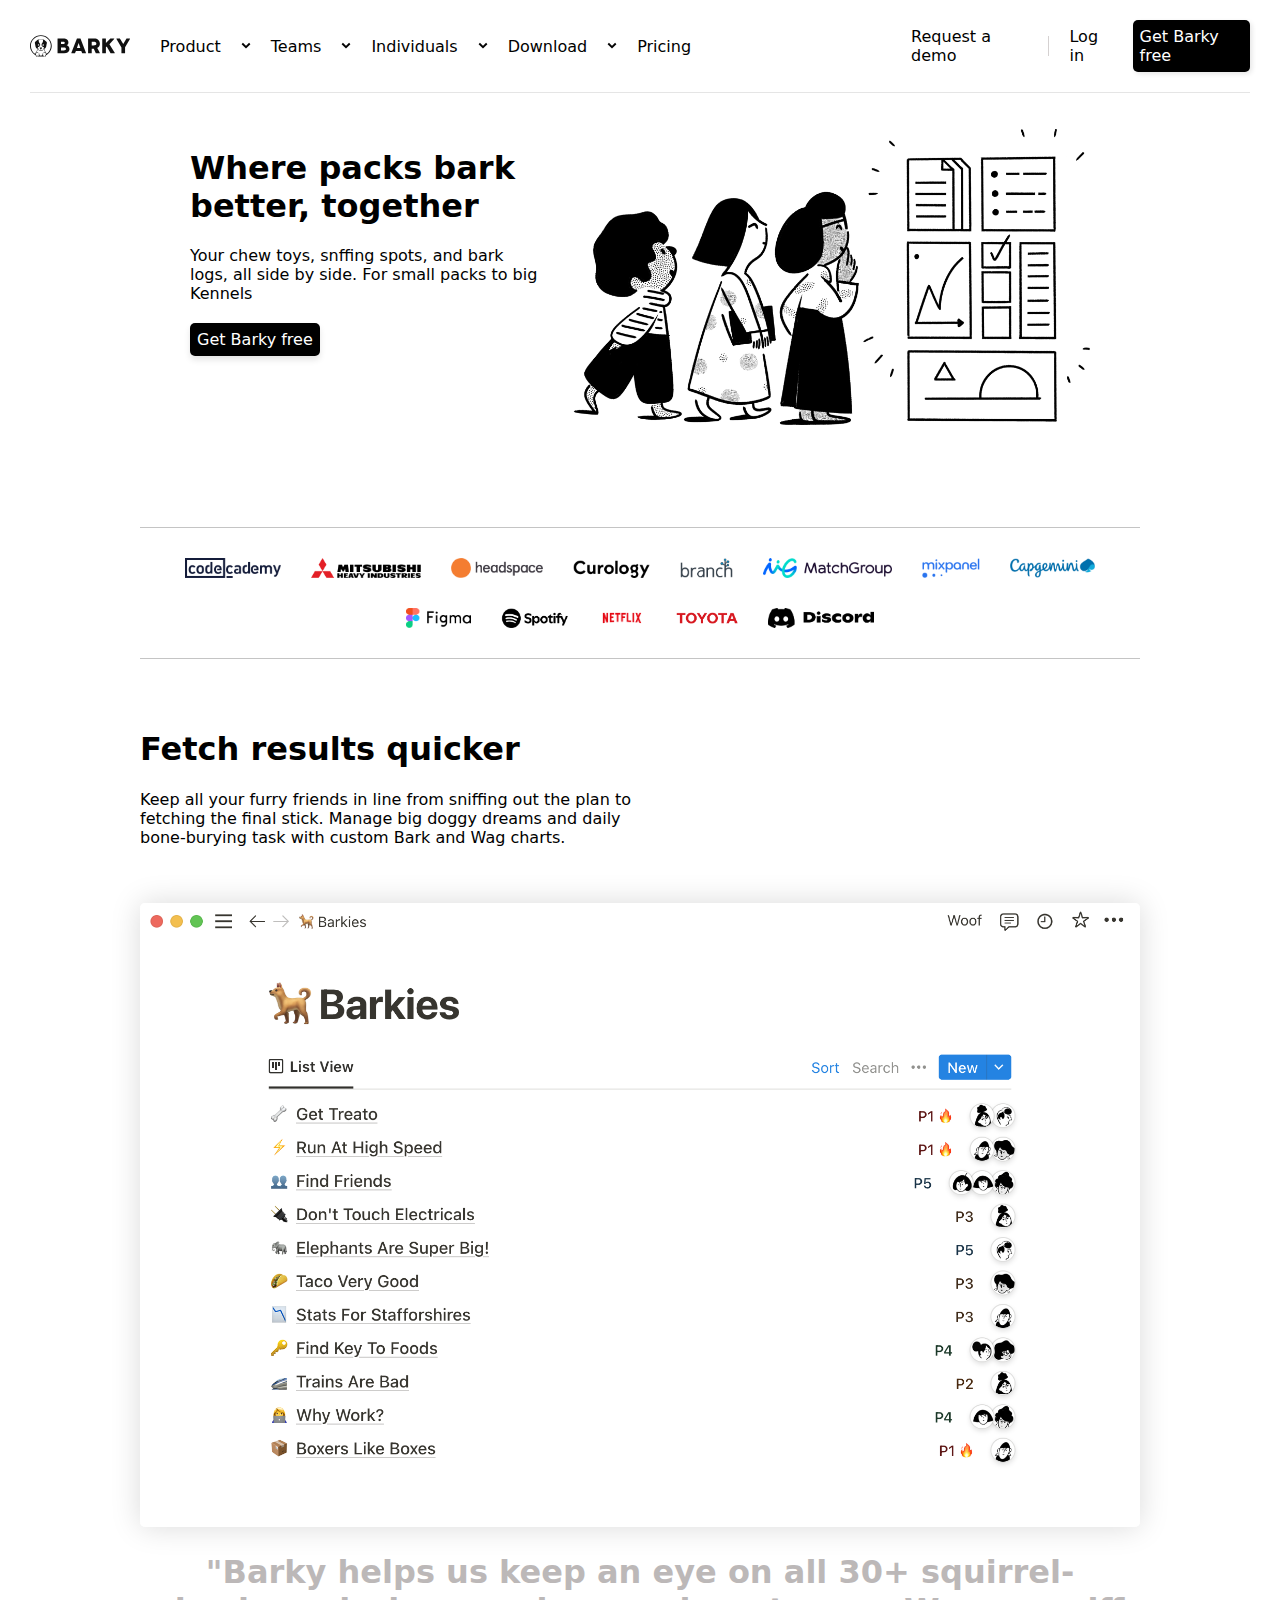
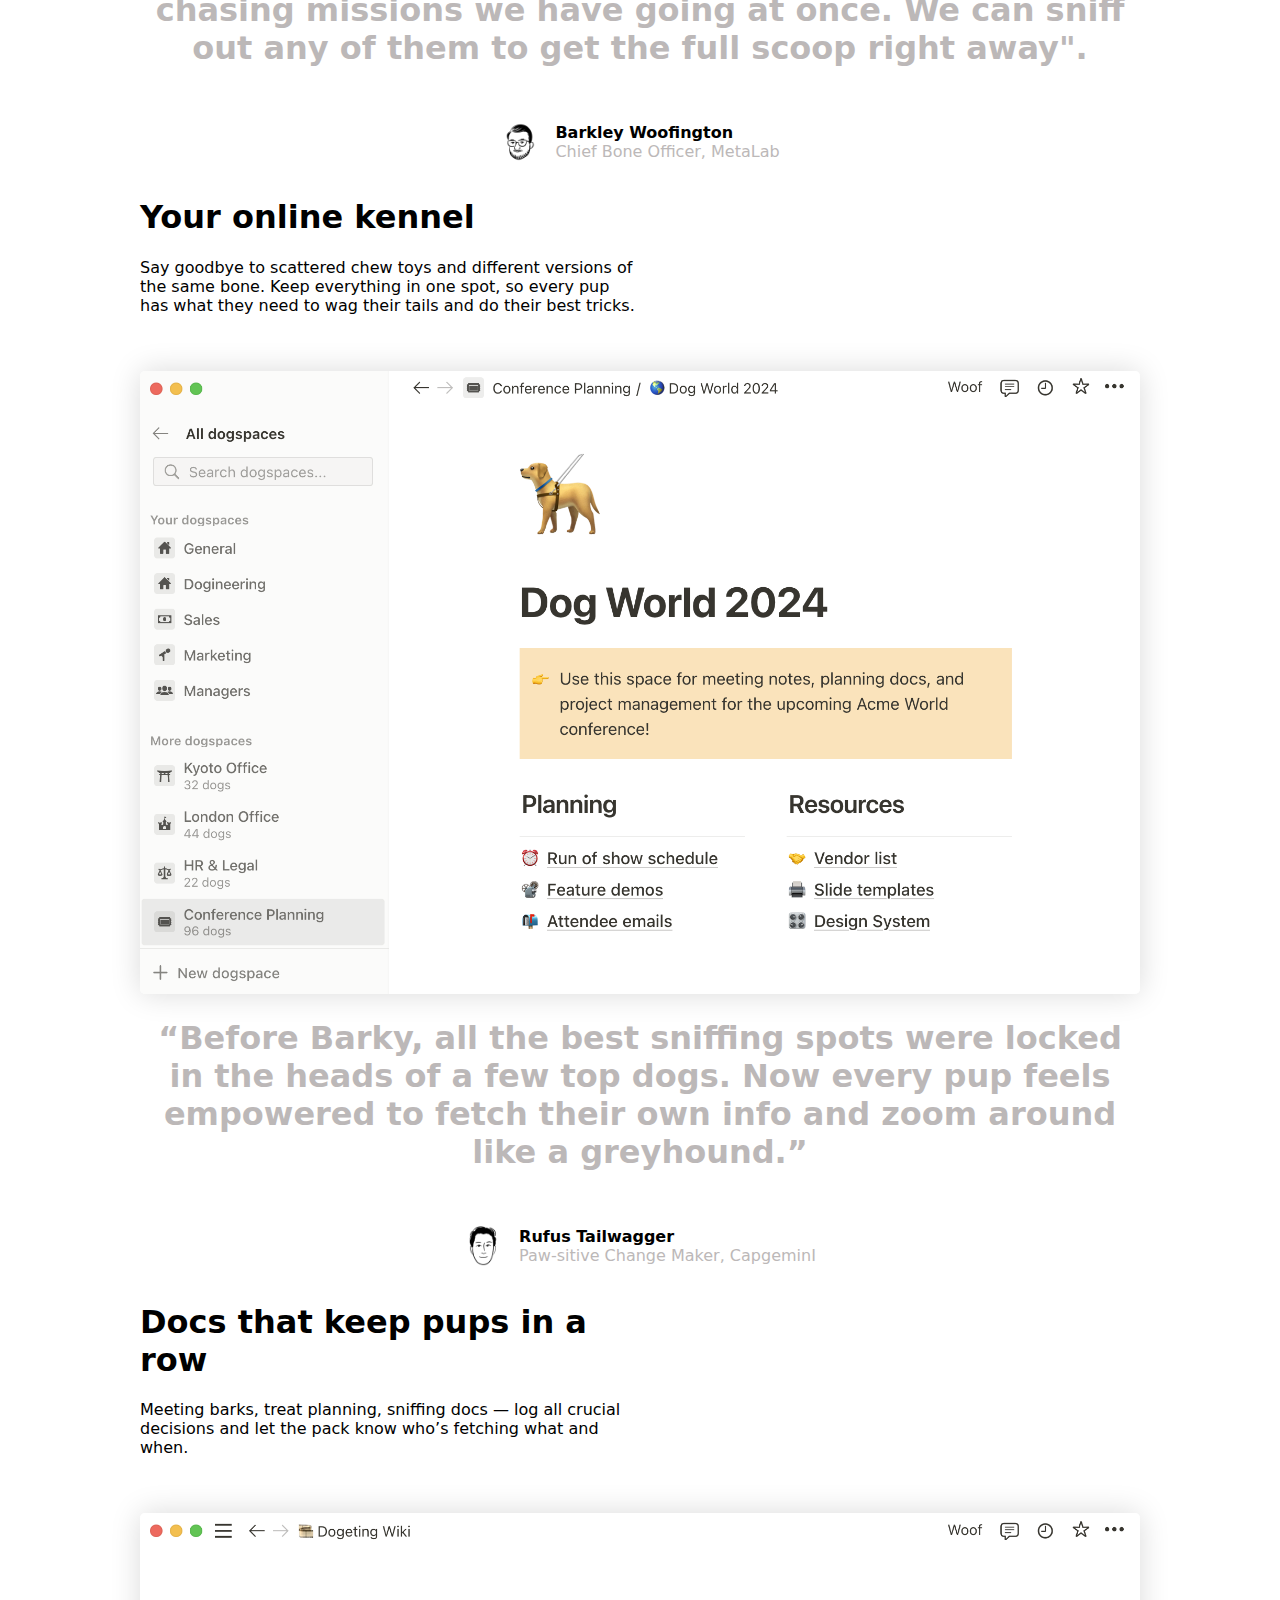
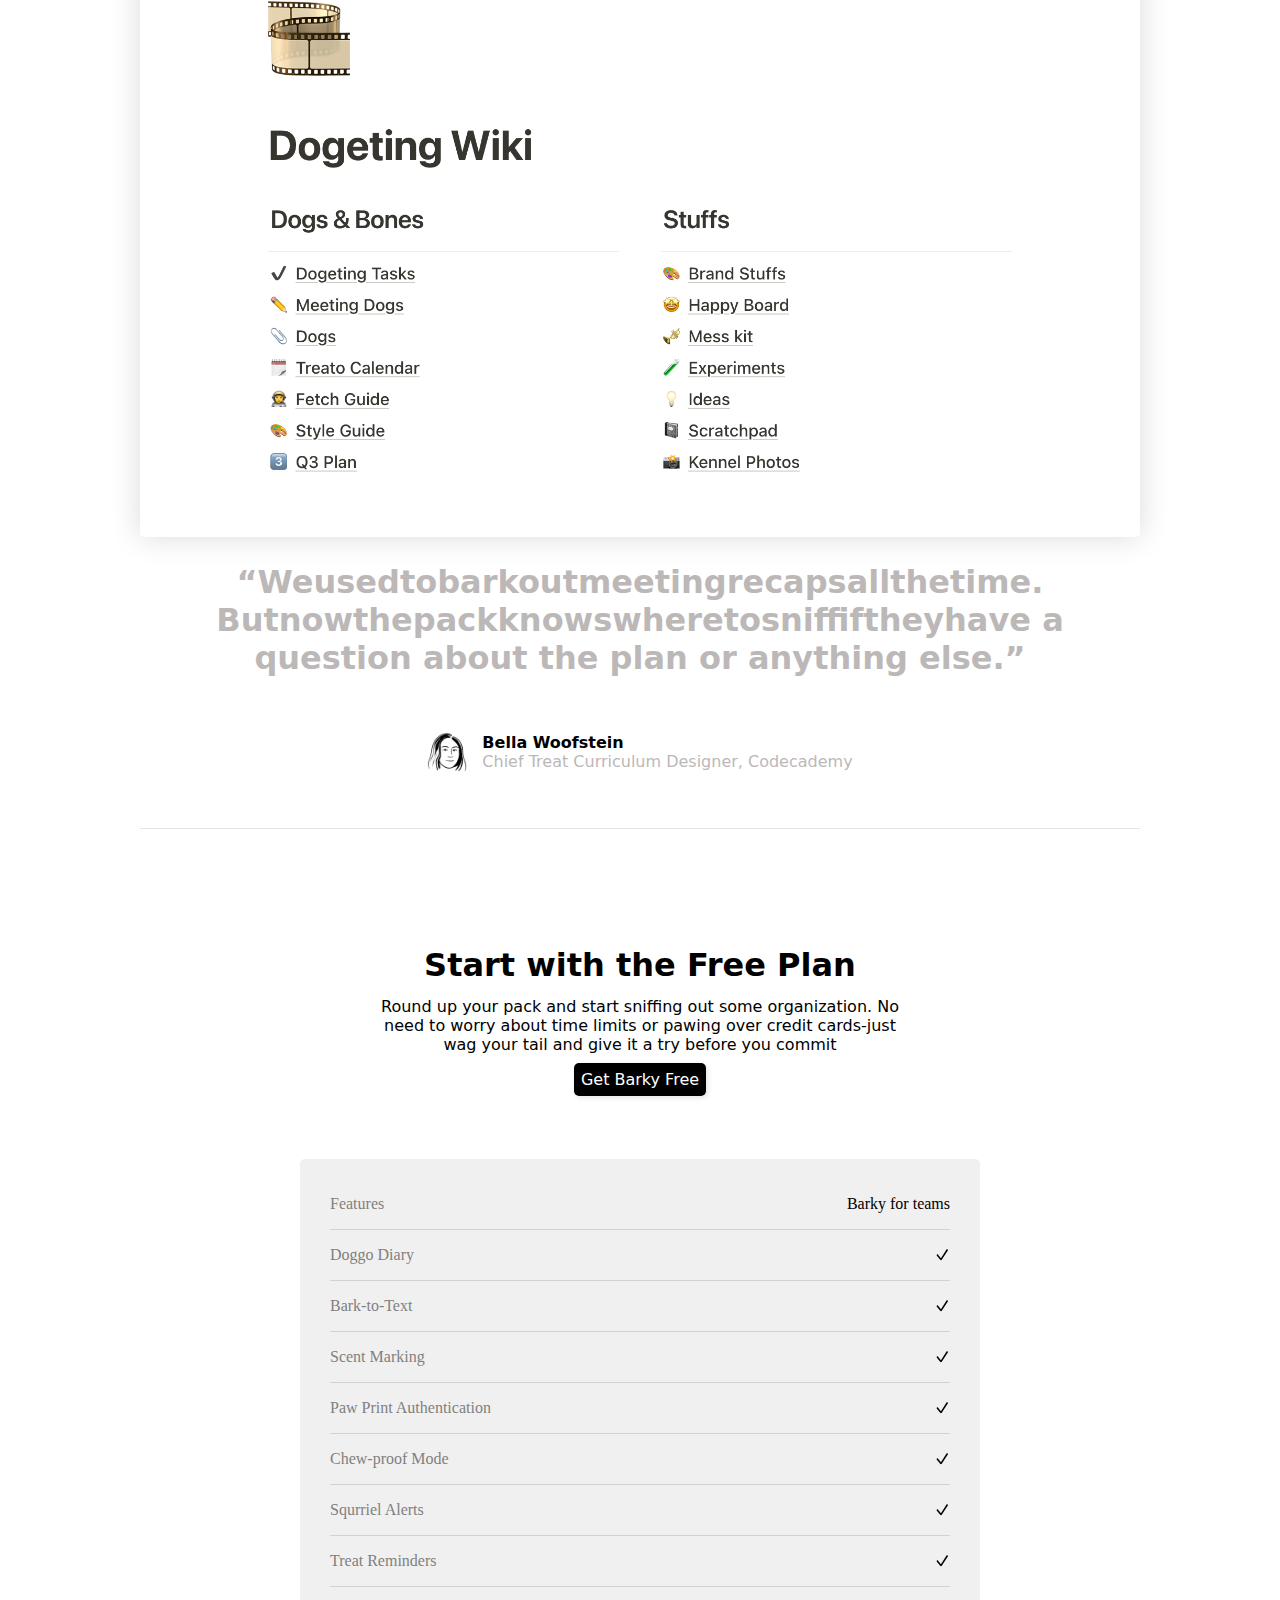
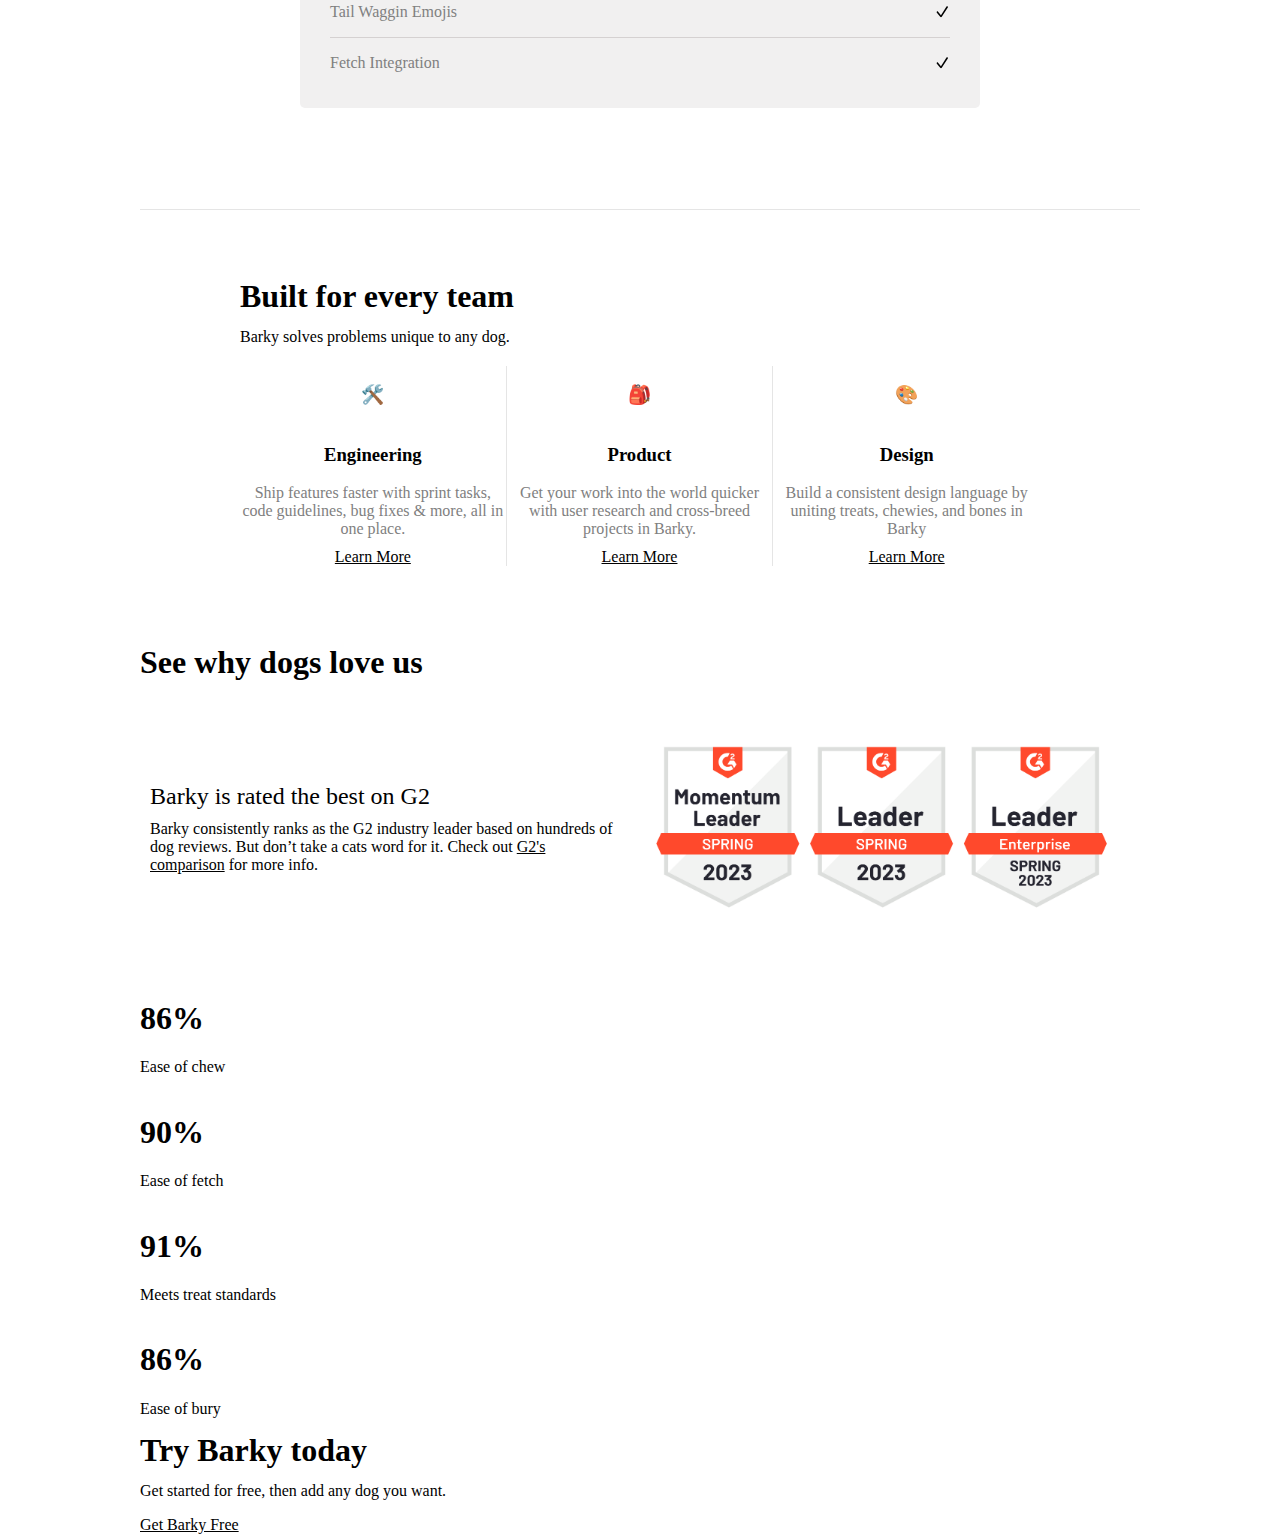
==== material/index.html @ 01c06d7b "Skrev in layouten för betyg-sektionen" ====
<!DOCTYPE html>
<html lang="en">
<head>
    <meta charset="UTF-8">
    <meta name="viewport" content="width=device-width, initial-scale=1.0">
    <title>Document</title>
    <link rel="stylesheet" href="index.css">
</head>
<body>
    <header>
        <nav> 
            <div id="left-menu">
                <img class="loggo" src="brand.svg" alt="logga-brand">
               
                <a class="nav-item" href="#">Product </a>
                <img class="pil" src="nav-caret.svg" alt="pil">

                <a class="nav-item" href="#">Teams</a>
                <img class="pil" src="nav-caret.svg" alt="pil">

                <a class="nav-item" href="#">Individuals</a>
                <img class="pil" src="nav-caret.svg" alt="pil">

                <a class="nav-item" href="#">Download</a>
                <img class="pil" src="nav-caret.svg" alt="pil">

                <a class="nav-item"href="#">Pricing</a>
            </div>

            <div id="right-menu">
                <a class="button-request nav-item" href="#">Request a demo</a>
                <div id="liten-border"></div>
                <a class="nav-item" href="#">Log in</a>
                <a class="black-button" href="#">Get Barky free</a>
                <a id="hamburger" href="#"><img src="hamburger.svg" alt="hamburger icon"></a>
            </div>
        </nav>
    </header>

    <main>
        <div id="sektion-1">
            <div class="sektion-info-1">
                <h1> Where packs bark better, together</h1>
                <p>Your chew toys, snffing spots, and bark logs, all side by side. For small packs to big Kennels</p>
                <a class="black-button-getbarky" href="#">Get Barky free</a>
            </div>
            <img class="sektion-1-bild" src="teams-hero.png" alt="">
        </div>

        

        <div id="sektion-2">
            <div class="border-logo"></div>
            <img src="company-logo-01.png" alt="logo-1">
            <img src="company-logo-02.png" alt="logo-2">
            <img src="company-logo-03.png" alt="logo-3">
            <img src="company-logo-04.png" alt="logo-4">
            <img src="company-logo-05.png" alt="logo-5">
            <img src="company-logo-06.png" alt="logo-6">
            <img src="company-logo-07.png" alt="logo-7">
            <img src="company-logo-08.png" alt="logo-8">
            <img src="company-logo-09.png" alt="logo-9">
            <img src="company-logo-10.png" alt="logo-10">
            <img src="company-logo-11.png" alt="logo-11">
            <img src="company-logo-12.png" alt="logo-12">
            <img src="company-logo-13.png" alt="logo-13">
            <div class="border-logo"></div>
        </div>

        <div class="sektion-3" >
            <div class="sektion-3-snabb-resultat">  
                <h1>Fetch results quicker</h1>
                <p> Keep all your furry friends in line from sniffing out the plan to fetching the final stick. Manage big doggy dreams and daily bone-burying task with custom Bark and Wag charts.</p>
            </div>
            <div class="main-sektion-3">
                <img class="sektion-3-bild" src="usp-01.png" alt="sektion-3-bild">
                <div>
                    <h1>"Barky helps us keep an eye on all 30+ squirrel-chasing missions we have going at once. We can sniff out any of them to get the full scoop right away".</h1>
                </div>
            </div>
            <div class="liten-loggo-sektion-3" > 
                <img src="face-01.png" alt="face-loggo">
                <div class="sektion-3-info" >
                    <p class="bold" >Barkley Woofington</p>
                    <p class="ljus-text" >Chief Bone Officer, MetaLab</p>
                </div>
            </div>
           
        </div>

        <!--DUBBLICERING AV SAMMA KOD-->

        <div class="sektion-4" >
            <div class="sektion-4-snabb-resultat">  
                <h1>Your online kennel</h1>
                <p> Say goodbye to scattered chew toys and different versions of the same bone. Keep everything in one
                    spot, so every pup has what they need to wag their tails and do their best tricks.</p>
            </div>
            <div class="main-sektion-4">
                <img class="sektion-4-bild" src="usp-02.png" alt="sektion-4-bild">
                <div>
                    <h1>“Before Barky, all the best sniffing spots were locked in the heads of a few top dogs. Now every pup
                        feels empowered to fetch their own info and zoom around like a greyhound.”</h1>
                </div>
            </div>
            <div class="liten-loggo-sektion-4" > 
                <img src="face-02.png" alt="face-loggo-4">
                <div class="sektion-3-4-5-info" >
                    <p class="bold" >Rufus Tailwagger</p>
                    <p class="ljus-text" >Paw-sitive Change Maker, CapgeminI</p>
                </div>
            </div>
           
        </div> 

        <!--DUBBLICERING AV SAMMA KOD-->

        <div class="sektion-5" >
            <div class="sektion-5-snabb-resultat">  
                <h1>Docs that keep pups in a row</h1>
                <p>Meeting barks, treat planning, sniffing docs — log all crucial decisions and let the pack know who’s
                    fetching what and when.</p>
            </div>
            <div class="main-sektion-5">
                <img class="sektion-5-bild" src="usp-03.png" alt="sektion-5-bild">
                <div>
                    <h1>“Weusedtobarkoutmeetingrecapsallthetime. Butnowthepackknowswheretosniffiftheyhave
                        a question about the plan or anything else.”</h1>
                </div>
            </div>
            <div class="liten-loggo-sektion-5" > 
                <img src="face-03.png" alt="face-loggo">
                <div class="sektion-3-4-5-info" > 
                    <p class="bold" >Bella Woofstein</p>
                    <p class="ljus-text" >Chief Treat Curriculum Designer, Codecademy</p>
                </div>
            </div>
            <div class="border-sektion-5" > </div>
        </div> 

            <div class="sektion-6">
                <div class="sektion-info" >
                    <h1>Start with the Free Plan</h1>
                    <p> Round up your pack and start sniffing out some organization. No need to worry about time limits or pawing over credit cards-just wag your tail and give it a try before you commit</p>
                    <a  class="black-button" href="#">Get Barky Free</a>
                </div>
            </div>
            <div id="check-lista">
                <div class="check-lista-sektion-6" >
                    <p>Features</p>
                    <P class="svart" >Barky for teams</P>
                </div>
                <div class="check-lista-sektion-6" >
                    <p>Doggo Diary</p>
                    <img src="check.svg" alt="checkmarkering">
                </div>
                <div class="check-lista-sektion-6" >
                    <p>Bark-to-Text</p>
                    <img src="check.svg" alt="checkmarkering">
                </div>
                <div class="check-lista-sektion-6">
                    <p>Scent Marking</p>
                    <img src="check.svg" alt="checkmarkering">
                </div>
                <div class="check-lista-sektion-6">
                    <p>Paw Print Authentication</p>
                    <img src="check.svg" alt="checkmarkering">
                </div>
                <div class="check-lista-sektion-6" >
                    <p>Chew-proof Mode</p>
                    <img src="check.svg" alt="checkmarkering">
                </div>
                <div class="check-lista-sektion-6">
                    <p>Squrriel Alerts</p>
                    <img src="check.svg" alt="checkmarkering">
                </div>
                <div class="check-lista-sektion-6">
                    <p>Treat Reminders</p>
                    <img src="check.svg" alt="checkmarkering">
                </div>
                <div class="check-lista-sektion-6">
                    <p>Tail Waggin Emojis</p>
                    <img src="check.svg" alt="checkmarkering">
                </div>
                <div class="check-lista-sektion-6 sista-check-lista">
                        <p>Fetch Integration</p>
                        <img src="check.svg" alt="checkmarkering">
                    </div>
                </div>
            </div>
            <div class="border-sektion-6" ></div>

                <div id="sektion-7" >
                    <div class="sektion-info">
                        <h1>Built for every team</h1>
                        <p>Barky solves problems unique to any dog.</p>
                    </div>
                    <div id="work-sektion-7" > 
                        <div class="work-sektion border-7" >
                            <h3>🛠️ <h3>Engineering</h3></h3>
                            <p>Ship features faster with sprint tasks, code guidelines, bug fixes & more, all in one place.</p>
                            <a class="learn-more"  href="#">Learn More</a>
                        </div>
                        <div class="work-sektion border-7" >
                            <h3>🎒 <h3>Product</h3></h3>
                            <p>Get your work into the world quicker with user research and cross-breed projects in Barky.</p>
                            <a  class="learn-more" href="#">Learn More</a>
                        </div>
                        <div class="work-sektion sista-work-sektion" >
                            <h3>🎨<h3>Design</h3></h3>
                            <p>Build a consistent design language by uniting treats, chewies, and bones in Barky</p>
                            <a  class="learn-more" href="#">Learn More</a>
                        </div>
                    </div>
                </div>

                <div id="slut-sektion-8">
                    <div class="sektion-info">
                        <h1>See why dogs love us</h1>
                    </div>
                    <div class="betyg-sektion-8">
                        <div class="betyg-sektion-info">
                            <h3>Barky is rated the best on G2</h3>
                            <p>Barky consistently ranks as the G2 industry leader based on hundreds of dog reviews. But don’t take
                                a cats word for it. Check out 
                                <a  class="learn-more" href="#">G2's comparison</a> for more info.
                            </p>
                        </div>
                        <img  class="badges" src="badges.png" alt="bild på märken">
                    </div>
                    <div class="procent-sektion-8">
                        <div class="procent-sektion">
                            <h1>86%</h1>
                            <p>Ease of chew</p>
                        </div>
                        <div class="procent-sektion">
                            <h1>90%</h1>
                            <p>Ease of fetch</p>
                        </div>
                        <div class="procent-sektion">
                            <h1>91%</h1>
                            <p>Meets treat standards</p>
                        </div>
                        <div class="procent-sektion sista-procent-sektion">
                            <h1>86%</h1>
                            <p>Ease of bury</p>
                        </div>
                        <div class="sektion-info">
                            <h1>Try Barky today</h1>
                            <p>Get started for free, then add any dog you want.</p>
                            <a href="#" class="learn-more">Get Barky Free</a>
                        </div>
                    </div>
                </div>
                

           
    </main>
</body>
</html>
---- material/index.css ----
/* FIXA -färger- -mobilvy- -variabler?- -maxwidth/min- -media- -typsnitt-*/

body{
    margin: 0;
}

header{
    display: flex;
    align-items: baseline;
    justify-content: baseline;
    position: fixed;
    top: 0;
    left: 0;
    right: 0;
    margin: 0px 10px;
    
    background-color: white;
}

nav{
    display: flex;
    justify-content: space-between;
    padding: 20px 0px;
    margin: 0 20px;
    border-bottom: 1px solid #e5e5e5;
    
}

.loggo{
    width: 100px;
    margin-right: 10px;
}

#left-menu, #right-menu{
    display: flex;
    gap: 10px;
    
}

#right-menu{
    margin-left: 200px;
}

.pil{
    width: 10px;    
    margin-left: 0;
}

nav a{
    text-decoration: none;
    color: black;
    /*INTE RÄTT TYPSNITT*/
    font-family: system-ui;

}

.nav-item{
    justify-self: center;
    align-self: center;
    margin: 0px 10px;
}


#liten-border{
    border-right: solid 1px #d5d1d1;
    width: 1px; 
    height: 20px; 
    align-self: center;
}

.black-button{
    background-color: black;
    color: white;
    border-radius: 5px;
    text-decoration: none;
    padding: 7px;
    box-shadow: 2px 2px 5px rgba(0, 0, 0, 0.1);
}

#hamburger{
    display: none;
}

/* ändra färg, padding behövs? */
.black-button:hover{
    background-color: #353535;
}

/* MENYN SLUTAR HÄR*/

main{
    max-width: 1000px;
    display: flex;
    flex-direction: column;
    justify-content: center;
    align-items: center;
    margin-left: auto;
    margin-right: auto;
    
}

#sektion-1{
    display: flex;
    flex-direction: row;
    justify-content: space-between;
    align-items: center;
    gap: 10px;
    padding: 50px;
    font-family: system-ui;
    max-width: 999px;    
}

.sektion-1-bild{
    width: 100%;
    height: 300px;
    object-fit: cover;
    margin-left: 20px;
    margin-top: 77px;
}

.sektion-info-1 p{
    margin-bottom: 27px;
}

.black-button-getbarky{
    background-color: black;
    color: white;
    padding: 7px;
    border-radius: 5px;
    text-decoration: none;
    box-shadow: 0px 4px 6px rgba(0, 0, 0, 0.1);
    width: 200px;
}


.border-logo{
    border-bottom: 1px solid #5e5e5e5e;
    height: 0px;
    width: 100%;
    
}

#sektion-2{
    display: flex;
    flex-wrap: wrap;
    justify-content: center;
    gap: 30px;
    margin: 50px 0;
}

#sektion-2 img{
    height: 20px;
    
}

/*FÖRSTA BILDEN OM EKORRAR*/

.sektion-3{
    display: flex;
    flex-direction: column;
    flex-wrap: wrap;
    gap: 40px;
    margin: auto;
    font-family: system-ui;
}

.sektion-3-snabb-resultat{
    max-width: 499px;
    text-align: left;
}

.main-sektion-3 h1{
    margin-bottom: 0;
    display: flex;
    flex-direction: row;
    justify-content: space-between;
    align-items: center;
    text-align: center;
    color: rgb(188, 184, 184);
    
}

.sektion-3-bild{
 
    width: 100%;
    border-radius: 5px;
    box-shadow: 0px 0px 30px rgba(0, 0, 0, 0.15);
}

.liten-loggo-sektion-3{
    display: flex;
    align-items: center;
    justify-content: center;
    gap: 15px;
}

.sektion-3-4-5-info{
    display: block;
}

.bold{
    font-weight: bold;
    margin-bottom: 0;
}

.ljus-text{
    color: rgb(188, 184, 184) ;
    margin-top: 0;
}

.liten-loggo-sektion-3 img{
    width: 40px;
    height: 100%;
}

/*SEKTION-4*/


.sektion-4{
    display: flex;
    flex-direction: column;
    flex-wrap: wrap;
    gap: 40px;
    margin: auto;
    font-family: system-ui;
}

.sektion-4-snabb-resultat{
    max-width: 499px;
    text-align: left;
}

.main-sektion-4 h1{
    margin-bottom: 0;
    display: flex;
    flex-direction: row;
    justify-content: space-between;
    align-items: center;
    text-align: center;
    color: rgb(188, 184, 184);
    
}

.sektion-4-bild{
 
    width: 100%;
    border-radius: 5px;
    box-shadow: 0px 0px 30px rgba(0, 0, 0, 0.15);
}

.liten-loggo-sektion-4{
    display: flex;
    align-items: center;
    justify-content: center;
    gap: 15px;
    
}

/* TEXTEN FÖR ANSIKTET ÄR INTE RÄTT*/
.liten-loggo-sektion-4 img{
    width: 40px;
    height: 100%;
}

/* SEKTION-5*/

.sektion-5{
    display: flex;
    flex-direction: column;
    flex-wrap: wrap;
    gap: 40px;
    margin: auto;
    font-family: system-ui;
}

.sektion-5-snabb-resultat{
    max-width: 499px;
    text-align: left;
}

.main-sektion-5 h1{
    margin-bottom: 0;
    display: flex;
    flex-direction: row;
    justify-content: space-between;
    align-items: center;
    text-align: center;
    color: rgb(188, 184, 184);
    
}

.sektion-5-bild{
 
    width: 100%;
    border-radius: 5px;
    box-shadow: 0px 0px 30px rgba(0, 0, 0, 0.15);
}

.liten-loggo-sektion-5{
    display: flex;
    align-items: center;
    justify-content: center;
    gap: 15px;
    
}

/* TEXTEN FÖR ANSIKTET ÄR INTE RÄTT*/
.liten-loggo-sektion-5 img{
    width: 40px;
    height: 100%;
}

.border-sektion-5{
    border-bottom: 1px solid #e5e5e5;
    height: 1px;
    width: 100%;
}

/* SEKTION-6 BÖRJAR HÄR*/

.sektion-6{
    display: flex;
    flex-direction: column;
    margin-top: 120px;
    max-width: 550px;
    margin-bottom: 50px;
    text-align: center;
    font-family: system-ui;
}

.sketion-info{
    display: flex;
    justify-content: center;
    align-items: center;
    flex-wrap: wrap;
    text-align: center;
    flex-direction: column;
    padding: 0 40px;
}

.sektion-info h1{
    line-height: 1;
    margin: 0;
}

#check-lista{
    max-width: 100%;
    box-sizing: border-box;
    background-color: #f1f0f0;
    margin-top: 20px;
    border-radius: 5px;
    padding: 20px 30px;
    width: 680px;
    
}

.svart{
    color: black;
}


.check-lista-sektion-6{
  display: flex;
  justify-content: space-between;
  align-items: center;
  border-bottom: 1px solid #d5d1d1 ;
  max-width: 100%;
  color: grey;
  margin-bottom: 0;
}

.sista-check-lista{
    
    border-bottom: none;
}

.check-lista-sektion-6 img{
    height: 15px;
}

.border-sektion-6{
    border-bottom: 1px solid #e5e5e5;
    height: 1px;
    width: 100%;
    margin-top: 100px;
}

#sektion-7{
    margin-top: 70px;
}

#work-sektion-7{
    display: grid;
    grid-template-columns: repeat(3,1fr);
    margin: 20px 0 80px 0 ;
    width: 800px;
    
}

.work-sektion{
    display: flex;
    flex-direction: column;
    text-align: center;
}

.work-sektion p{
    color: #7f7f7f;
    margin: 0;
    padding-bottom: 10px;
}

.work-sektion a:hover{
    color: rgb(63, 135, 194);
    cursor: pointer;
}

.learn-more{
    color: black;
}

.border-7{
    border-right: 1px solid #e5e5e5;   
}

/*NY SEKTION (SEKTION-8)*/

.slut-sektion-8{
    display: flex;
    flex-direction: column;
    margin-bottom: 80px;
}

.betyg-sektion-8{
    display: flex;
    gap: 10px;
    max-width: 100%;
    padding: 50px 10px;
}

.betyg-sektion-info{
    display: flex;
    flex-direction: column;
    justify-content: center;
}

.betyg-sektion-info h3{
    font-size: 24px;
    font-weight: 450;
    margin: 0;
    padding-bottom: 10px;
}

.betyg-sektion-info p{
    margin: 0;
}

.badges{
    height: 200px;
    max-width: 100%;
}

.procent-sektion-8{
   display: grid; 
}
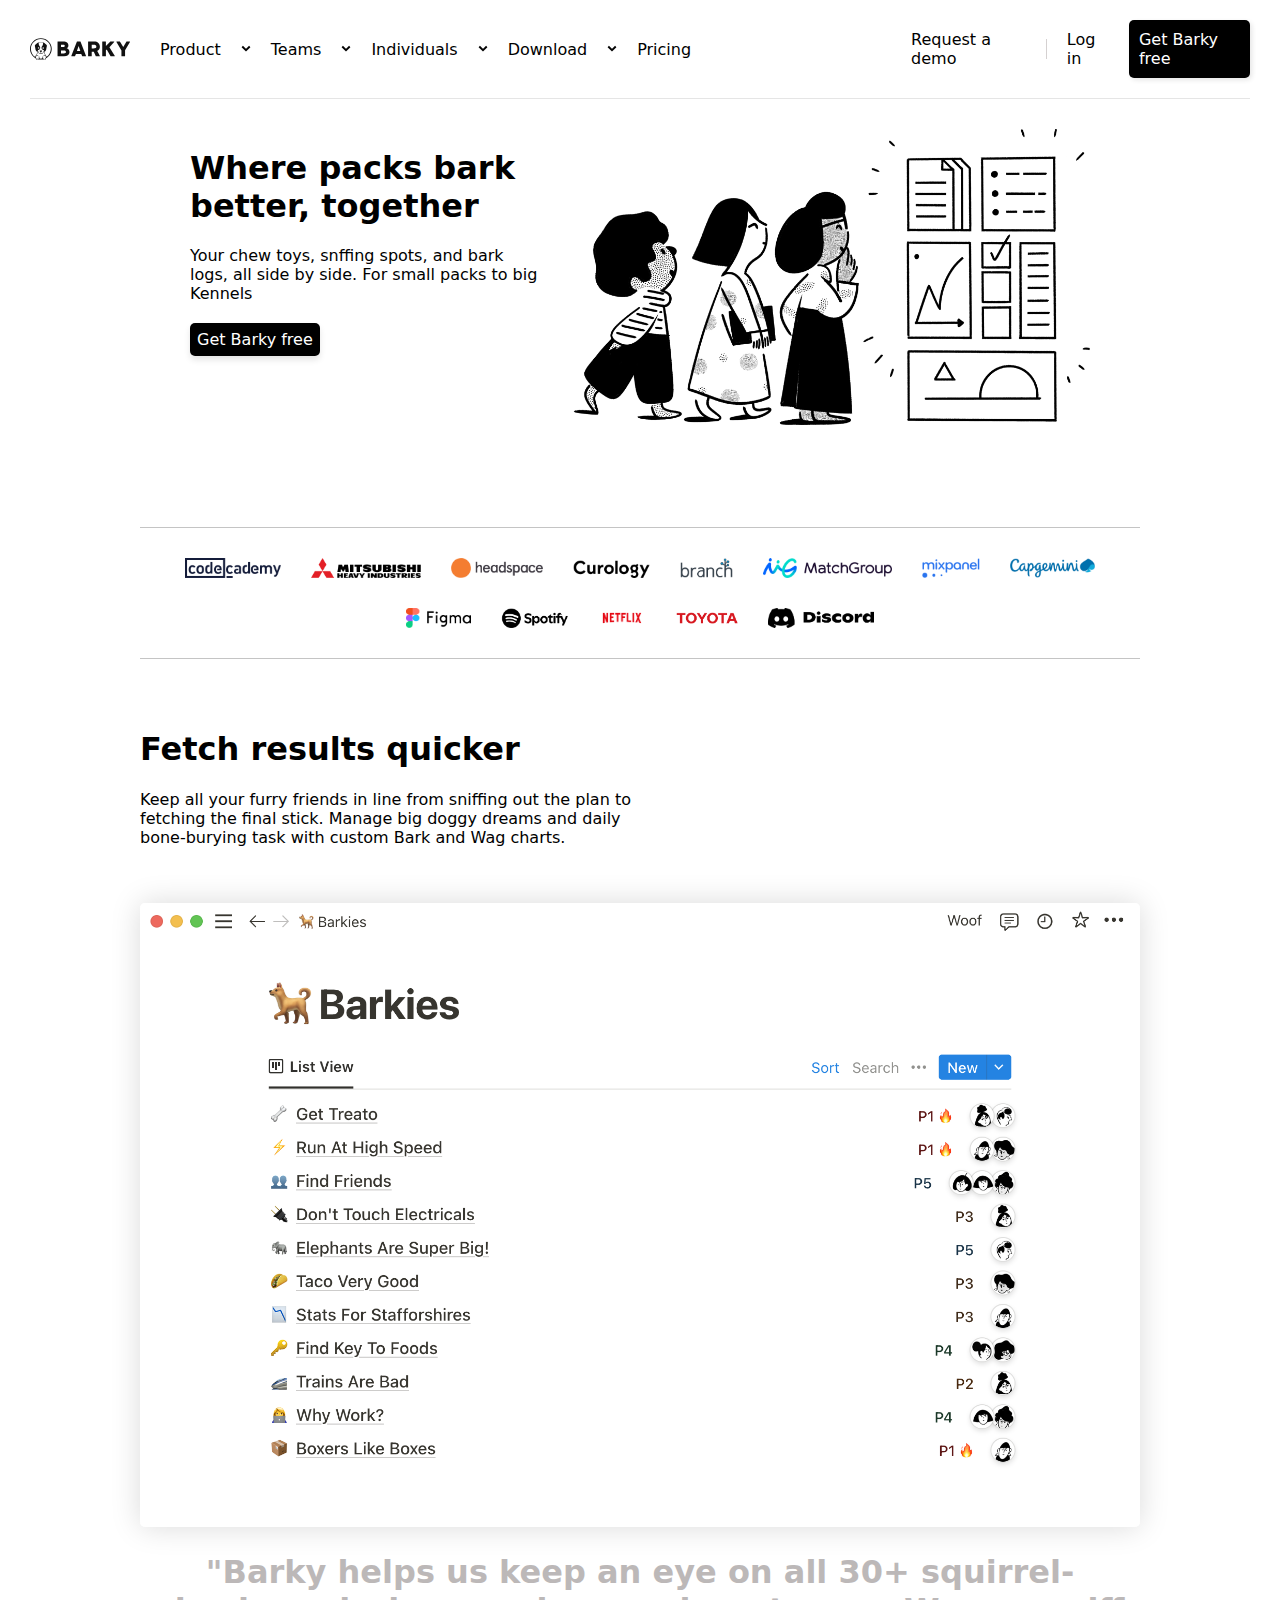
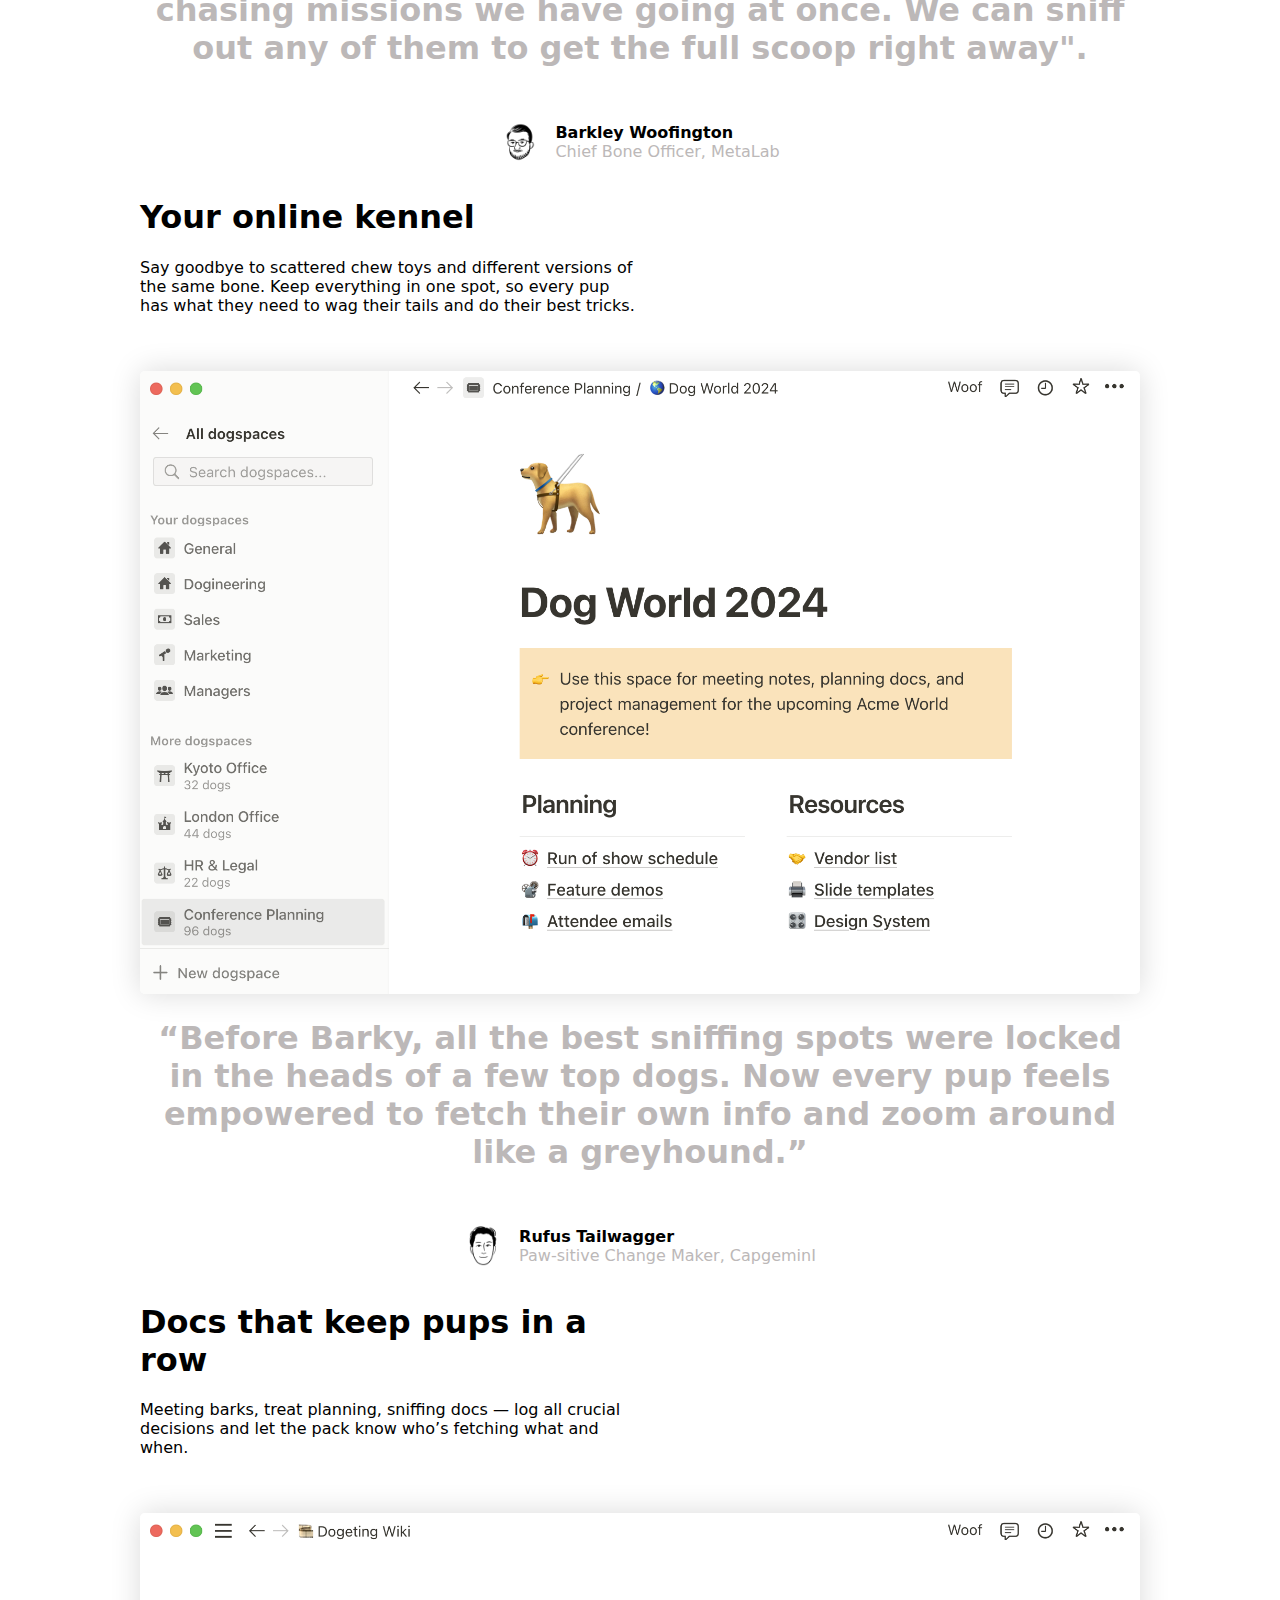
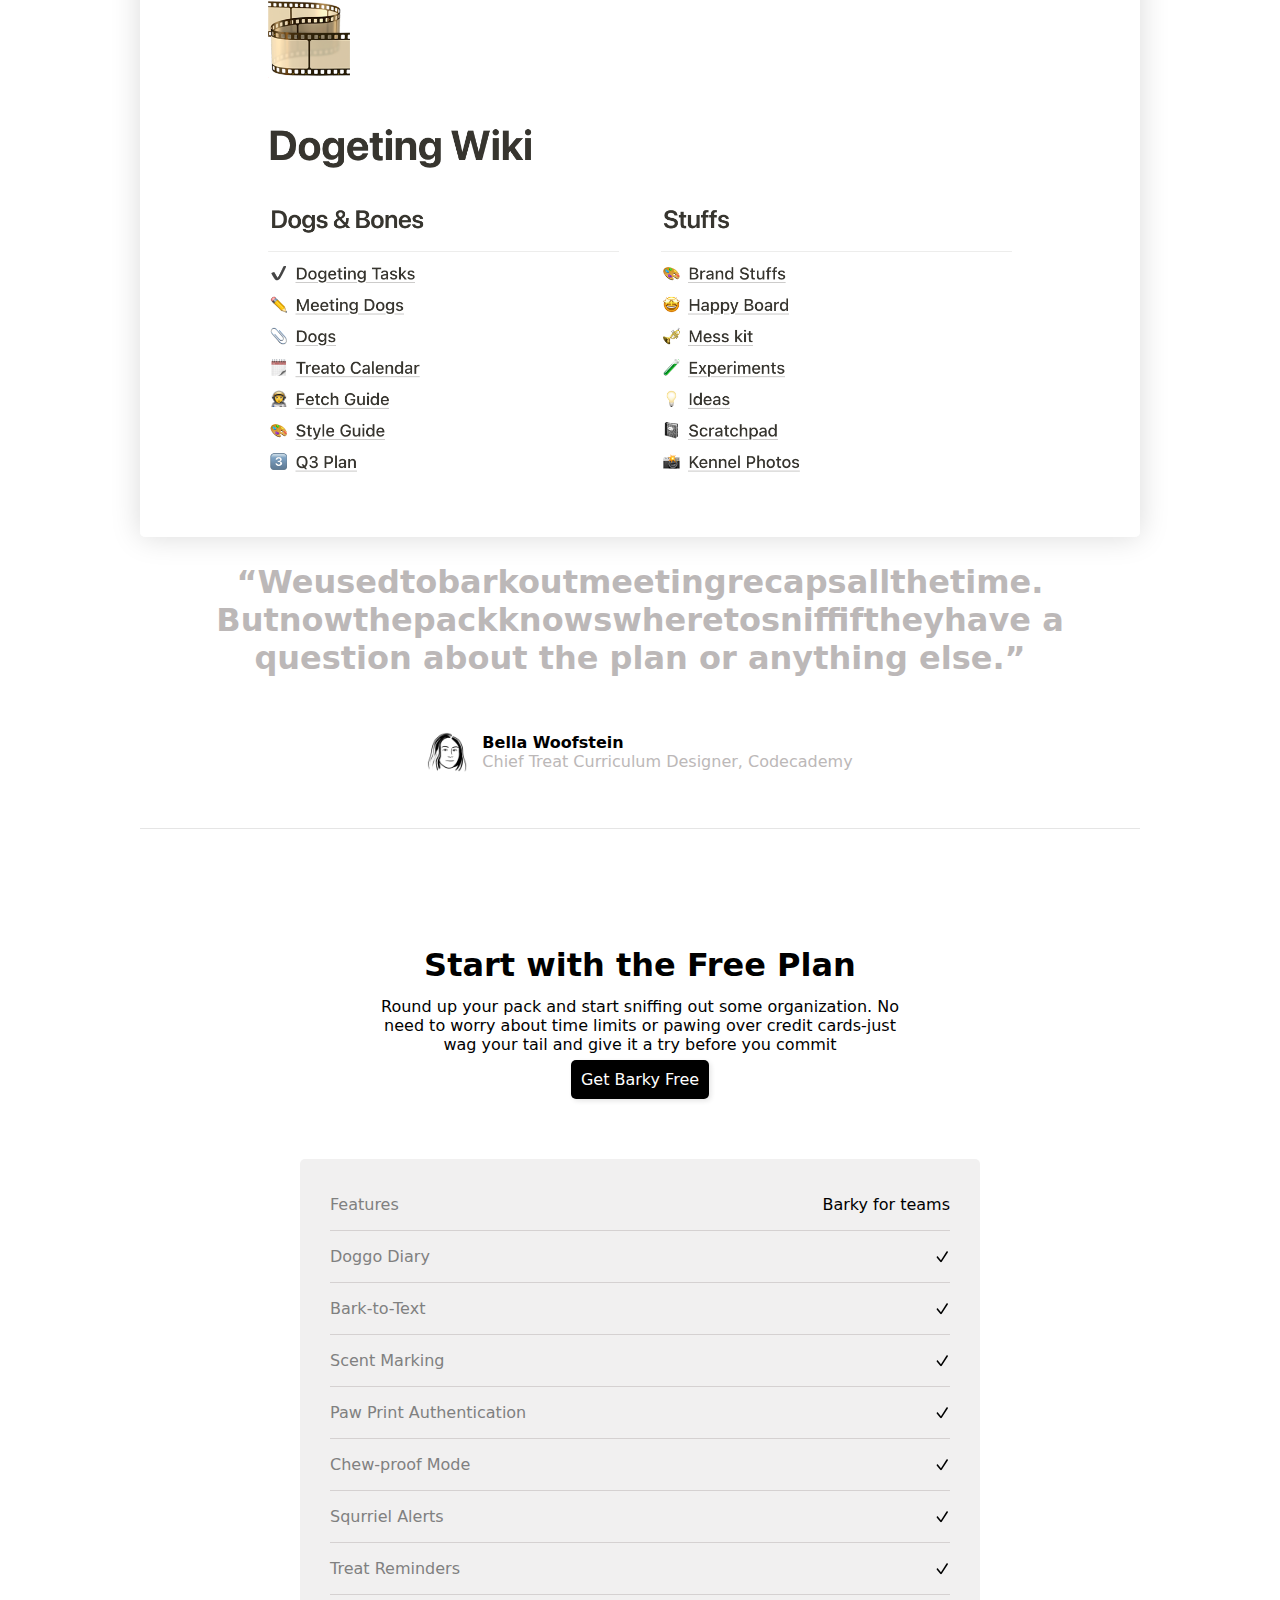
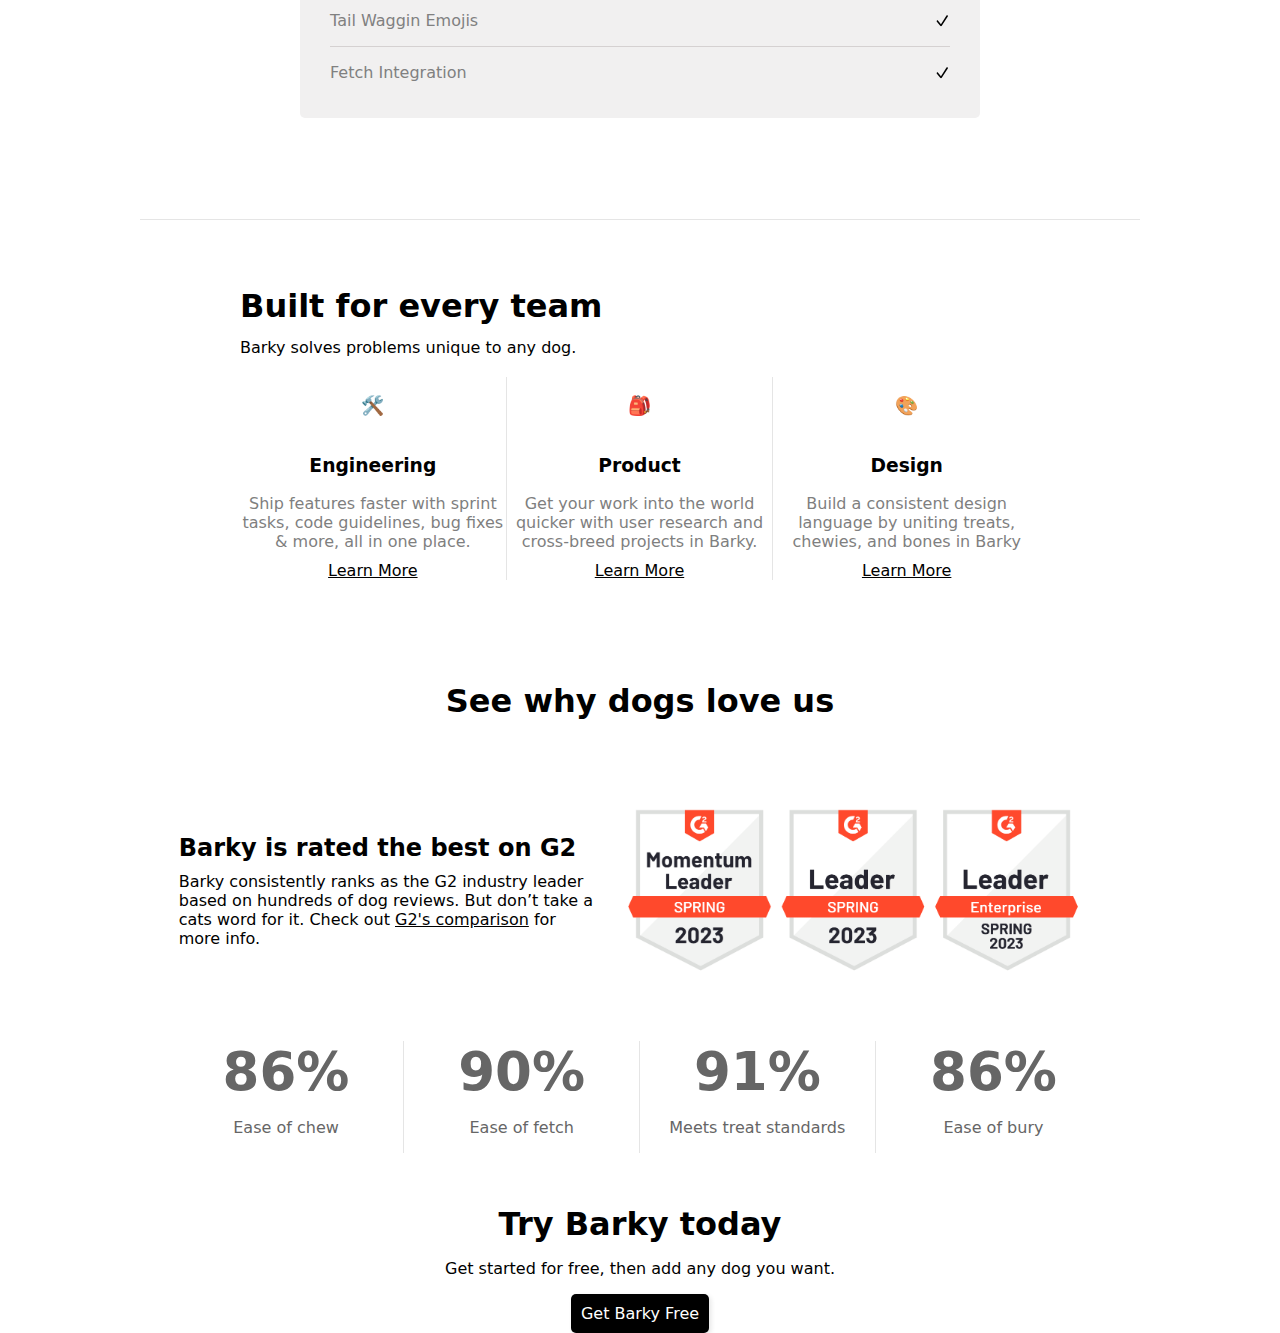
==== commit 1178b7b5: "skrev in lösningen för hela sektion-8" ====
--- a/material/index.html
+++ b/material/index.html
@@ -215,7 +215,7 @@
                 </div>
 
                 <div id="slut-sektion-8">
-                    <div class="sektion-info">
+                    <div class="sektion-rubrik-8">
                         <h1>See why dogs love us</h1>
                     </div>
                     <div class="betyg-sektion-8">
@@ -229,27 +229,28 @@
                         <img  class="badges" src="badges.png" alt="bild på märken">
                     </div>
                     <div class="procent-sektion-8">
+                        <div class="procent-sektion border-8">
+                            <h1>86%</h1>
+                            <p>Ease of chew</p>
+                        </div>
+                        <div class="procent-sektion border-8">
+                            <h1>90%</h1>
+                            <p>Ease of fetch</p>
+                        </div>
+                        <div class="procent-sektion border-8">
+                            <h1>91%</h1>
+                            <p>Meets treat standards</p>
+                        </div>
                         <div class="procent-sektion">
                             <h1>86%</h1>
-                            <p>Ease of chew</p>
-                        </div>
-                        <div class="procent-sektion">
-                            <h1>90%</h1>
-                            <p>Ease of fetch</p>
-                        </div>
-                        <div class="procent-sektion">
-                            <h1>91%</h1>
-                            <p>Meets treat standards</p>
-                        </div>
-                        <div class="procent-sektion sista-procent-sektion">
-                            <h1>86%</h1>
                             <p>Ease of bury</p>
                         </div>
-                        <div class="sektion-info">
-                            <h1>Try Barky today</h1>
-                            <p>Get started for free, then add any dog you want.</p>
-                            <a href="#" class="learn-more">Get Barky Free</a>
-                        </div>
+                       
+                    </div>
+                    <div class="sektion-info-8">
+                        <h1>Try Barky today</h1>
+                        <p>Get started for free, then add any dog you want.</p>
+                        <a href="#" class="black-button">Get Barky Free</a>
                     </div>
                 </div>
                 
--- a/material/index.css
+++ b/material/index.css
@@ -1,5 +1,7 @@
 /* FIXA -färger- -mobilvy- -variabler?- -maxwidth/min- -media- -typsnitt-*/
-
+*{
+    font-family: system-ui;
+}
 body{
     margin: 0;
 }
@@ -73,7 +75,7 @@
     color: white;
     border-radius: 5px;
     text-decoration: none;
-    padding: 7px;
+    padding: 10px;
     box-shadow: 2px 2px 5px rgba(0, 0, 0, 0.1);
 }
 
@@ -430,6 +432,16 @@
     margin-bottom: 80px;
 }
 
+.sektion-rubrik-8 {
+    display: flex;
+    justify-content: center; 
+    text-align: center; 
+    margin-left: auto;
+    margin-right: auto;
+    padding: 0px; 
+    width: 100%; 
+}
+
 .betyg-sektion-8{
     display: flex;
     gap: 10px;
@@ -445,13 +457,14 @@
 
 .betyg-sektion-info h3{
     font-size: 24px;
-    font-weight: 450;
+   
     margin: 0;
     padding-bottom: 10px;
 }
 
 .betyg-sektion-info p{
     margin: 0;
+    width: 415px;
 }
 
 .badges{
@@ -460,5 +473,47 @@
 }
 
 .procent-sektion-8{
-   display: grid; 
-}+   display: grid;
+   grid-template-columns: repeat(4, 1fr);
+   margin-bottom: 30px;
+}
+
+.procent-sektion{
+    display: flex;
+    align-items: center;
+    flex-direction: column;
+}
+
+.procent-sektion h1{
+    color: #666666;
+    font-size: 53px;
+    margin: 0;
+}
+
+.procent-sektion{
+    color: #666666;
+    margin: 0;
+}
+
+.border-8{
+    border-right: 1px solid #e5e5e5;
+}
+
+.sektion-info-8{
+display: flex;
+align-items: center;
+text-align: center;
+flex-direction: column;
+margin-left: auto;
+margin-right: auto;
+}
+
+.sektion-info-8 h1{
+    margin-bottom: 0;
+
+}
+
+
+
+/* HÄR BÖRJAR FOOTER*/
+
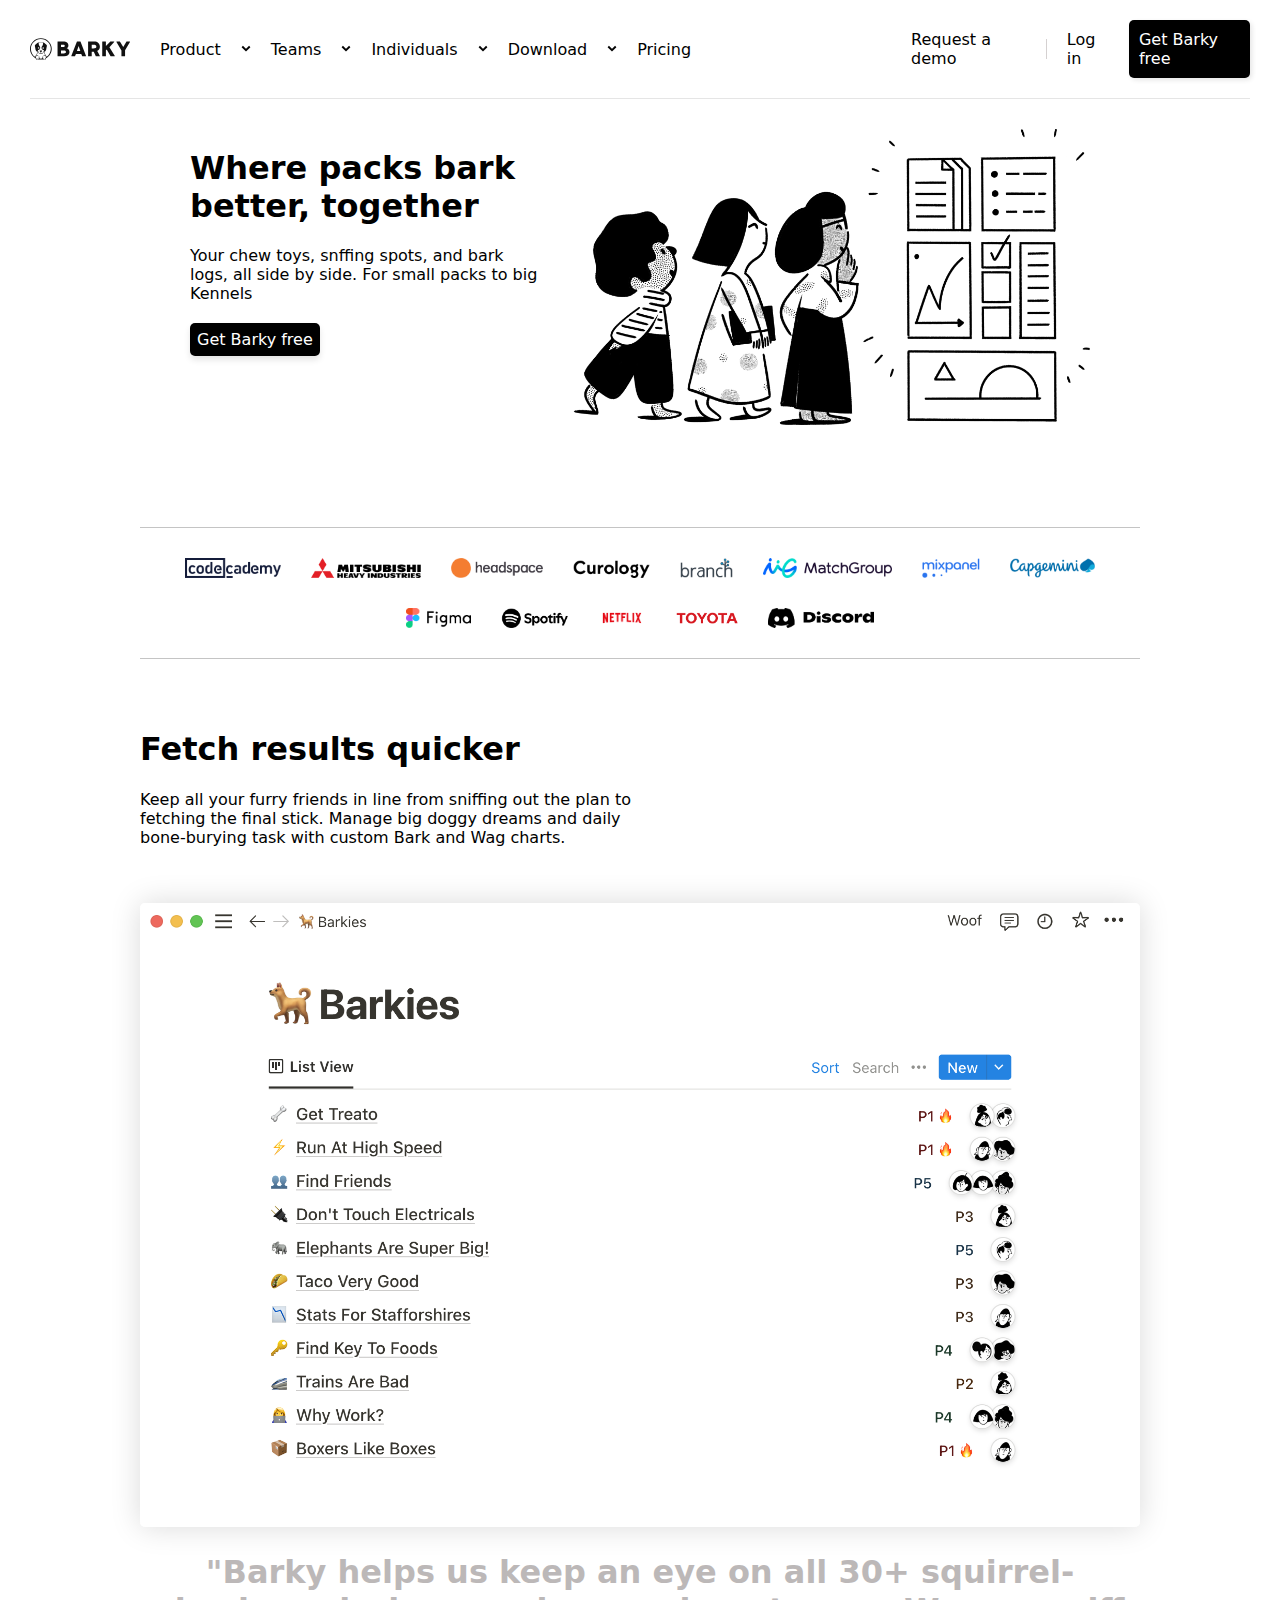
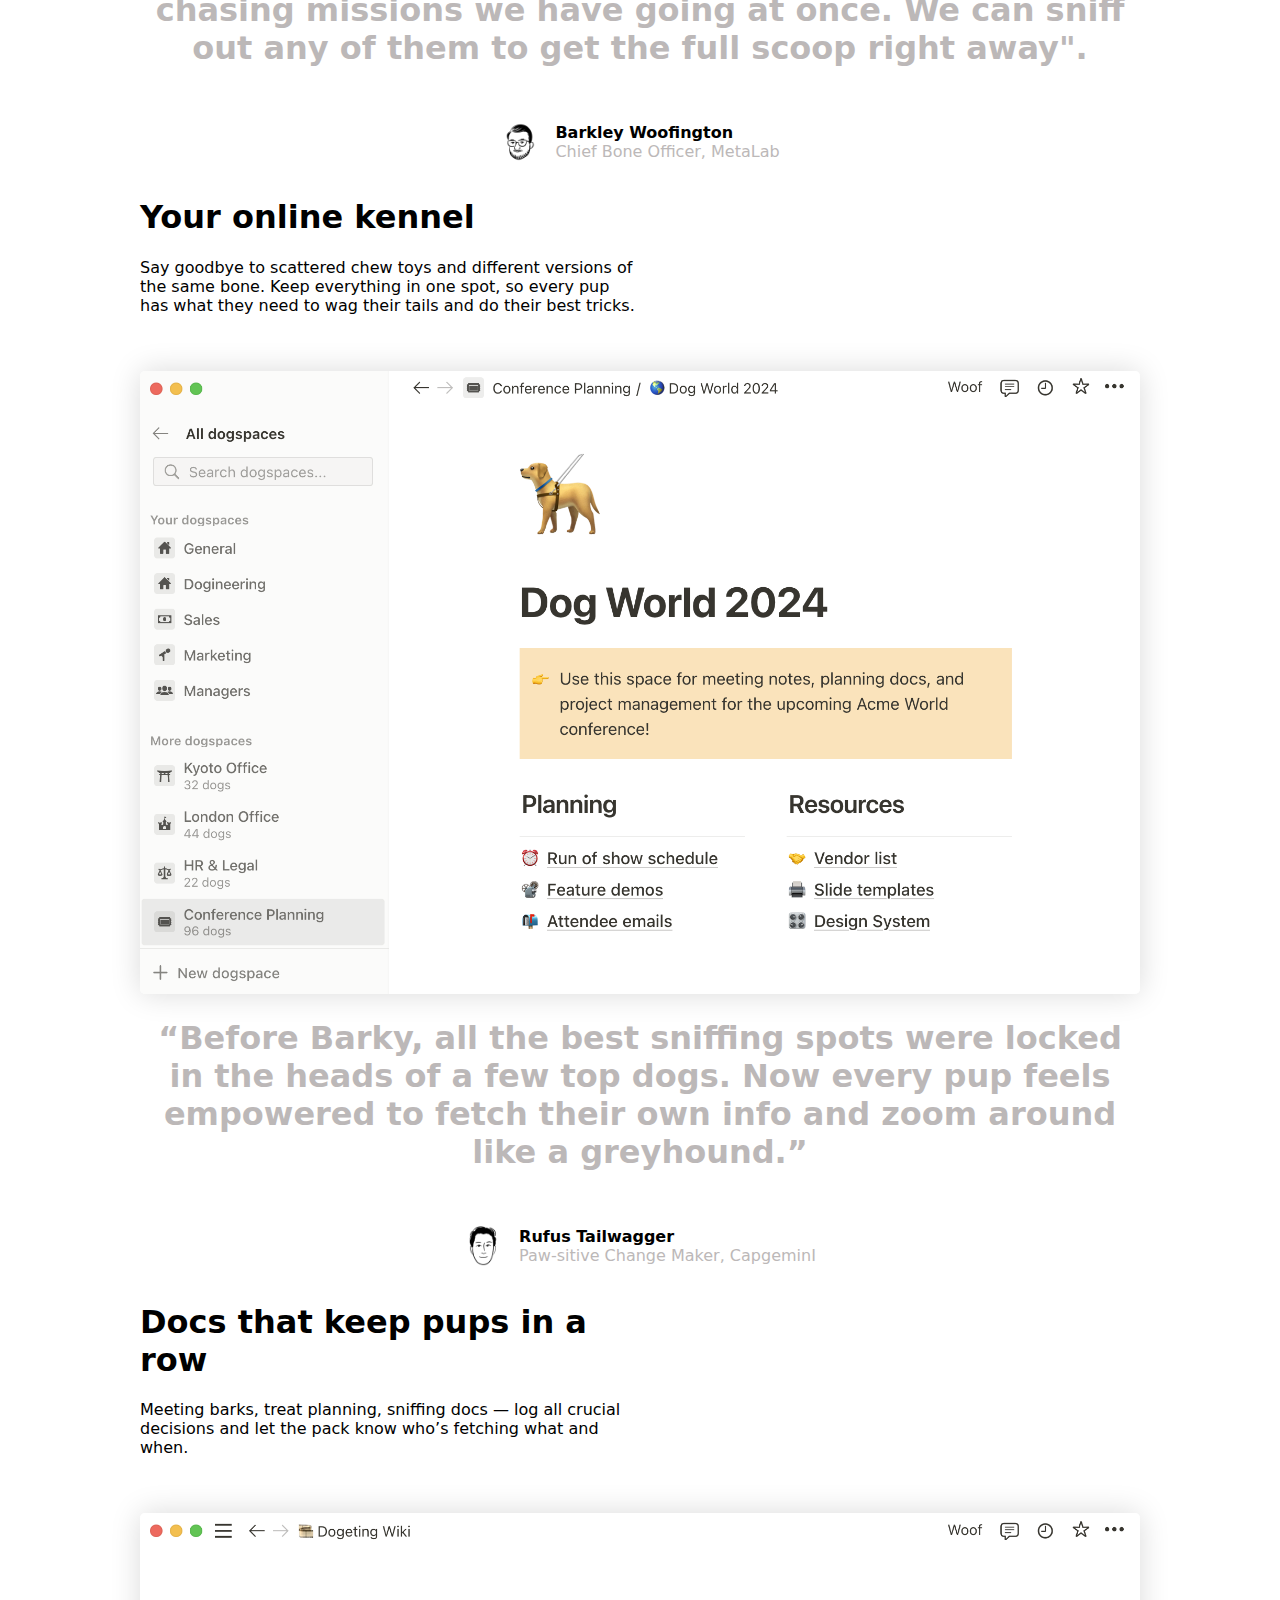
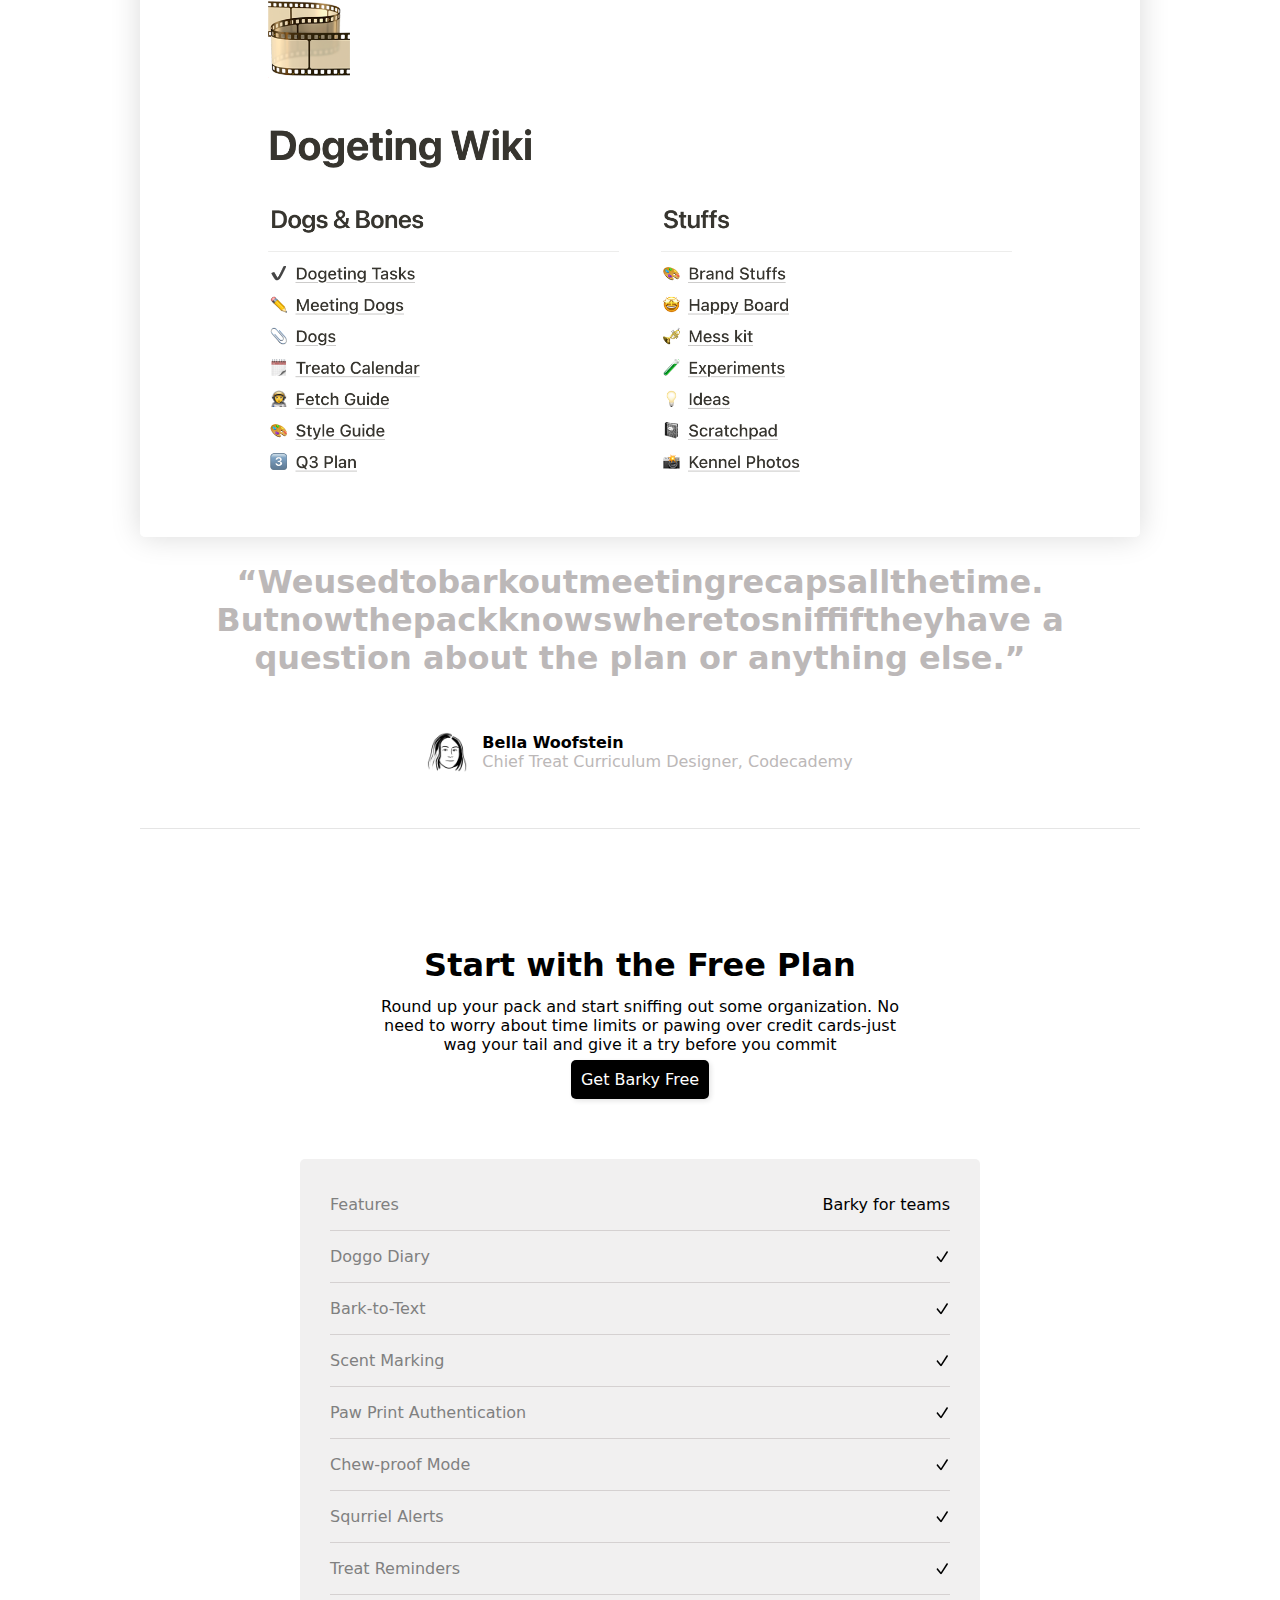
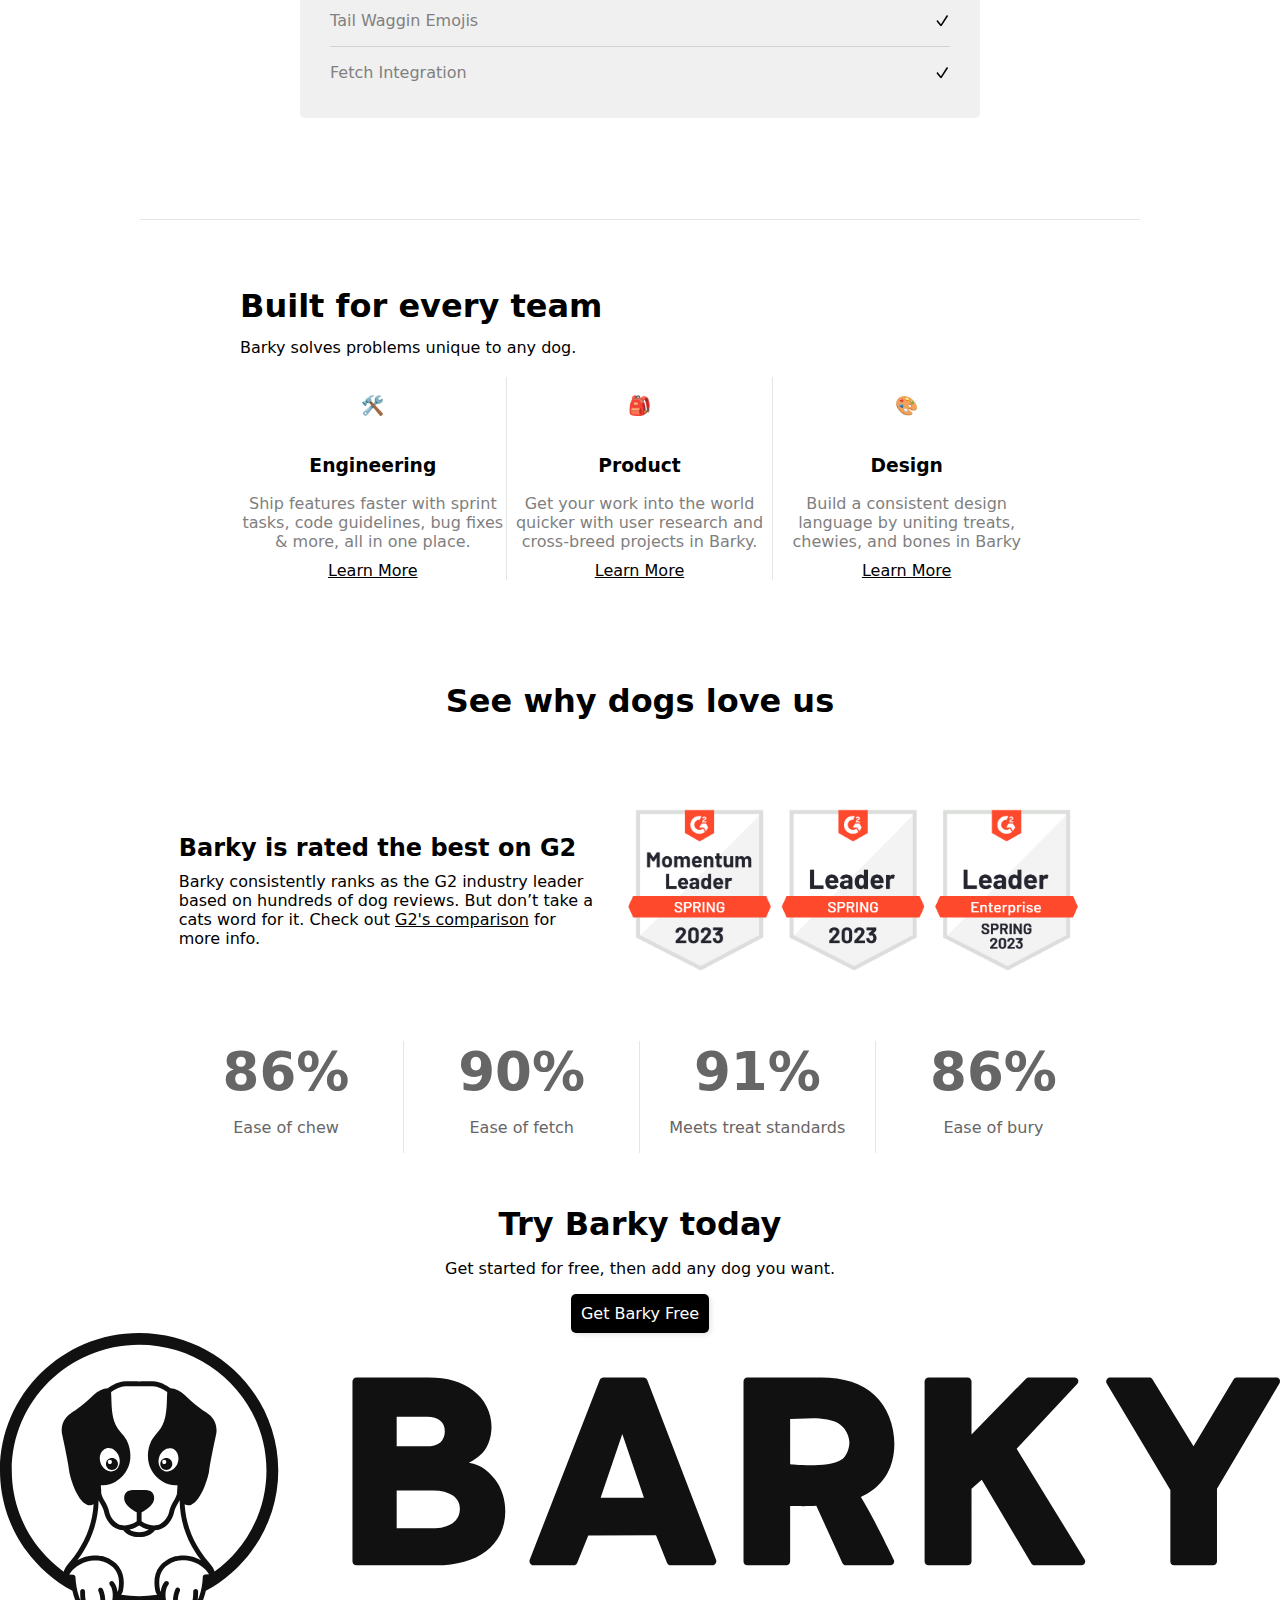
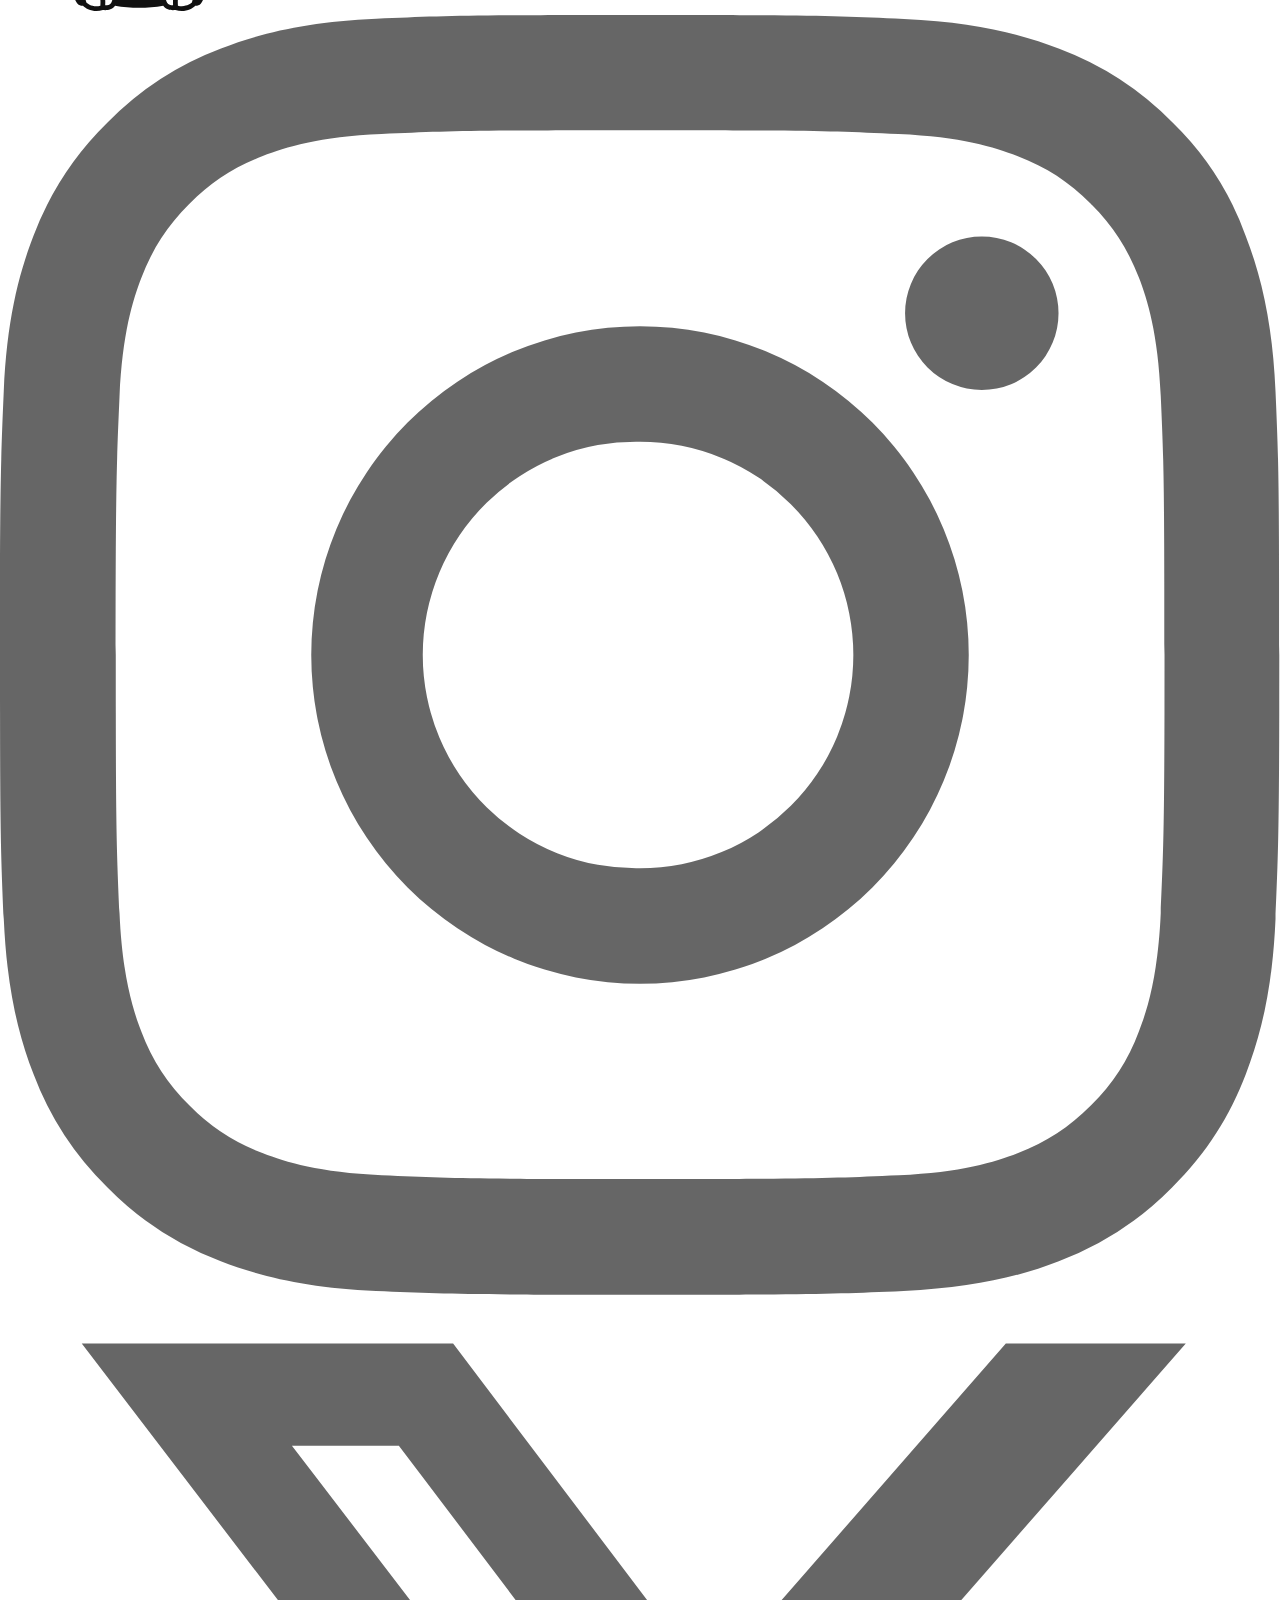
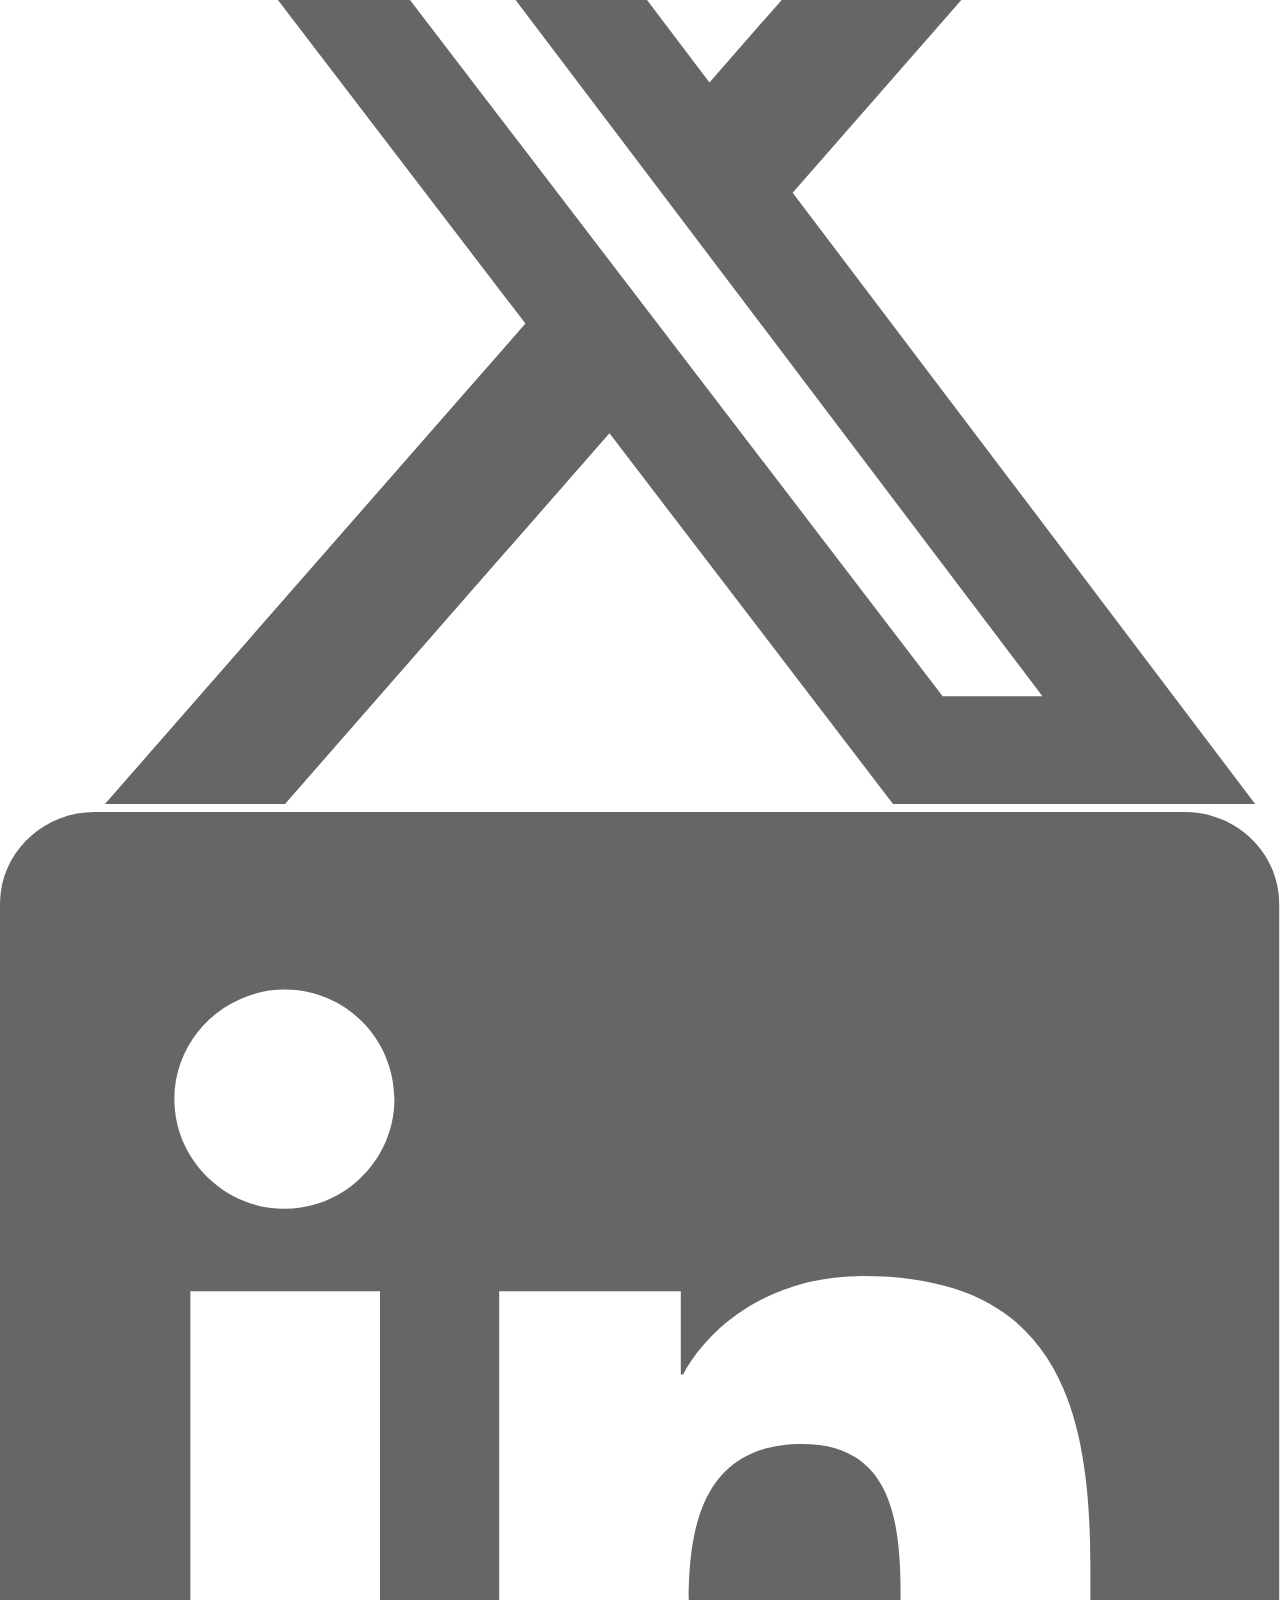
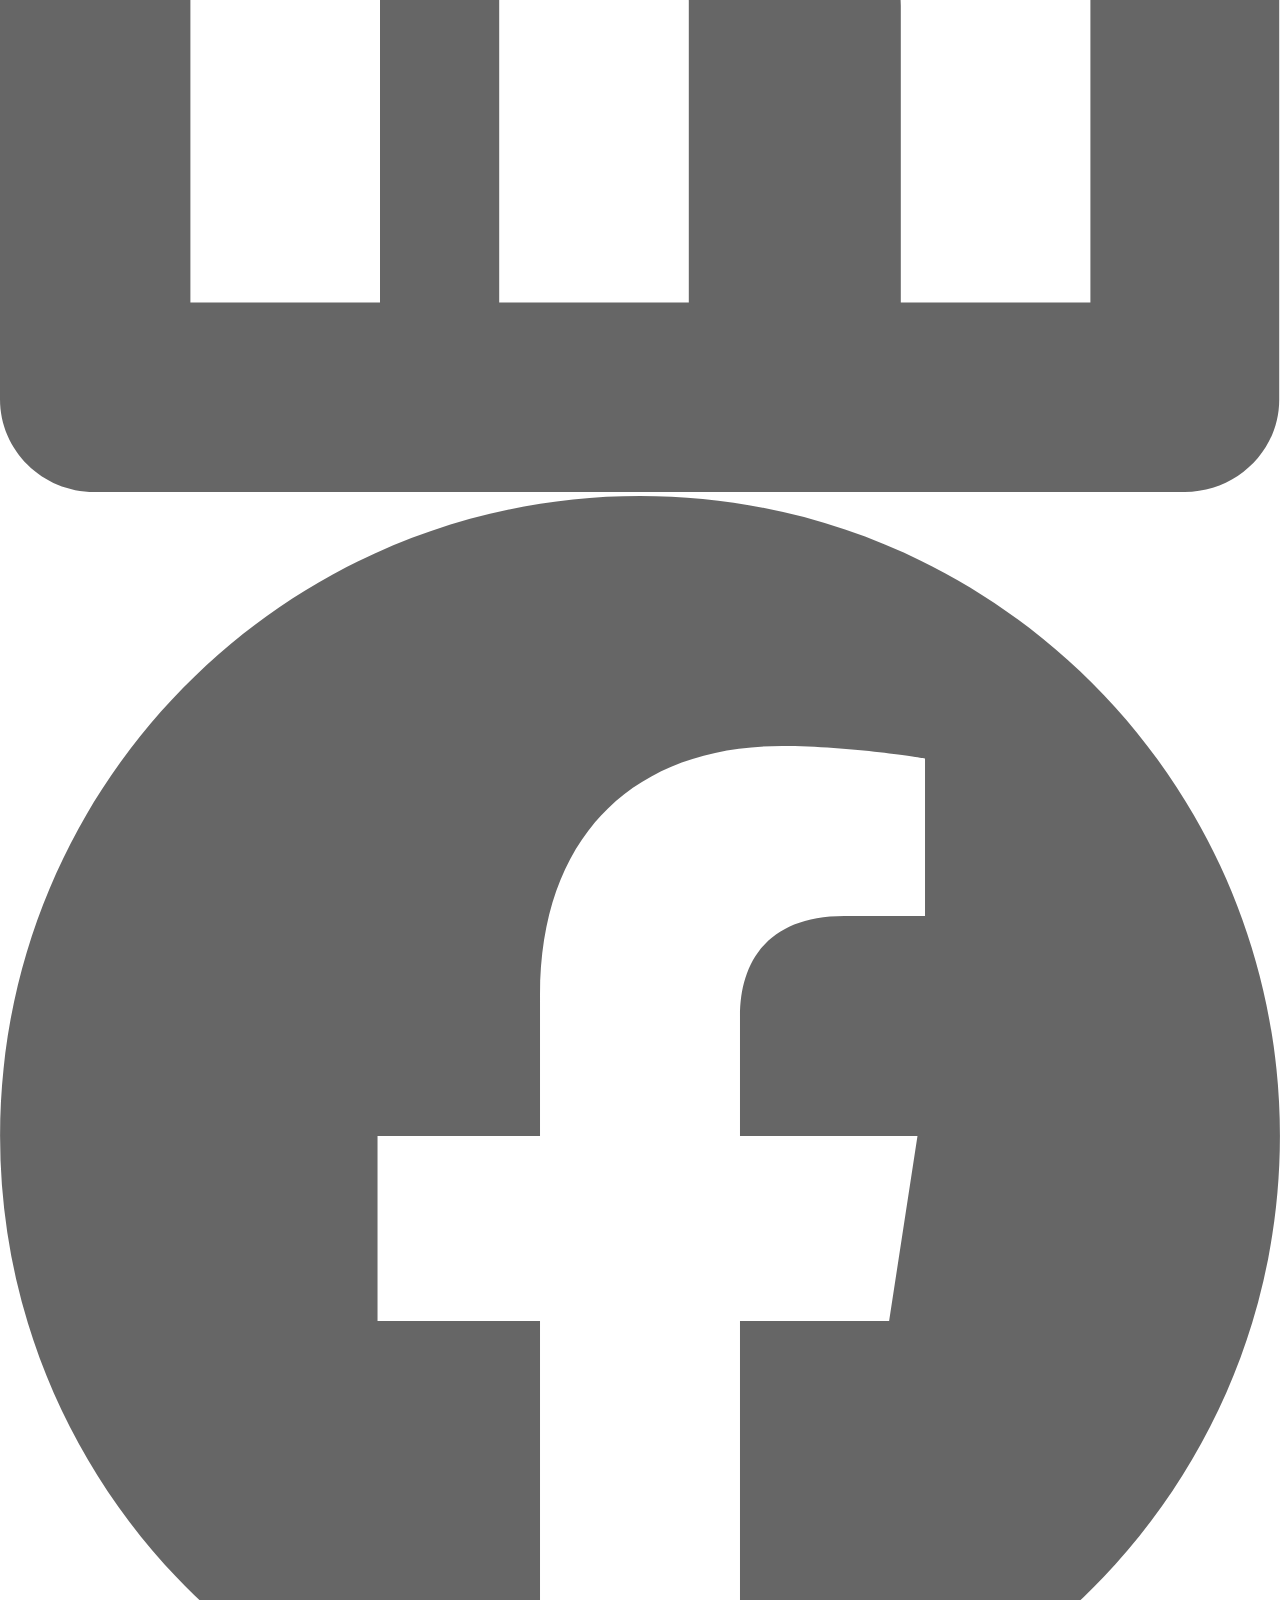
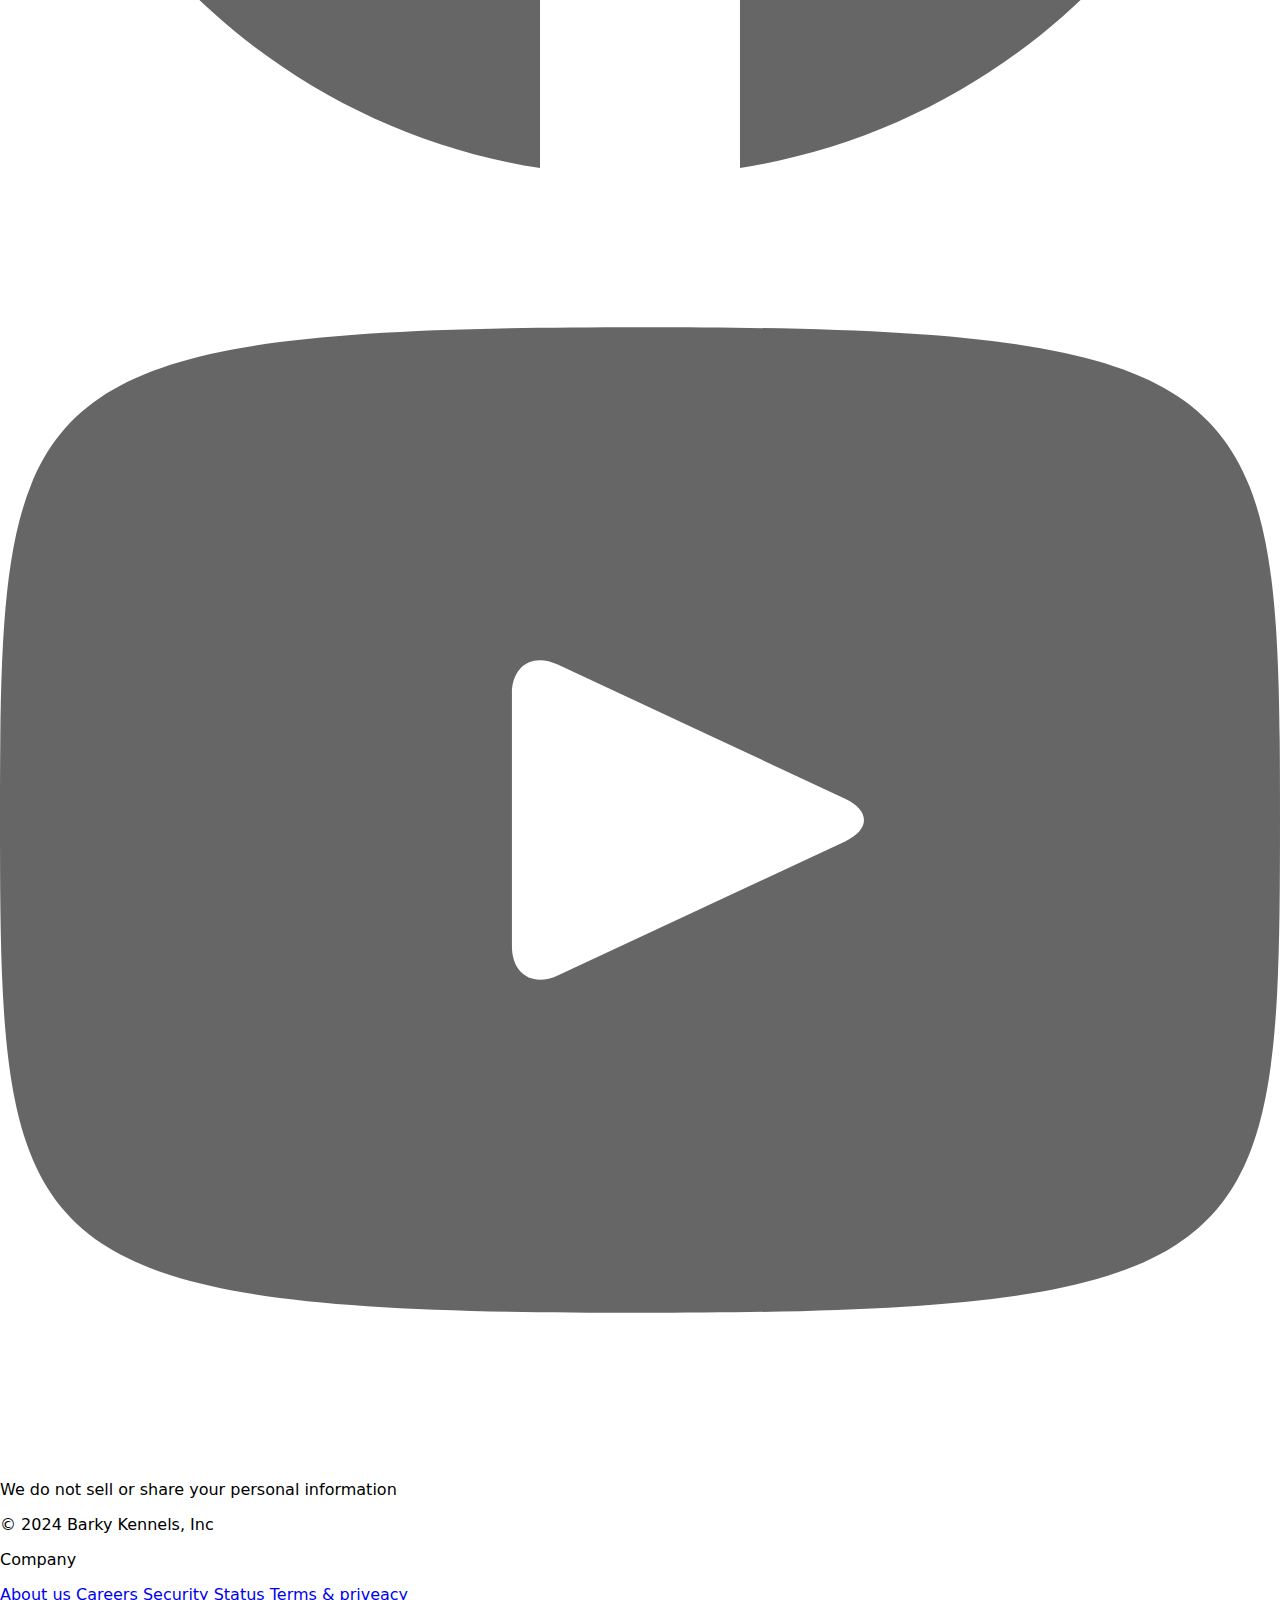
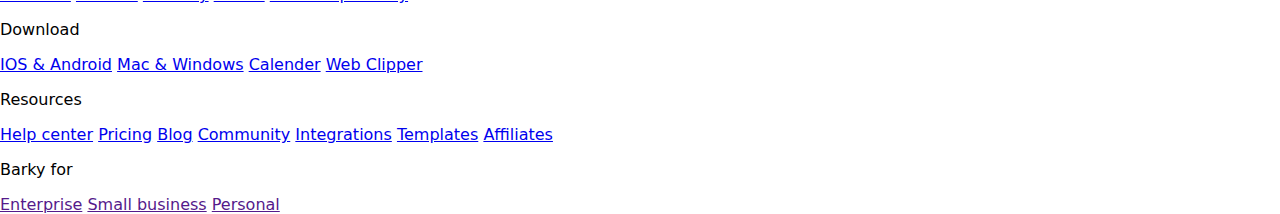
==== commit 8b9ff652: "Skrivit klart HTML koden för footer" ====
--- a/material/index.html
+++ b/material/index.html
@@ -253,9 +253,57 @@
                         <a href="#" class="black-button">Get Barky Free</a>
                     </div>
                 </div>
-                
-
-           
     </main>
+    <footer>
+        <div class="container-footer">
+            <div class="classcontainer-bilder">
+                <img src="brand.svg" alt="bild på brand" class="last-brand">
+                <div class="container-medie-iconer">
+                    <img src="share-01.svg" alt="bild på insta">
+                    <img src="share-02.svg" alt="bild på X">
+                    <img src="share-03.svg" alt="bild på in">
+                    <img src="share-04.svg" alt="bild på facebook">
+                    <img src="share-05.svg" alt="bild på yt">
+                </div>
+            </div>
+            <div class="footer-info">
+                <p>We do not sell or share your personal information</p>
+                <p>&copy; 2024 Barky Kennels, Inc</p>
+            </div>
+        </div>
+        <div id="footer-meny">
+            <div class="footer-links">
+                <p>Company</p>
+                <a href="#">About us</a>
+                <a href="#">Careers</a>
+                <a href="#">Security</a>
+                <a href="#">Status</a>
+                <a href="#">Terms & priveacy</a>
+            </div>
+            <div class="footer-links">
+                <p>Download</p>
+                <a href="#">IOS & Android</a>
+                <a href="#">Mac & Windows</a>
+                <a href="#">Calender</a>
+                <a href="#">Web Clipper</a>
+            </div>
+            <div class="footer-links" >
+                <p>Resources</p>
+                <a href="#">Help center</a>
+                <a href="#">Pricing</a>
+                <a href="#">Blog</a>
+                <a href="#">Community</a>
+                <a href="#">Integrations</a>
+                <a href="#">Templates</a>
+                <a href="#">Affiliates</a>
+            </div>
+            <div class="footer-links">
+                <p>Barky for</p>
+                <a href="">Enterprise</a>
+                <a href="">Small business</a>
+                <a href="">Personal</a>
+            </div>
+        </div>
+    </footer>
 </body>
 </html>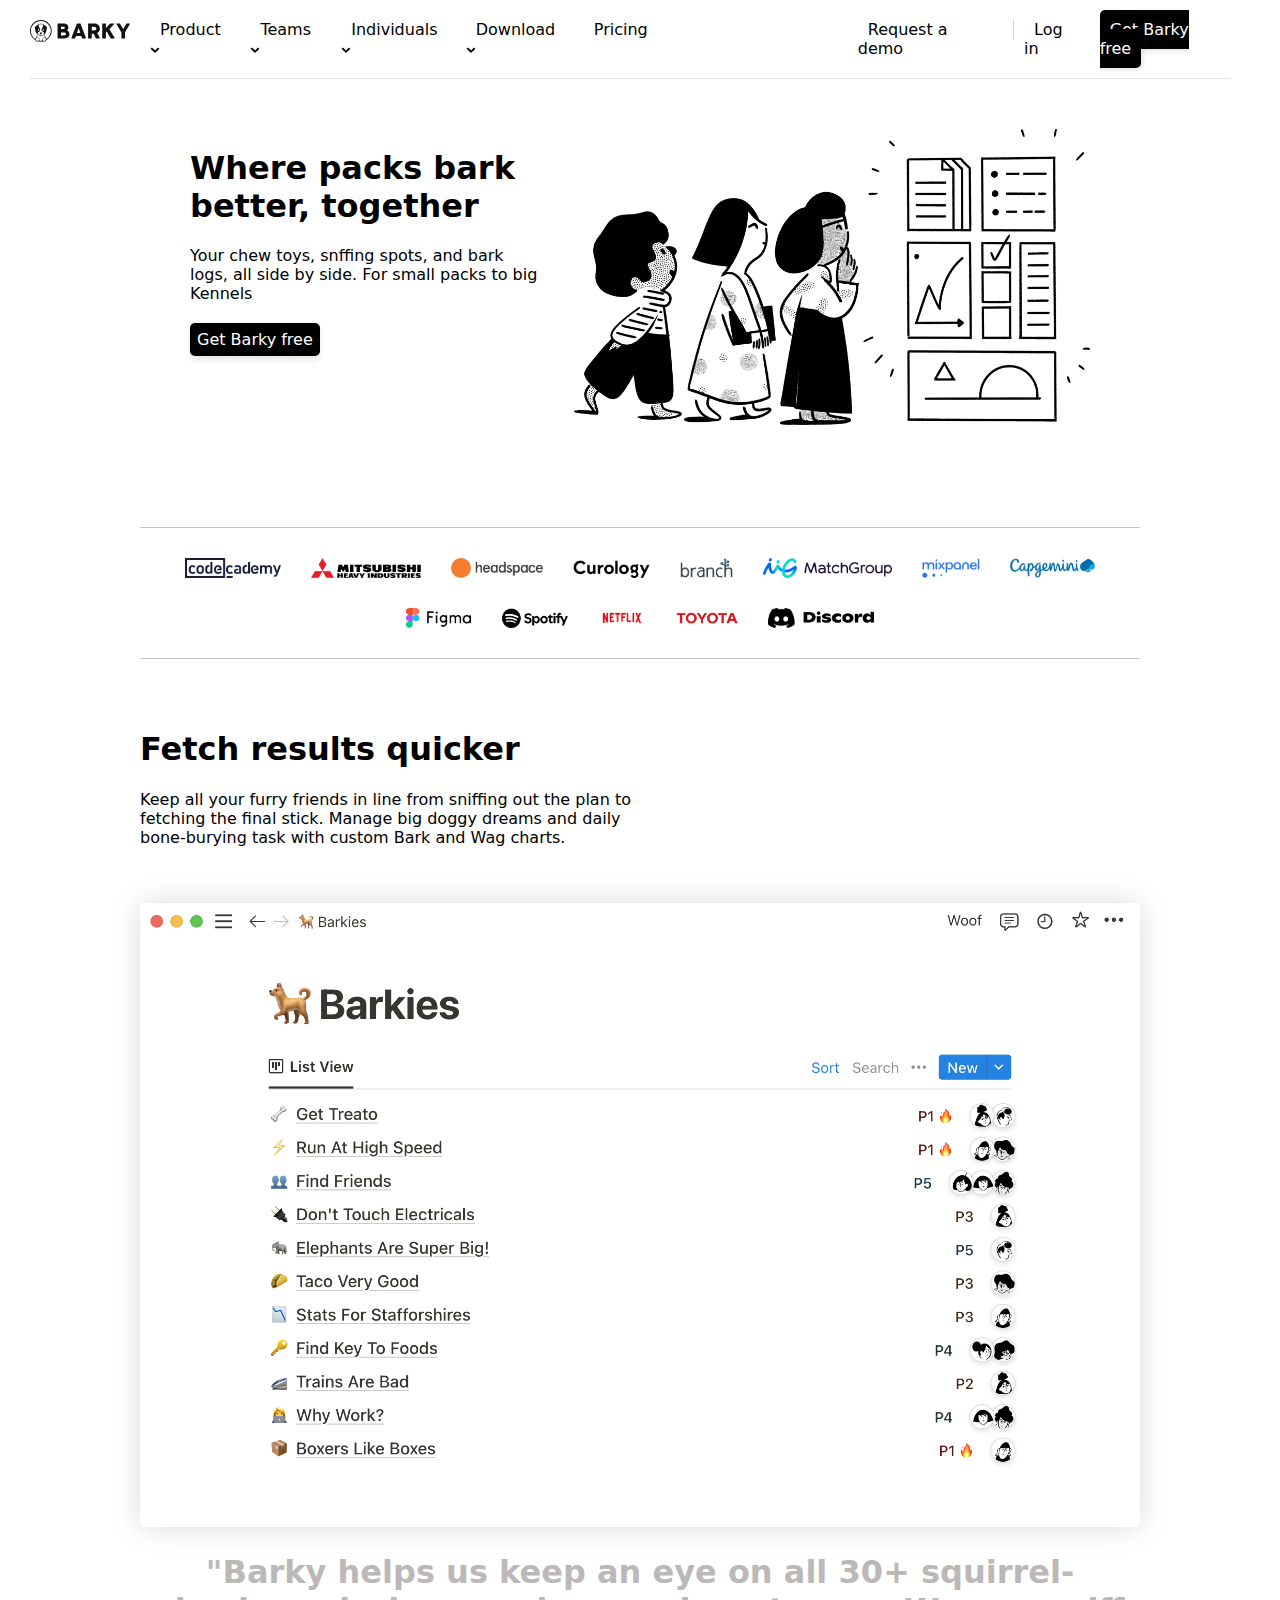
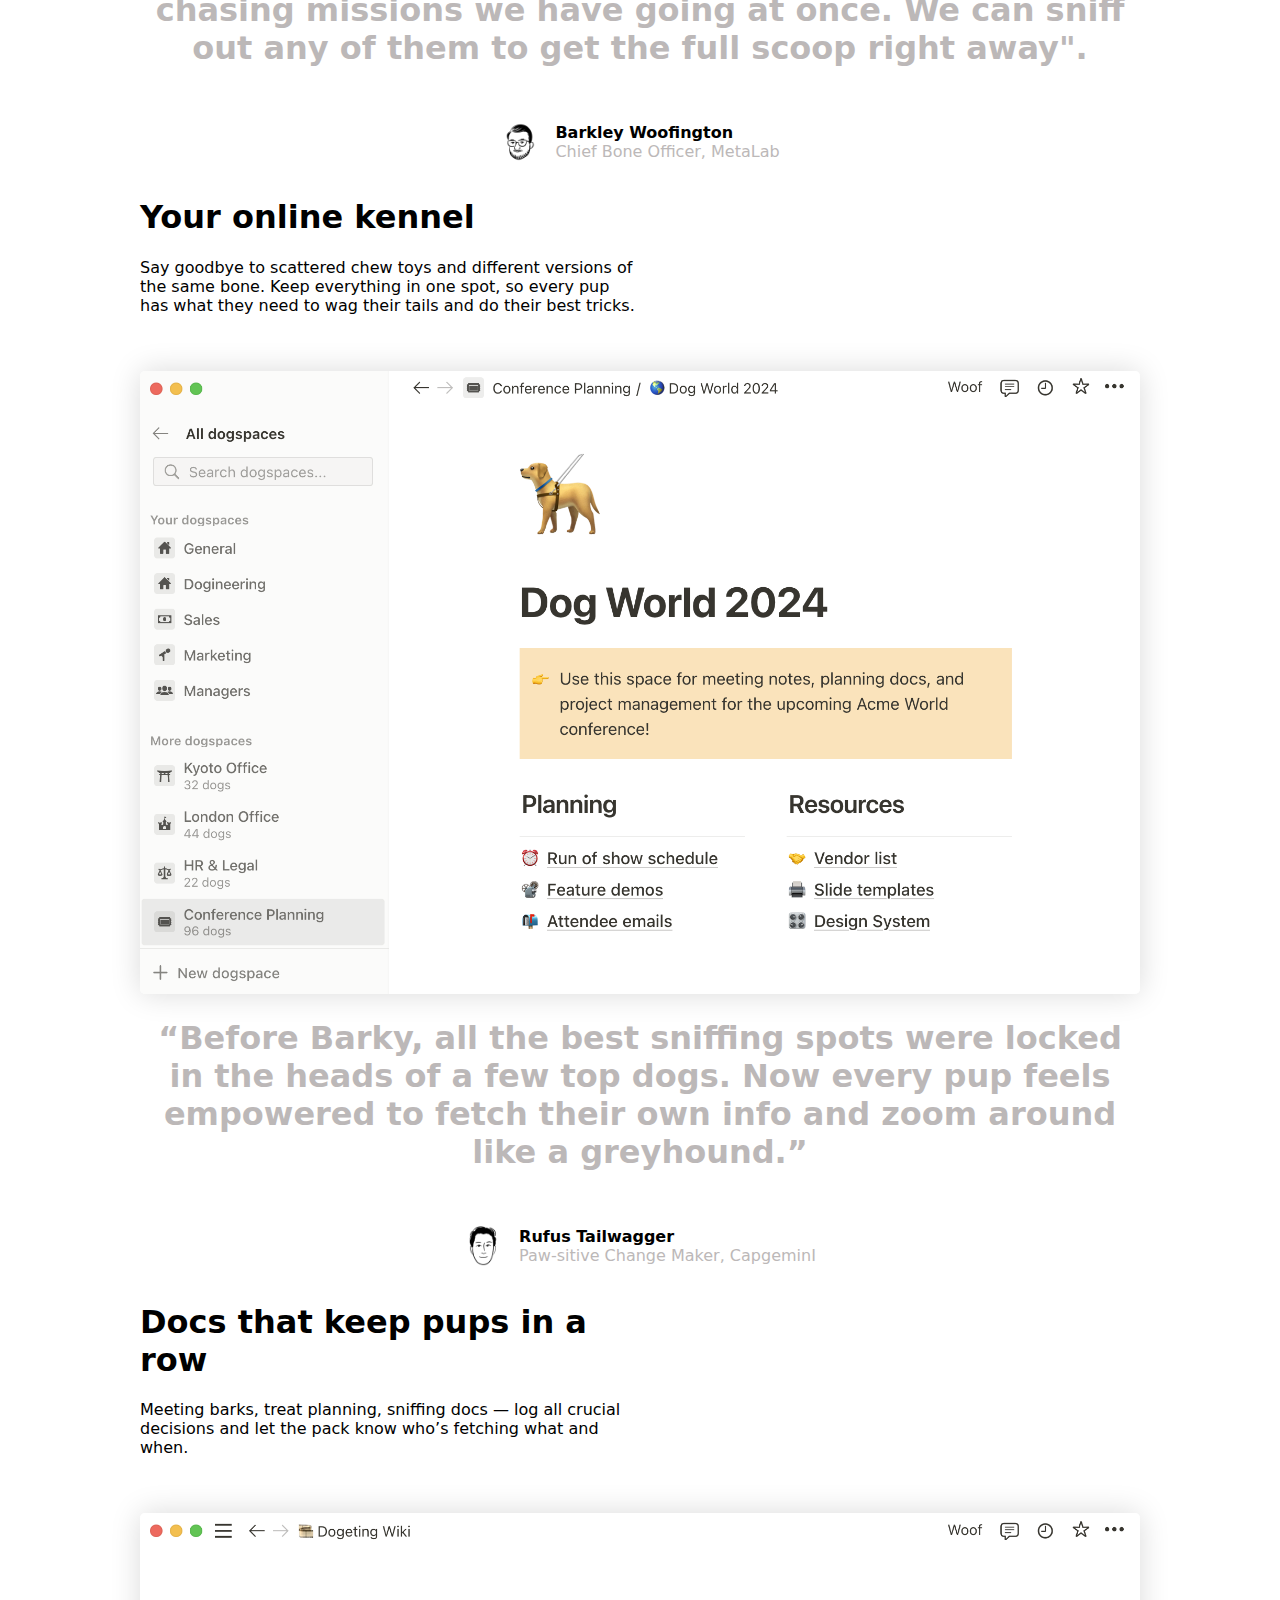
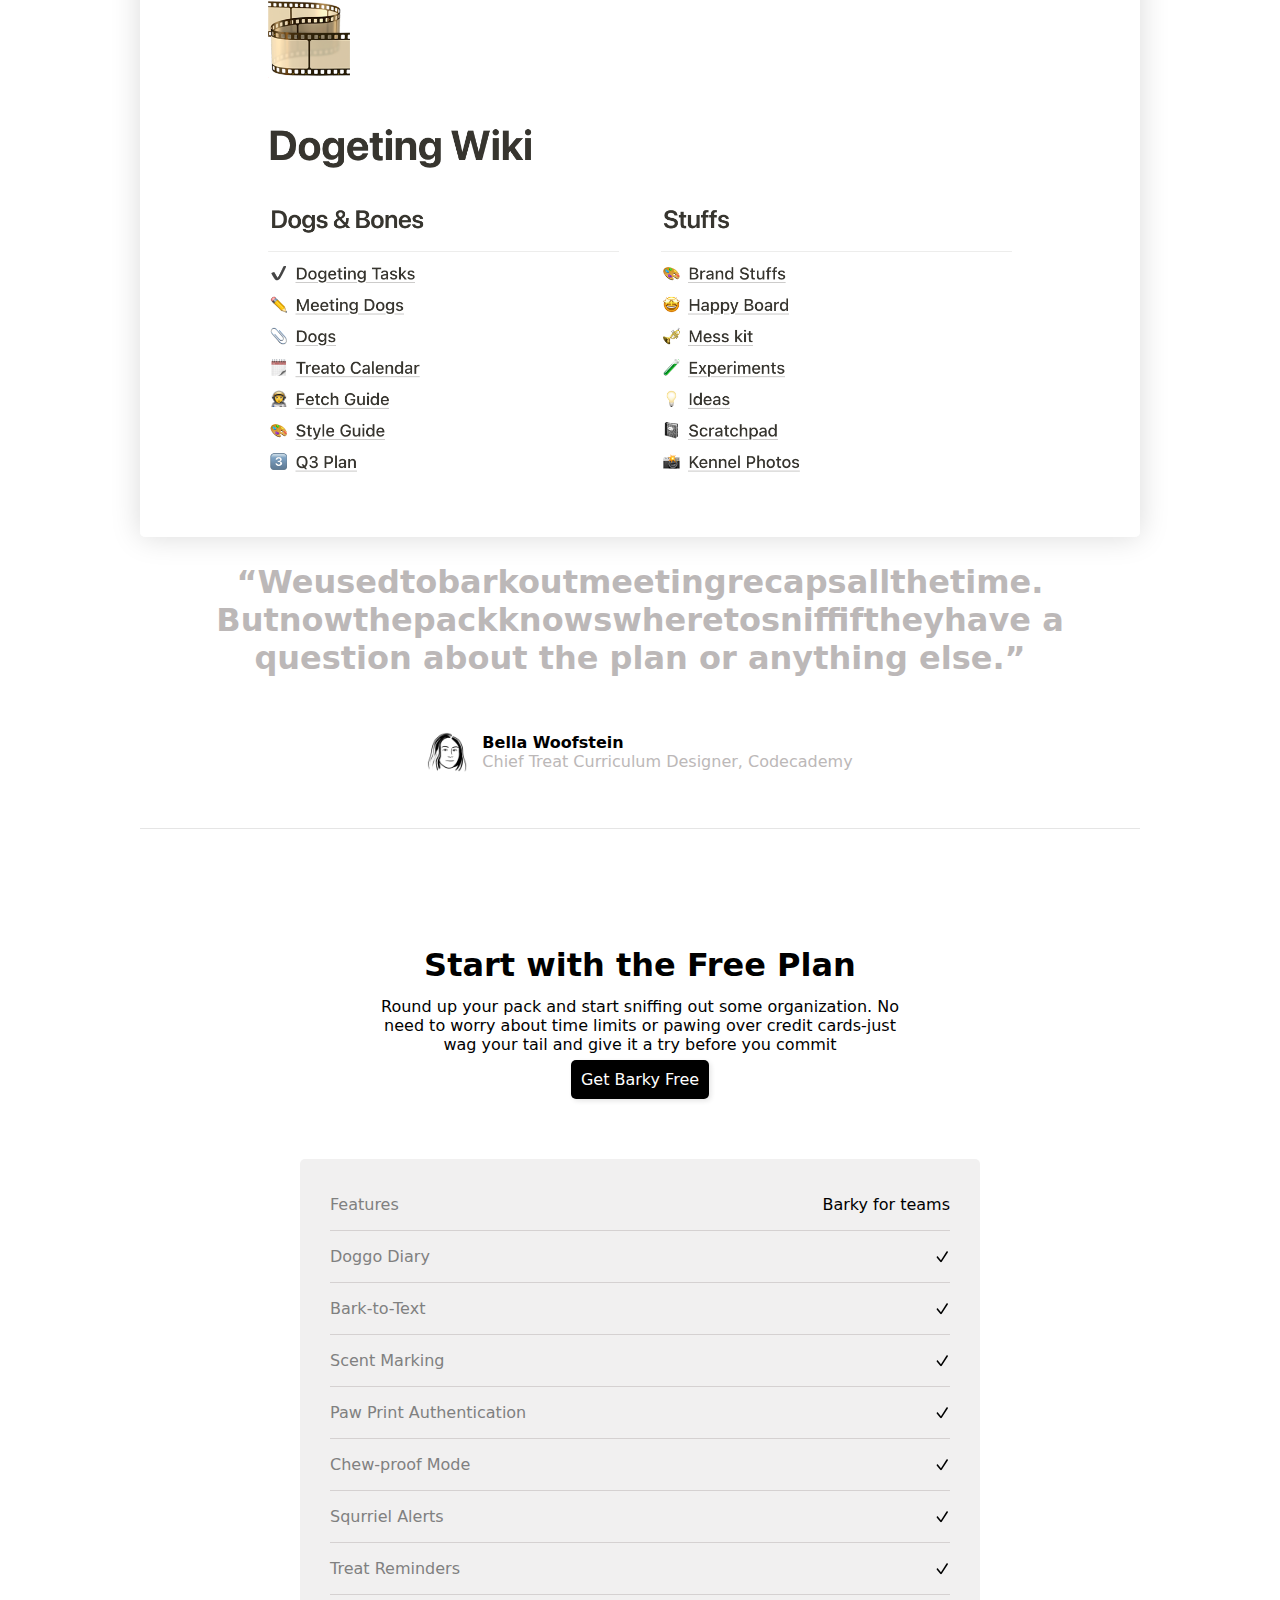
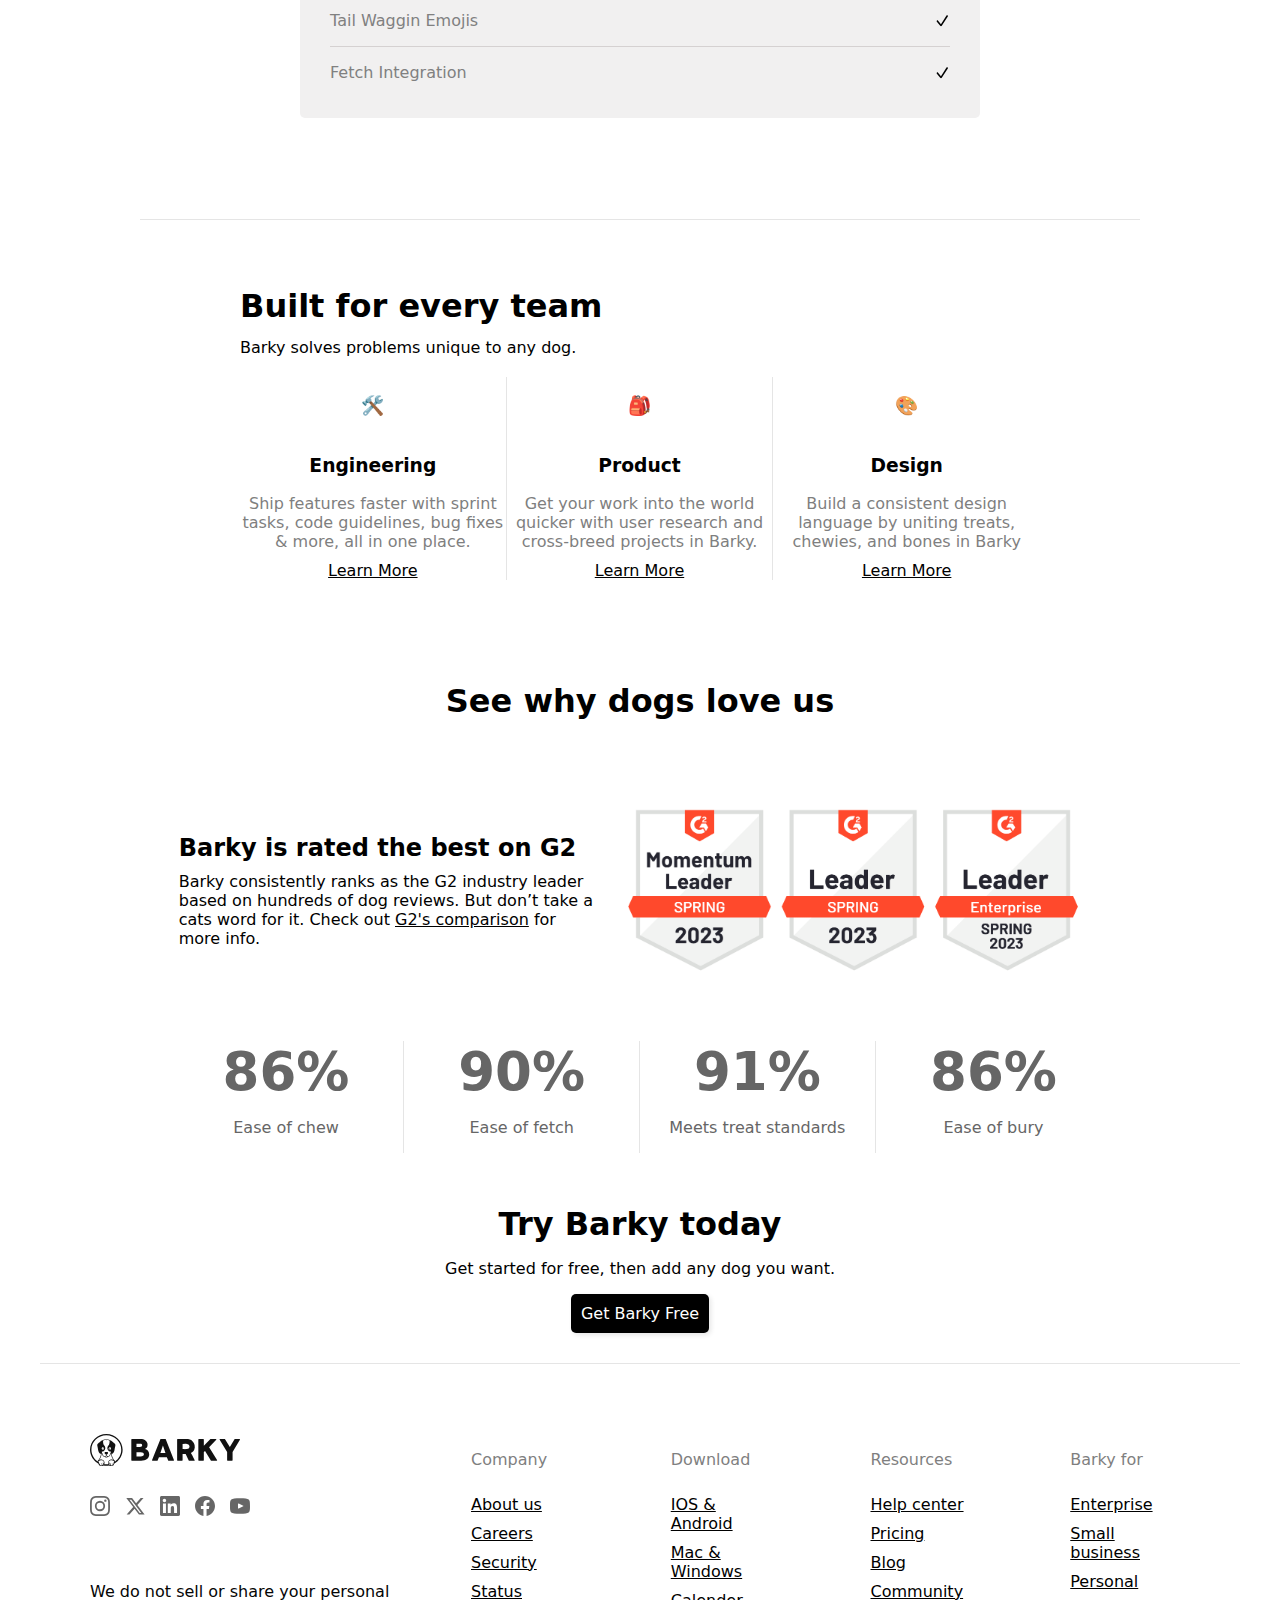
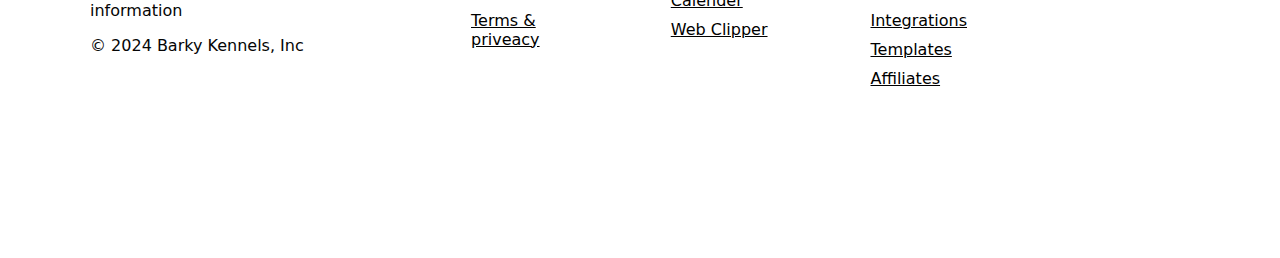
==== commit 5b003b4c: "Skrivit klart css koden för footer!" ====
--- a/material/index.html
+++ b/material/index.html
@@ -10,28 +10,51 @@
     <header>
         <nav> 
             <div id="left-menu">
+                <div>
                 <img class="loggo" src="brand.svg" alt="logga-brand">
-               
+                </div>
+
+                <div class="hover-meny"> 
                 <a class="nav-item" href="#">Product </a>
                 <img class="pil" src="nav-caret.svg" alt="pil">
-
+                </div>
+
+                <div class="hover-meny" >
                 <a class="nav-item" href="#">Teams</a>
                 <img class="pil" src="nav-caret.svg" alt="pil">
-
+                </div>
+
+                <div class="hover-meny" >
                 <a class="nav-item" href="#">Individuals</a>
                 <img class="pil" src="nav-caret.svg" alt="pil">
-
+                </div>
+
+                <div class="hover-meny" >
                 <a class="nav-item" href="#">Download</a>
                 <img class="pil" src="nav-caret.svg" alt="pil">
-
+                </div>
+
+                <div class="hover-meny" >
                 <a class="nav-item"href="#">Pricing</a>
+                </div>
             </div>
 
             <div id="right-menu">
+                <div class="hover-meny" >
                 <a class="button-request nav-item" href="#">Request a demo</a>
+                </div>
+
+                <div class="hover-meny" >
                 <div id="liten-border"></div>
+                </div>
+
+                <div class="hover-meny" >
                 <a class="nav-item" href="#">Log in</a>
+                </div>
+
+                <div> 
                 <a class="black-button" href="#">Get Barky free</a>
+                </div>
                 <a id="hamburger" href="#"><img src="hamburger.svg" alt="hamburger icon"></a>
             </div>
         </nav>
@@ -254,10 +277,11 @@
                     </div>
                 </div>
     </main>
+            <div id="border-footer"> </div>
     <footer>
         <div class="container-footer">
-            <div class="classcontainer-bilder">
-                <img src="brand.svg" alt="bild på brand" class="last-brand">
+            <div class="container-bilder">
+                <img  class="brand-footer" src="brand.svg" alt="bild på brand" class="last-brand">
                 <div class="container-medie-iconer">
                     <img src="share-01.svg" alt="bild på insta">
                     <img src="share-02.svg" alt="bild på X">
--- a/material/index.css
+++ b/material/index.css
@@ -25,6 +25,7 @@
     padding: 20px 0px;
     margin: 0 20px;
     border-bottom: 1px solid #e5e5e5;
+    width: 1200px;
     
 }
 
@@ -62,6 +63,13 @@
     margin: 0px 10px;
 }
 
+.hover-meny{
+    border-radius:3px ;
+}
+.hover-meny:hover{
+    background-color: rgba(211, 211, 211, 0.301);
+    
+}
 
 #liten-border{
     border-right: solid 1px #d5d1d1;
@@ -85,7 +93,7 @@
 
 /* ändra färg, padding behövs? */
 .black-button:hover{
-    background-color: #353535;
+    background-color: rgba(0, 0, 0, 0.804);
 }
 
 /* MENYN SLUTAR HÄR*/
@@ -134,6 +142,10 @@
     width: 200px;
 }
 
+.black-button-getbarky:hover{
+background-color: rgba(0, 0, 0, 0.804);
+}
+
 
 .border-logo{
     border-bottom: 1px solid #5e5e5e5e;
@@ -506,6 +518,7 @@
 flex-direction: column;
 margin-left: auto;
 margin-right: auto;
+margin-bottom: 30px;
 }
 
 .sektion-info-8 h1{
@@ -513,7 +526,78 @@
 
 }
 
-
-
 /* HÄR BÖRJAR FOOTER*/
-
+#border-footer{
+    width: 1200px;
+    border-top: 1px solid #e5e5e5;
+    margin-left: auto;
+    margin-right: auto;
+    
+}
+
+footer{
+    
+    padding: 70px;
+    margin: 0 20px;
+    display: flex;
+    justify-content: center;
+  
+    gap: 56px;
+    margin-right: 40px;
+    margin-bottom: 100px;
+}
+
+
+.container-footer{
+    display: flex;
+    flex-direction: column;
+    gap: 50px;
+}
+
+.container-bilder{
+    display: flex;
+    flex-direction: column;
+    gap: 30px;
+}
+
+.brand-footer{
+    width: 150px;
+
+}
+
+.container-medie-iconer{
+    display: flex;
+    gap: 15px;
+}
+
+.container-medie-iconer img{
+    height: 20px;
+    width: 20px;
+}
+
+.footer-info p{
+    color: #050505;
+}
+
+#footer-meny{
+    display: grid;
+    grid-template-columns: repeat(4, 1fr);
+    gap: 100px;
+}
+
+.footer-links a{
+    color: black;
+   
+}
+.footer-links{
+    display: flex;
+    flex-direction: column;
+    gap: 10px;
+    color: #7f7f7f;
+    
+}
+.footer-links a:hover{
+    color: rgb(29, 95, 182);
+    cursor: pointer
+}
+
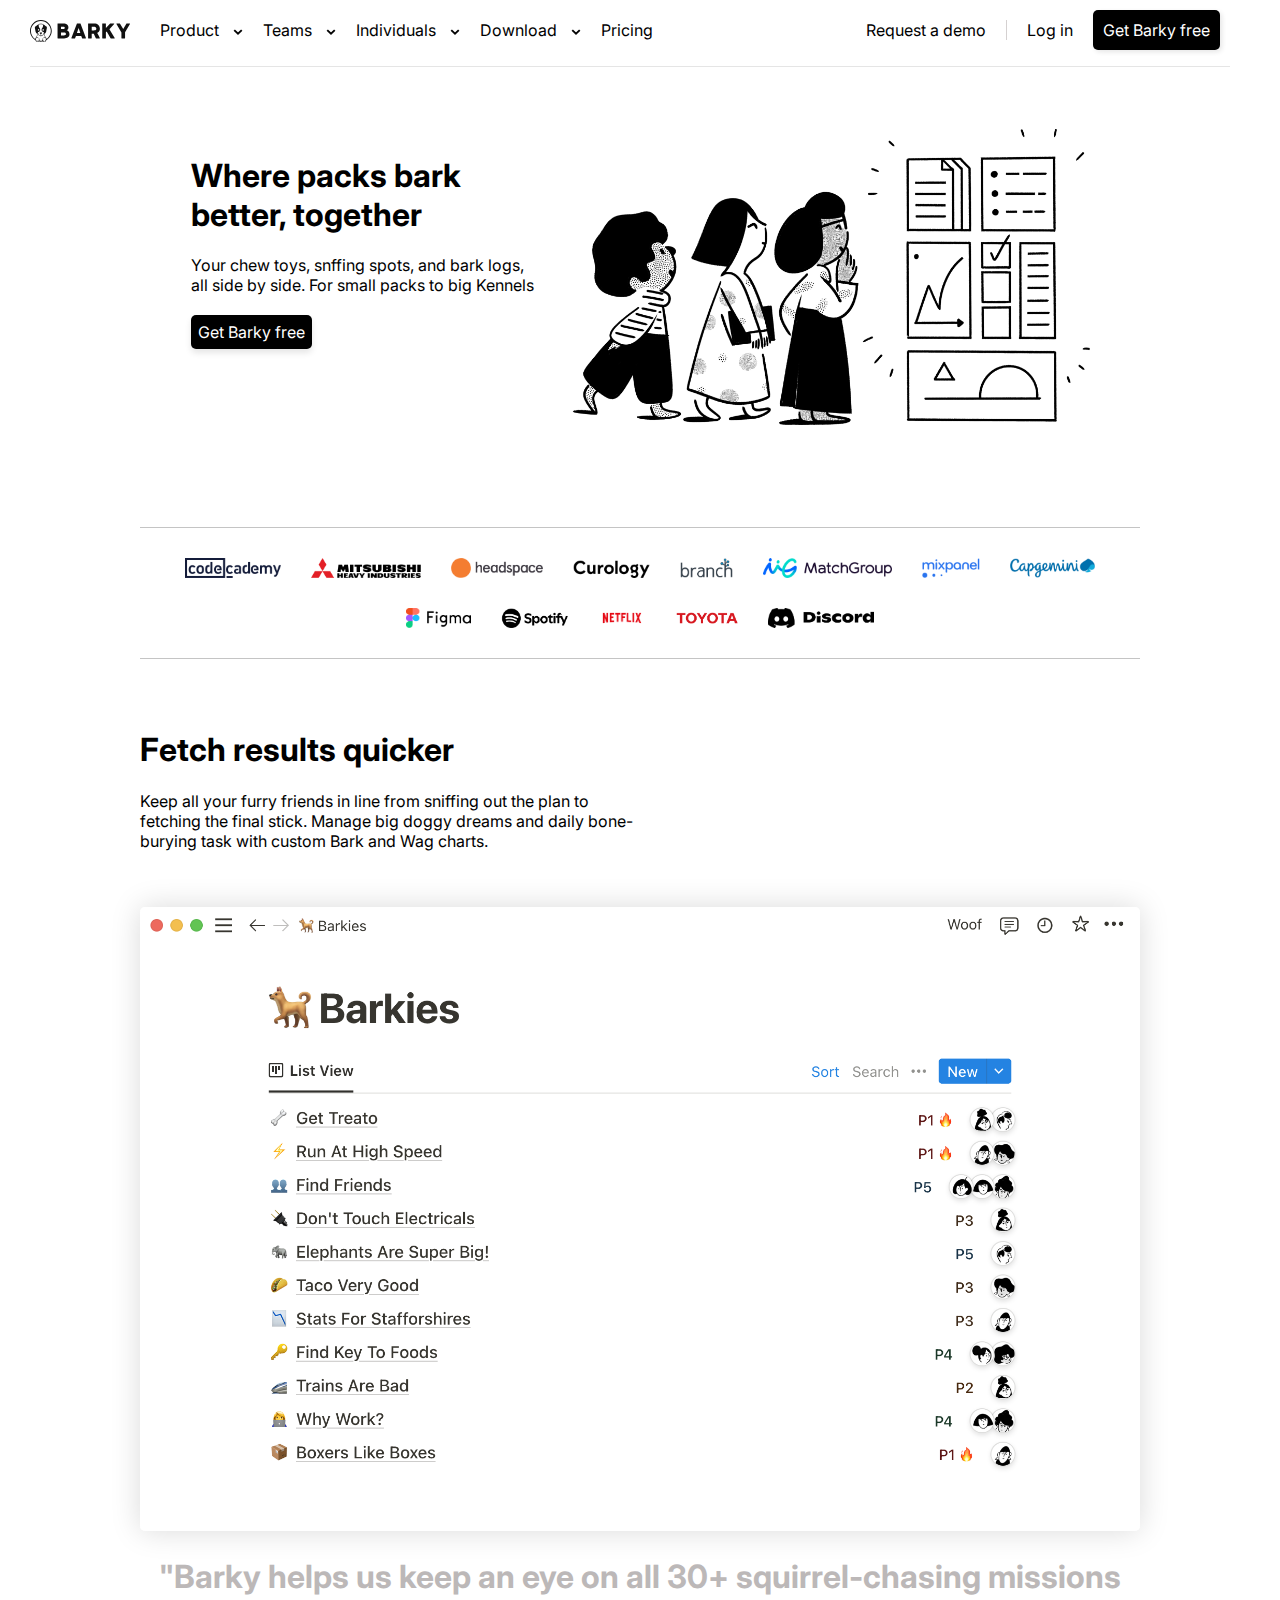
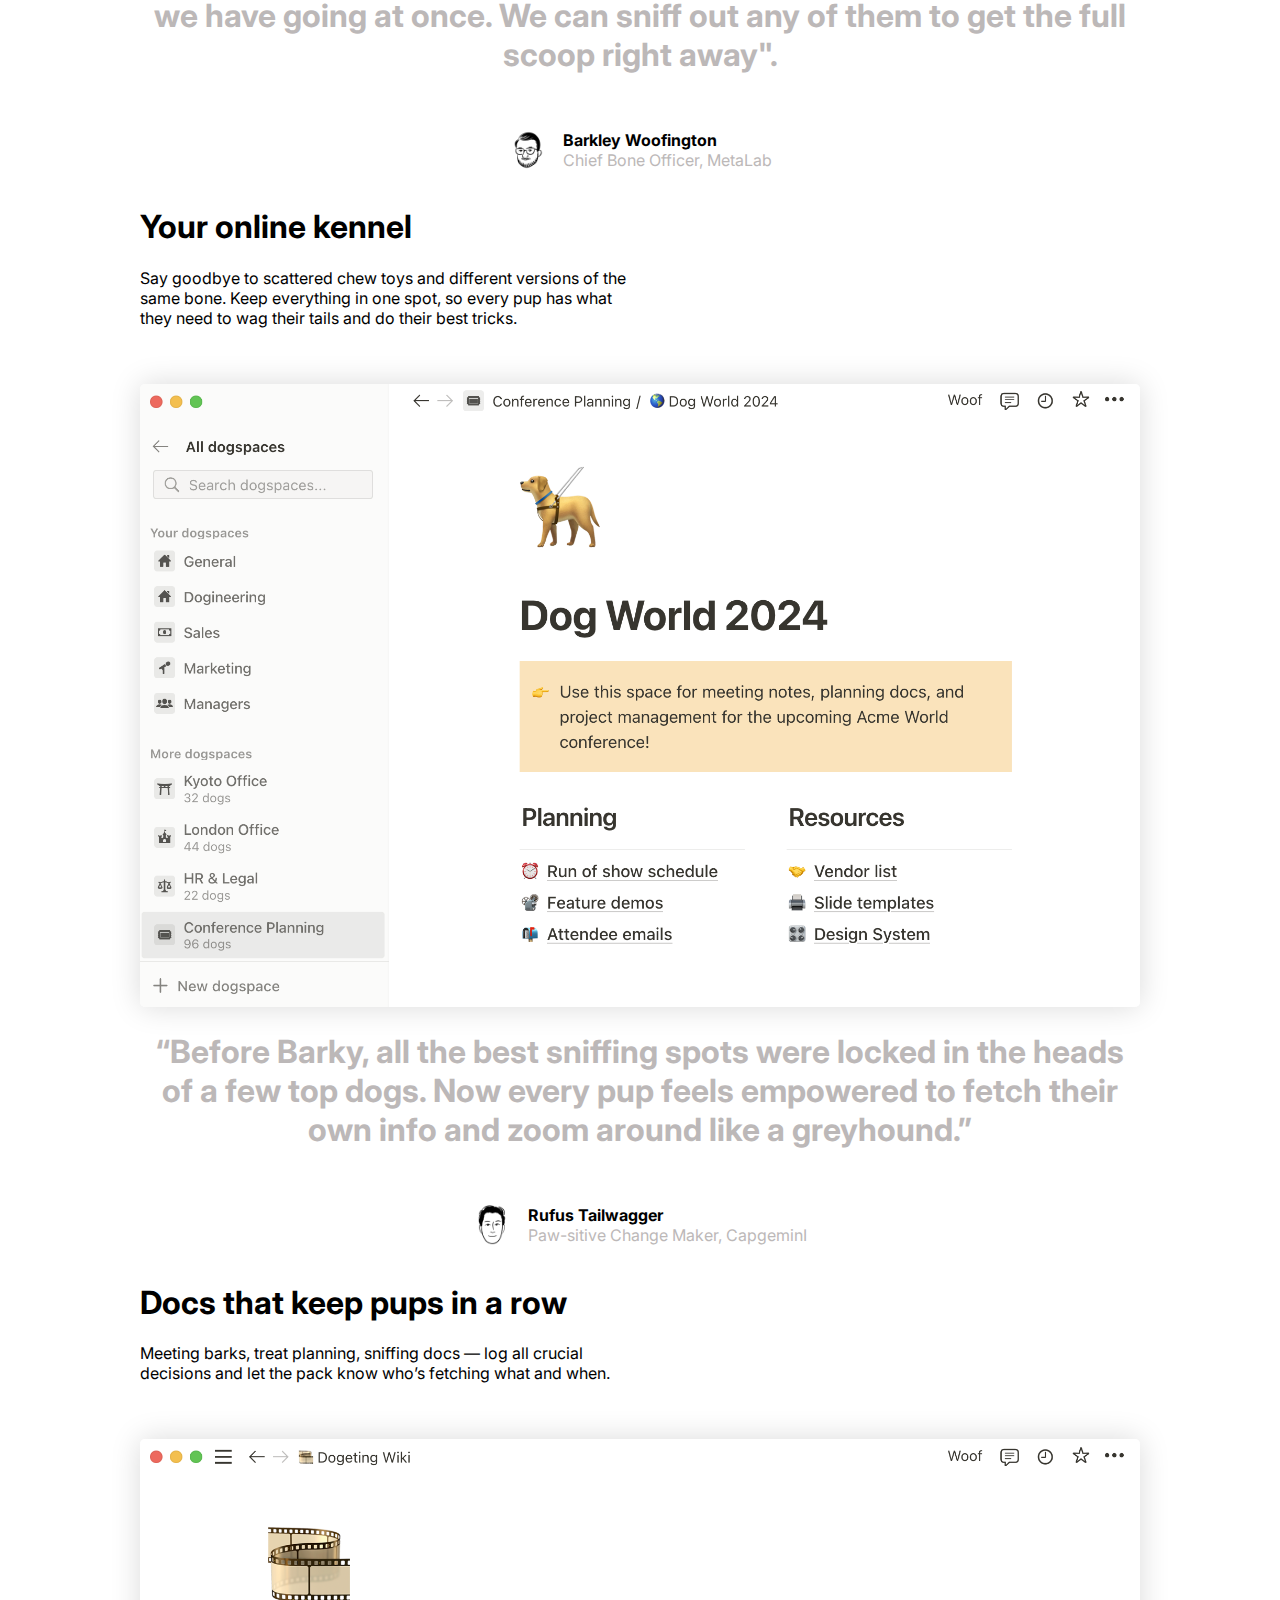
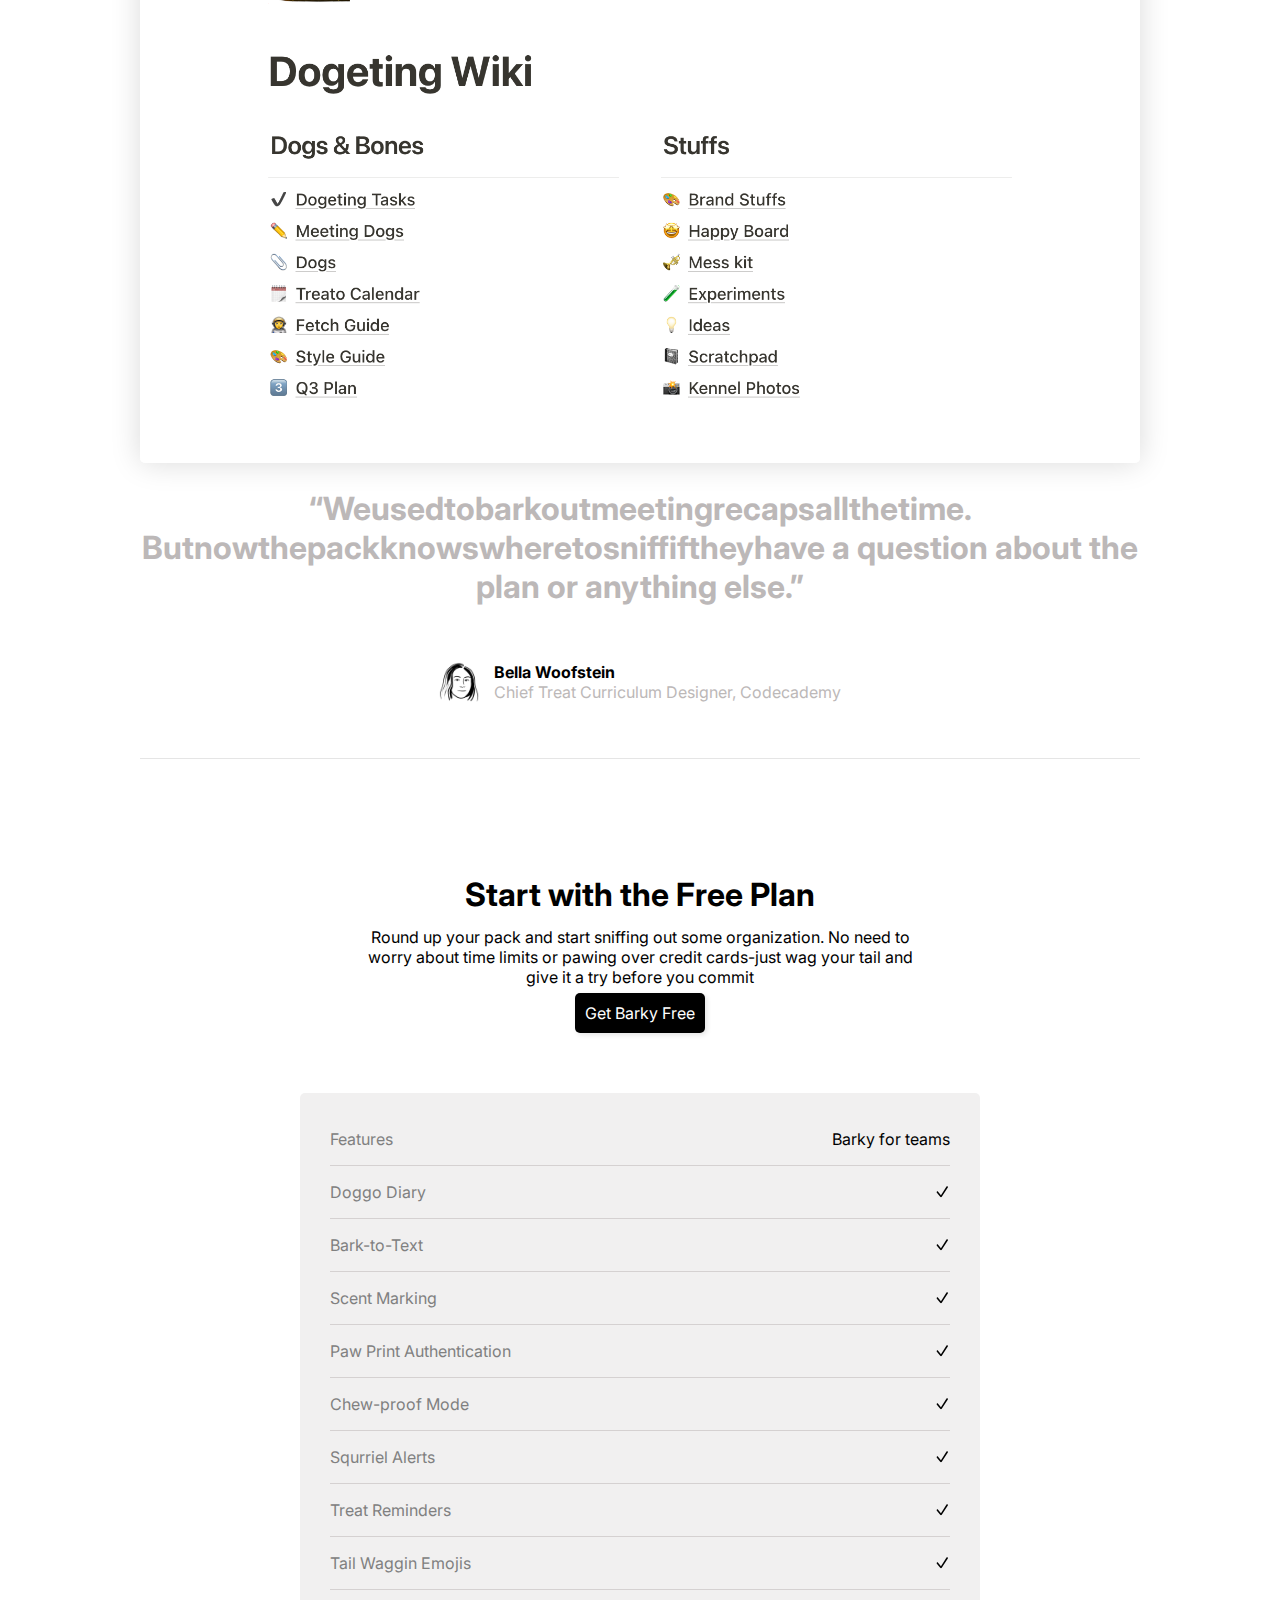
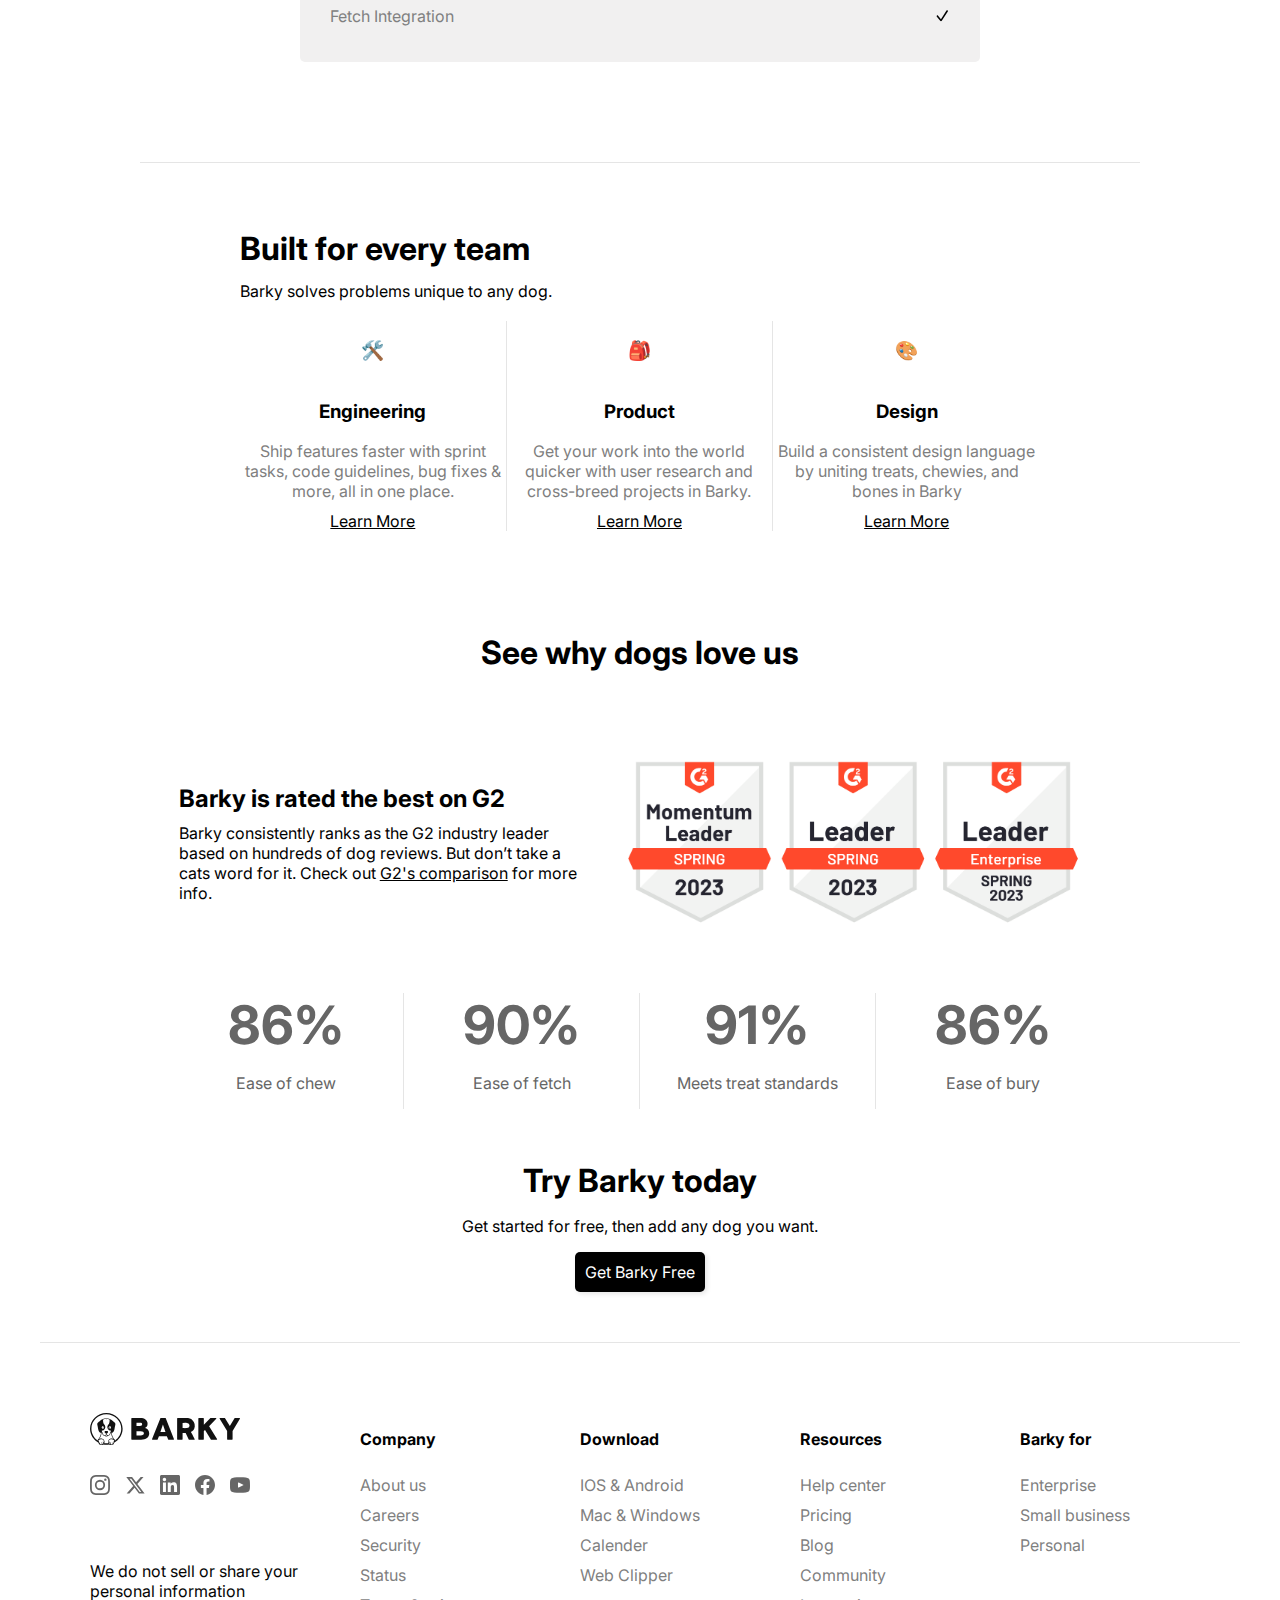
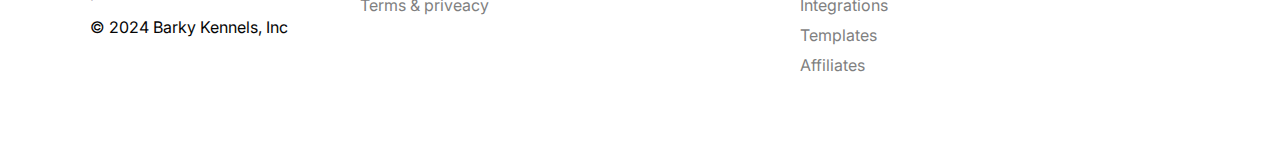
==== commit 97a8f395: "gjort klart mobilvy för hela hemsidan förutom sektion-1" ====
--- a/material/index.html
+++ b/material/index.html
@@ -55,7 +55,9 @@
                 <div> 
                 <a class="black-button" href="#">Get Barky free</a>
                 </div>
+                <div>
                 <a id="hamburger" href="#"><img src="hamburger.svg" alt="hamburger icon"></a>
+                </div>
             </div>
         </nav>
     </header>
--- a/material/index.css
+++ b/material/index.css
@@ -1,7 +1,138 @@
 /* FIXA -färger- -mobilvy- -variabler?- -maxwidth/min- -media- -typsnitt-*/
 *{
-    font-family: system-ui;
-}
+    font-family: inter;
+    box-sizing: border-box;
+}
+
+@media (max-width: 600px){
+    .hamburger{
+        display: none;
+    }
+}
+
+@font-face{
+    font-family: inter;
+    src: url(Inter.ttf) ;
+}
+
+@font-face {
+    font-family: cinzel;
+    src: url(CinzelDecorative-Regular.ttf);
+}
+
+/*----MOBIL VY----*/
+@media (max-width: 599px){
+    nav{
+       
+        align-items: center;
+        width: 100%;
+        position: relative;
+        border-bottom: none;
+        margin-left: 10px;
+    }
+
+    .pil{
+        display: none;
+    }
+
+    #righr-menu{
+        align-items: center;
+    }
+
+    .hamburger{
+        display: block;
+        height: 20px;
+        padding: 5px;
+        z-index: 999;
+        
+    }
+
+    .hamburger:hover{
+        background-color: lightgray;
+        cursor:pointer;
+    }
+
+    #left-menu a, #right-menu a{
+        display: none;
+    }
+
+    main{
+        padding: 0 30px;
+    }
+
+    #sektion-1{
+        flex-direction: column;
+        text-align: center;
+        padding: 20px;
+    }
+
+    .sektion-1-bild{
+        margin-left: 0;
+        margin-top: 20px;
+        width: 100%;
+    }
+
+    .sektion-info-1{
+        align-items: center;
+    }
+
+    #sektion-2{
+        padding: 30px 10px;
+    }
+
+    #sektion-2 img{
+        max-width: 100px;
+    }
+
+    .sektion-3 .sektion-3-snabb-resultat{
+        text-align: center;
+    }
+
+    .main-sektion-3 h1{
+        font-size: 26px;
+    }
+
+    .main-sektion-4 h1{
+        font-size: 26px;
+        text-align: center;
+    }
+    
+    .work-sektion-7, .betyg-sektion-8, .procent-sektion-8 {
+        display: flex;
+        flex-direction: column;
+        gap: 40px;
+
+    }
+
+    .procent-sektion, .border-7{
+        border-right: none;
+    }
+
+    .container-footer{
+        flex-direction: column;
+    }
+
+    .container-bilder{
+        gap: 0;
+    }
+
+    .footer-info p{
+        margin: 30px 0;
+    }
+
+    #footer-meny{
+        grid-template-columns: 1fr 1fr;
+        gap: 10px;
+    }
+
+   
+}
+
+:root{
+    --header-bg-color: white;
+    --sektion-3-bild-box-shadow: 0px 0px 30px rgba(0, 0, 0, 0.15);
+}
+
 body{
     margin: 0;
 }
@@ -15,8 +146,7 @@
     left: 0;
     right: 0;
     margin: 0px 10px;
-    
-    background-color: white;
+    background-color: var(--header-bg-color)
 }
 
 nav{
@@ -26,7 +156,6 @@
     margin: 0 20px;
     border-bottom: 1px solid #e5e5e5;
     width: 1200px;
-    
 }
 
 .loggo{
@@ -41,7 +170,7 @@
 }
 
 #right-menu{
-    margin-left: 200px;
+    margin-left: 100px;
 }
 
 .pil{
@@ -52,9 +181,6 @@
 nav a{
     text-decoration: none;
     color: black;
-    /*INTE RÄTT TYPSNITT*/
-    font-family: system-ui;
-
 }
 
 .nav-item{
@@ -87,9 +213,7 @@
     box-shadow: 2px 2px 5px rgba(0, 0, 0, 0.1);
 }
 
-#hamburger{
-    display: none;
-}
+
 
 /* ändra färg, padding behövs? */
 .black-button:hover{
@@ -116,7 +240,6 @@
     align-items: center;
     gap: 10px;
     padding: 50px;
-    font-family: system-ui;
     max-width: 999px;    
 }
 
@@ -175,7 +298,6 @@
     flex-wrap: wrap;
     gap: 40px;
     margin: auto;
-    font-family: system-ui;
 }
 
 .sektion-3-snabb-resultat{
@@ -198,7 +320,8 @@
  
     width: 100%;
     border-radius: 5px;
-    box-shadow: 0px 0px 30px rgba(0, 0, 0, 0.15);
+    
+    box-shadow: var(--sektion-3-bild-box-shadow)
 }
 
 .liten-loggo-sektion-3{
@@ -236,7 +359,6 @@
     flex-wrap: wrap;
     gap: 40px;
     margin: auto;
-    font-family: system-ui;
 }
 
 .sektion-4-snabb-resultat{
@@ -284,7 +406,6 @@
     flex-wrap: wrap;
     gap: 40px;
     margin: auto;
-    font-family: system-ui;
 }
 
 .sektion-5-snabb-resultat{
@@ -339,7 +460,6 @@
     max-width: 550px;
     margin-bottom: 50px;
     text-align: center;
-    font-family: system-ui;
 }
 
 .sketion-info{
@@ -532,6 +652,7 @@
     border-top: 1px solid #e5e5e5;
     margin-left: auto;
     margin-right: auto;
+    margin-top: 20px;
     
 }
 
@@ -544,7 +665,6 @@
   
     gap: 56px;
     margin-right: 40px;
-    margin-bottom: 100px;
 }
 
 
@@ -579,25 +699,31 @@
     color: #050505;
 }
 
+
 #footer-meny{
     display: grid;
     grid-template-columns: repeat(4, 1fr);
-    gap: 100px;
+    gap: 70px;
+    
 }
 
 .footer-links a{
+    text-decoration: none;
+    color: #7f7f7f;
+    width: 150px;
+}
+.footer-links{
+    display: flex;
+    flex-direction: column;
+    gap: 10px;
     color: black;
-   
-}
-.footer-links{
-    display: flex;
-    flex-direction: column;
-    gap: 10px;
-    color: #7f7f7f;
-    
+}
+.footer-links p{
+    font-weight: bold;
 }
 .footer-links a:hover{
-    color: rgb(29, 95, 182);
+    text-decoration: underline;
+    color: grey;
     cursor: pointer
 }
 
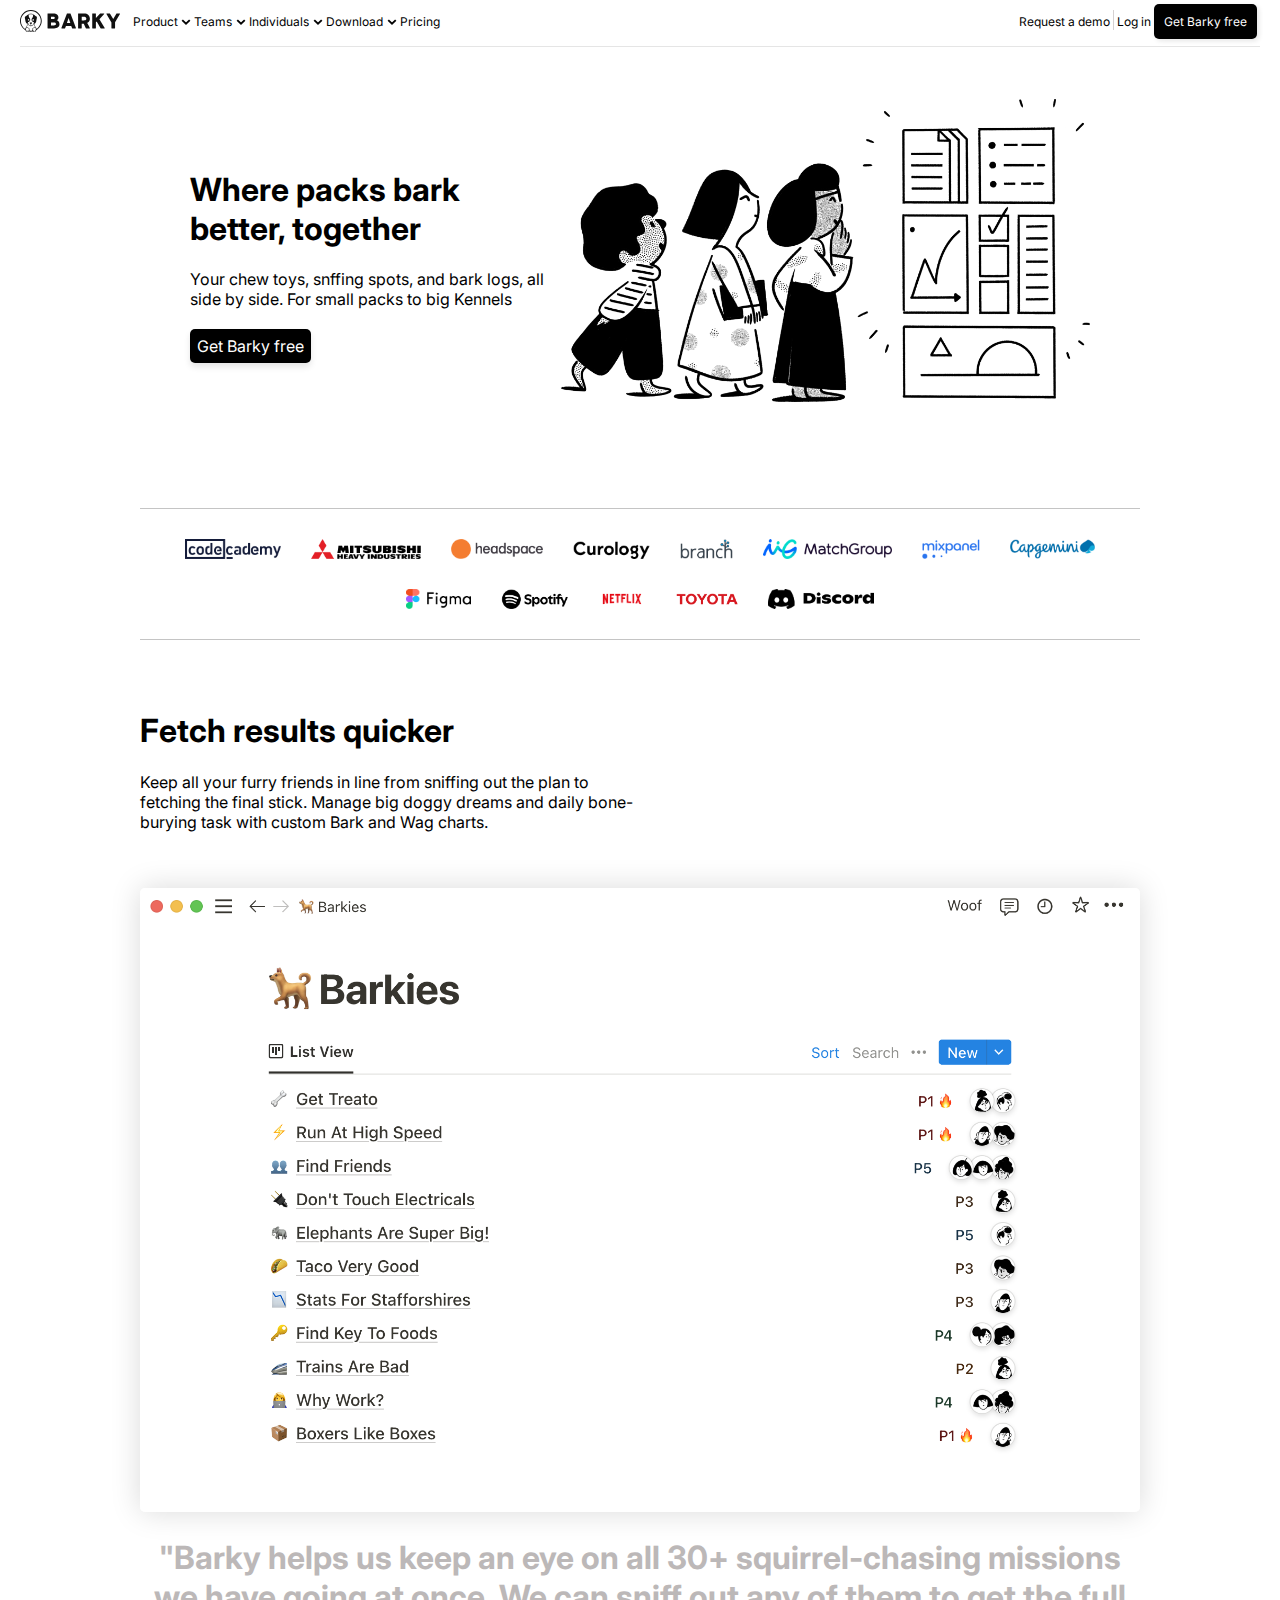
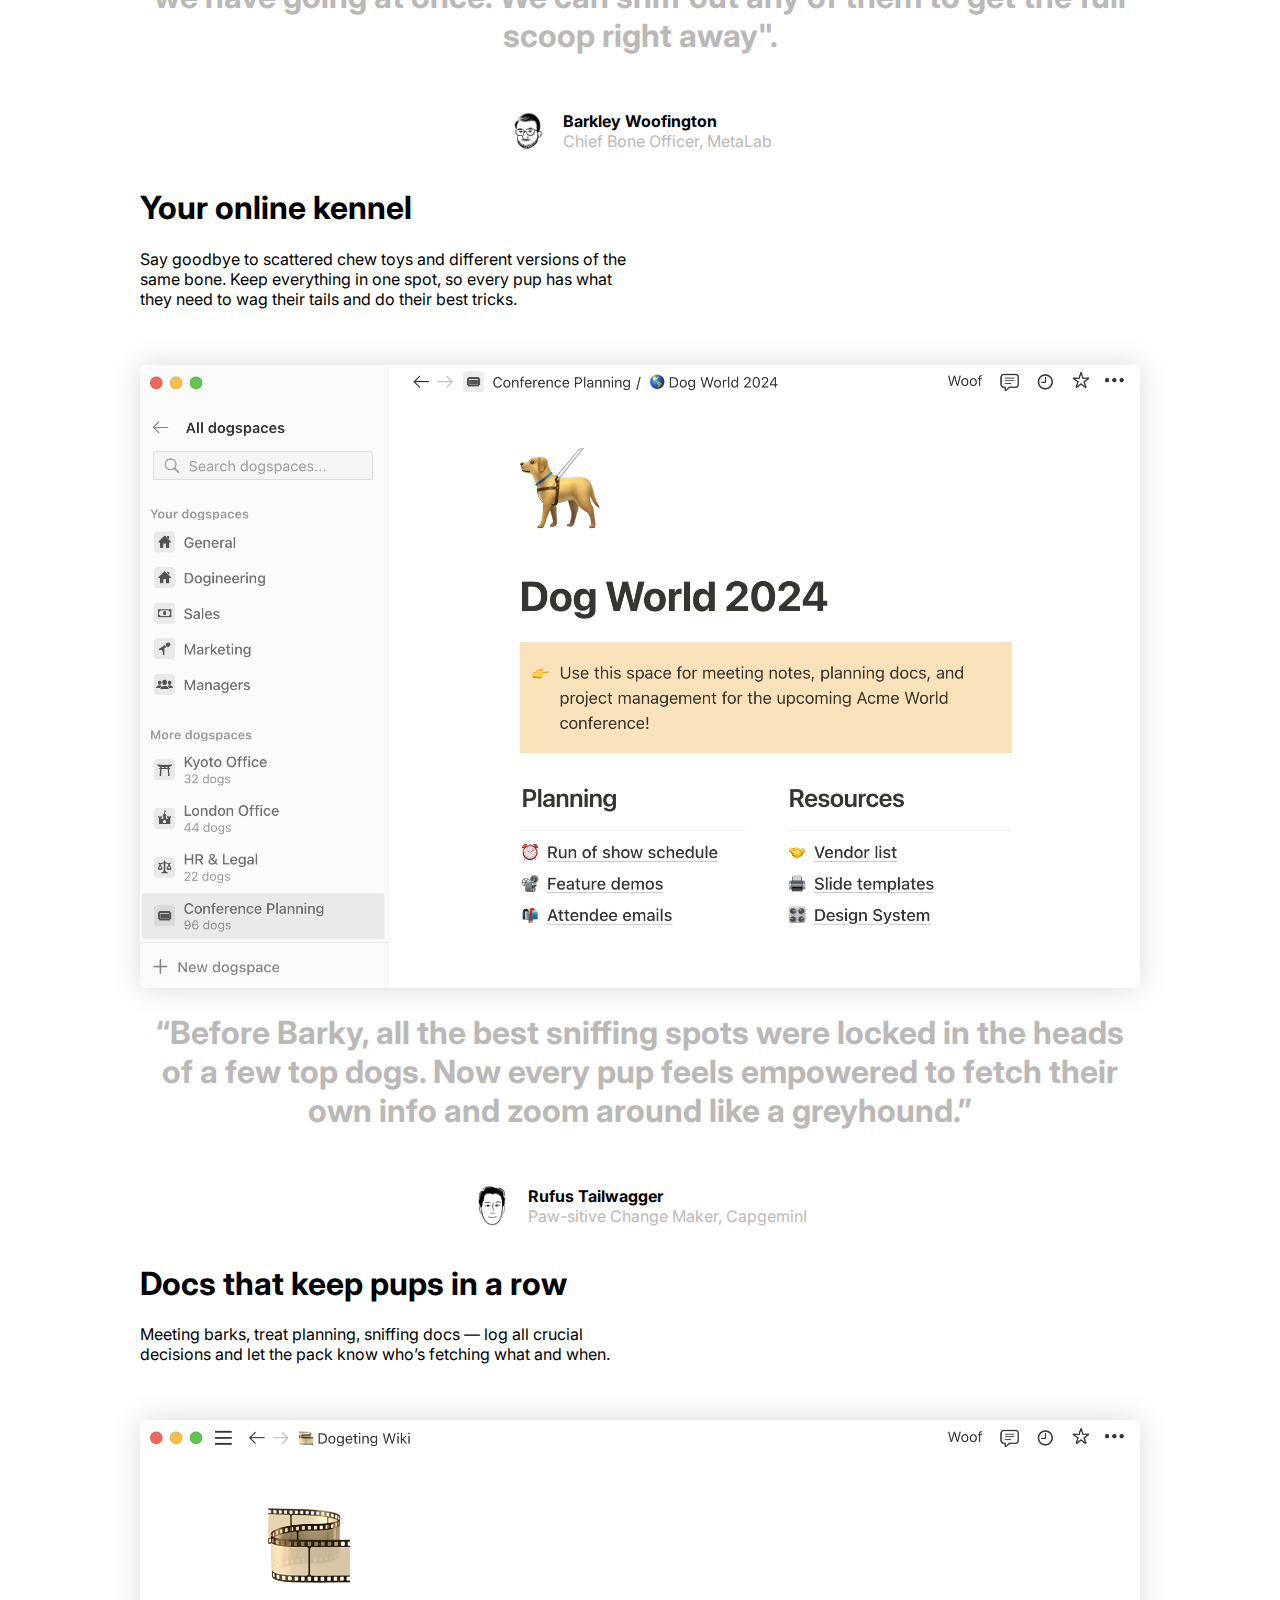
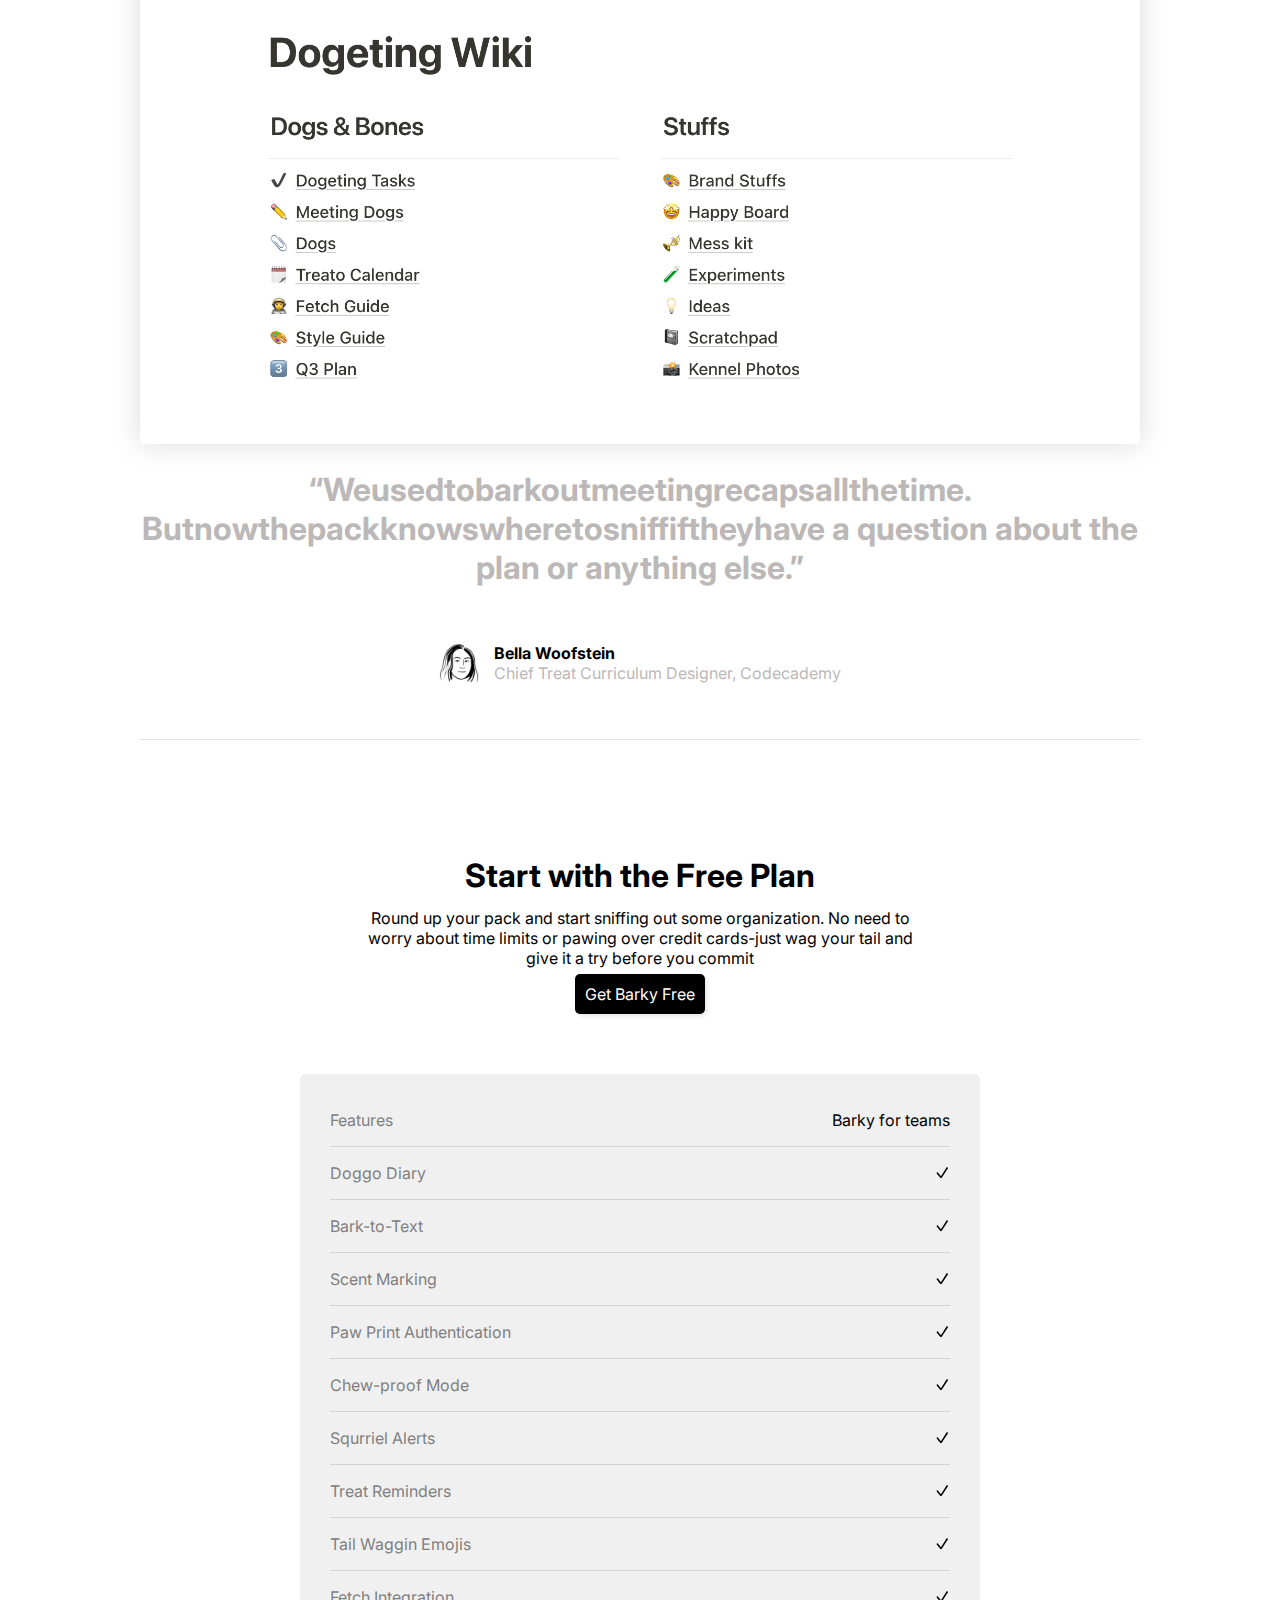
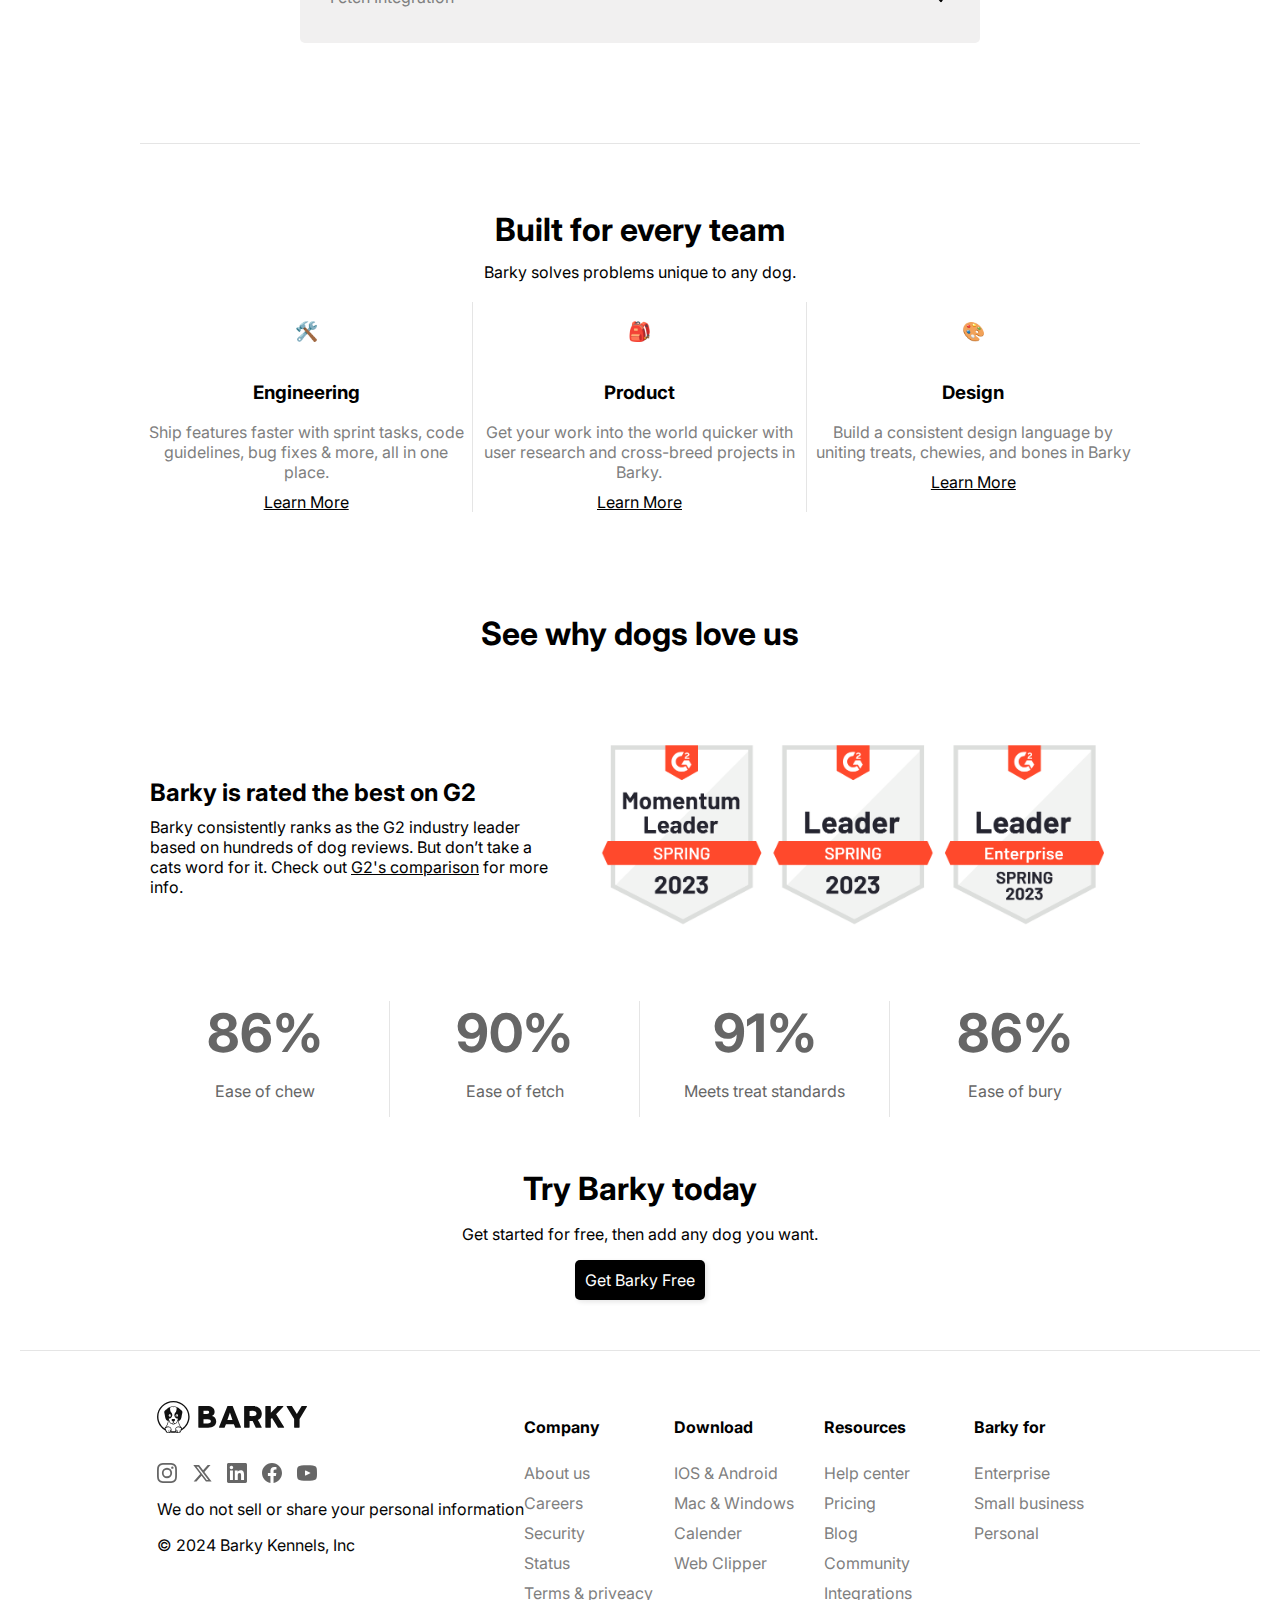
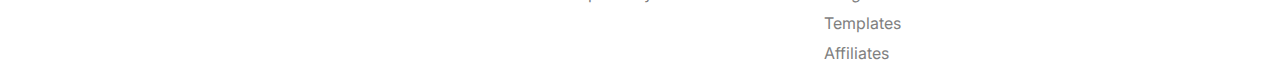
==== commit 071b8afa: "skjusterat olika fel" ====
--- a/material/index.html
+++ b/material/index.html
@@ -14,7 +14,7 @@
                 <img class="loggo" src="brand.svg" alt="logga-brand">
                 </div>
 
-                <div class="hover-meny"> 
+            <div class="hover-meny"> 
                 <a class="nav-item" href="#">Product </a>
                 <img class="pil" src="nav-caret.svg" alt="pil">
                 </div>
@@ -56,7 +56,7 @@
                 <a class="black-button" href="#">Get Barky free</a>
                 </div>
                 <div>
-                <a id="hamburger" href="#"><img src="hamburger.svg" alt="hamburger icon"></a>
+                <img class="hamburger" src="hamburger.svg" alt="hamburger icon"></a>
                 </div>
             </div>
         </nav>
@@ -69,7 +69,9 @@
                 <p>Your chew toys, snffing spots, and bark logs, all side by side. For small packs to big Kennels</p>
                 <a class="black-button-getbarky" href="#">Get Barky free</a>
             </div>
-            <img class="sektion-1-bild" src="teams-hero.png" alt="">
+            <div>
+                <img class="sektion-1-bild" src="teams-hero.png" alt="">
+            </div>
         </div>
 
         
@@ -251,7 +253,9 @@
                                 <a  class="learn-more" href="#">G2's comparison</a> for more info.
                             </p>
                         </div>
-                        <img  class="badges" src="badges.png" alt="bild på märken">
+                        <div>
+                            <img  class="badges" src="badges.png" alt="bild på märken">
+                        </div>
                     </div>
                     <div class="procent-sektion-8">
                         <div class="procent-sektion border-8">
@@ -281,55 +285,57 @@
     </main>
             <div id="border-footer"> </div>
     <footer>
-        <div class="container-footer">
-            <div class="container-bilder">
-                <img  class="brand-footer" src="brand.svg" alt="bild på brand" class="last-brand">
-                <div class="container-medie-iconer">
-                    <img src="share-01.svg" alt="bild på insta">
-                    <img src="share-02.svg" alt="bild på X">
-                    <img src="share-03.svg" alt="bild på in">
-                    <img src="share-04.svg" alt="bild på facebook">
-                    <img src="share-05.svg" alt="bild på yt">
-                </div>
-            </div>
-            <div class="footer-info">
-                <p>We do not sell or share your personal information</p>
-                <p>&copy; 2024 Barky Kennels, Inc</p>
-            </div>
-        </div>
-        <div id="footer-meny">
-            <div class="footer-links">
-                <p>Company</p>
-                <a href="#">About us</a>
-                <a href="#">Careers</a>
-                <a href="#">Security</a>
-                <a href="#">Status</a>
-                <a href="#">Terms & priveacy</a>
-            </div>
-            <div class="footer-links">
-                <p>Download</p>
-                <a href="#">IOS & Android</a>
-                <a href="#">Mac & Windows</a>
-                <a href="#">Calender</a>
-                <a href="#">Web Clipper</a>
-            </div>
-            <div class="footer-links" >
-                <p>Resources</p>
-                <a href="#">Help center</a>
-                <a href="#">Pricing</a>
-                <a href="#">Blog</a>
-                <a href="#">Community</a>
-                <a href="#">Integrations</a>
-                <a href="#">Templates</a>
-                <a href="#">Affiliates</a>
-            </div>
-            <div class="footer-links">
-                <p>Barky for</p>
-                <a href="">Enterprise</a>
-                <a href="">Small business</a>
-                <a href="">Personal</a>
-            </div>
-        </div>
+            <div id="footer-content">
+                <div class="container-footer">
+                    <div class="container-bilder">
+                        <img  class="brand-footer" src="brand.svg" alt="bild på brand" class="last-brand">
+                    <div class="container-medie-iconer">
+                            <img src="share-01.svg" alt="bild på insta">
+                            <img src="share-02.svg" alt="bild på X">
+                            <img src="share-03.svg" alt="bild på in">
+                            <img src="share-04.svg" alt="bild på facebook">
+                            <img src="share-05.svg" alt="bild på yt">
+                        </div>
+                    </div>
+                    <div class="footer-info">
+                        <p>We do not sell or share your personal information</p>
+                        <p>&copy; 2024 Barky Kennels, Inc</p>
+                    </div>
+                </div>
+                <div id="footer-meny">
+            </div>
+                <div class="footer-links">
+                    <p>Company</p>
+                    <a href="#">About us</a>
+                    <a href="#">Careers</a>
+                    <a href="#">Security</a>
+                    <a href="#">Status</a>
+                    <a href="#">Terms & priveacy</a>
+                </div>
+                <div class="footer-links">
+                    <p>Download</p>
+                    <a href="#">IOS & Android</a>
+                    <a href="#">Mac & Windows</a>
+                    <a href="#">Calender</a>
+                    <a href="#">Web Clipper</a>
+                </div>
+                <div class="footer-links" >
+                    <p>Resources</p>
+                    <a href="#">Help center</a>
+                    <a href="#">Pricing</a>
+                    <a href="#">Blog</a>
+                    <a href="#">Community</a>
+                    <a href="#">Integrations</a>
+                    <a href="#">Templates</a>
+                    <a href="#">Affiliates</a>
+                </div>
+                <div class="footer-links">
+                    <p>Barky for</p>
+                    <a href="">Enterprise</a>
+                    <a href="">Small business</a>
+                    <a href="">Personal</a>
+                </div>
+            </div>
     </footer>
 </body>
 </html>--- a/material/index.css
+++ b/material/index.css
@@ -4,11 +4,6 @@
     box-sizing: border-box;
 }
 
-@media (max-width: 600px){
-    .hamburger{
-        display: none;
-    }
-}
 
 @font-face{
     font-family: inter;
@@ -21,7 +16,9 @@
 }
 
 /*----MOBIL VY----*/
-@media (max-width: 599px){
+@media (max-width: 600px){
+   
+    
     nav{
        
         align-items: center;
@@ -29,6 +26,10 @@
         position: relative;
         border-bottom: none;
         margin-left: 10px;
+        position: fixed;
+        top: 0;
+        right: 20px;
+        left: 20px;
     }
 
     .pil{
@@ -61,6 +62,7 @@
     }
 
     #sektion-1{
+        
         flex-direction: column;
         text-align: center;
         padding: 20px;
@@ -96,7 +98,7 @@
         font-size: 26px;
         text-align: center;
     }
-    
+
     .work-sektion-7, .betyg-sektion-8, .procent-sektion-8 {
         display: flex;
         flex-direction: column;
@@ -125,8 +127,11 @@
         gap: 10px;
     }
 
-   
-}
+}
+
+
+
+
 
 :root{
     --header-bg-color: white;
@@ -134,28 +139,23 @@
 }
 
 body{
-    margin: 0;
+    margin: 0 20px;
 }
 
 header{
     display: flex;
     align-items: baseline;
     justify-content: baseline;
-    position: fixed;
-    top: 0;
-    left: 0;
-    right: 0;
-    margin: 0px 10px;
     background-color: var(--header-bg-color)
 }
 
 nav{
     display: flex;
     justify-content: space-between;
-    padding: 20px 0px;
-    margin: 0 20px;
+    padding: 10px 0px;
     border-bottom: 1px solid #e5e5e5;
-    width: 1200px;
+    flex-grow: 1;
+    background-color: white;
 }
 
 .loggo{
@@ -165,13 +165,11 @@
 
 #left-menu, #right-menu{
     display: flex;
-    gap: 10px;
-    
-}
-
-#right-menu{
-    margin-left: 100px;
-}
+    gap: 3px;
+    
+}
+
+
 
 .pil{
     width: 10px;    
@@ -181,12 +179,13 @@
 nav a{
     text-decoration: none;
     color: black;
+    font-size: 12px;
 }
 
 .nav-item{
     justify-self: center;
     align-self: center;
-    margin: 0px 10px;
+   
 }
 
 .hover-meny{
@@ -213,6 +212,9 @@
     box-shadow: 2px 2px 5px rgba(0, 0, 0, 0.1);
 }
 
+.hamburger{
+    display: inline;
+}
 
 
 /* ändra färg, padding behövs? */
@@ -235,20 +237,19 @@
 
 #sektion-1{
     display: flex;
-    flex-direction: row;
+    justify-content: center;
     justify-content: space-between;
     align-items: center;
     gap: 10px;
     padding: 50px;
-    max-width: 999px;    
-}
+    
+
+    
+}
+
 
 .sektion-1-bild{
     width: 100%;
-    height: 300px;
-    object-fit: cover;
-    margin-left: 20px;
-    margin-top: 77px;
 }
 
 .sektion-info-1 p{
@@ -472,6 +473,10 @@
     padding: 0 40px;
 }
 
+.sektion-info{
+    text-align: center;
+}
+
 .sektion-info h1{
     line-height: 1;
     margin: 0;
@@ -527,7 +532,7 @@
     display: grid;
     grid-template-columns: repeat(3,1fr);
     margin: 20px 0 80px 0 ;
-    width: 800px;
+    
     
 }
 
@@ -600,8 +605,7 @@
 }
 
 .badges{
-    height: 200px;
-    max-width: 100%;
+  width: 100%;
 }
 
 .procent-sektion-8{
@@ -648,7 +652,7 @@
 
 /* HÄR BÖRJAR FOOTER*/
 #border-footer{
-    width: 1200px;
+    
     border-top: 1px solid #e5e5e5;
     margin-left: auto;
     margin-right: auto;
@@ -657,21 +661,16 @@
 }
 
 footer{
-    
-    padding: 70px;
-    margin: 0 20px;
-    display: flex;
-    justify-content: center;
-  
-    gap: 56px;
-    margin-right: 40px;
+    display: flex;
+    justify-content: center;
+    margin-top: 50px;
+   
 }
 
 
 .container-footer{
     display: flex;
     flex-direction: column;
-    gap: 50px;
 }
 
 .container-bilder{
@@ -703,7 +702,7 @@
 #footer-meny{
     display: grid;
     grid-template-columns: repeat(4, 1fr);
-    gap: 70px;
+  
     
 }
 
@@ -727,3 +726,11 @@
     cursor: pointer
 }
 
+#footer-content{
+    max-width: 1200px;
+    display: flex;
+}
+
+footer{
+    width: 100%;
+}
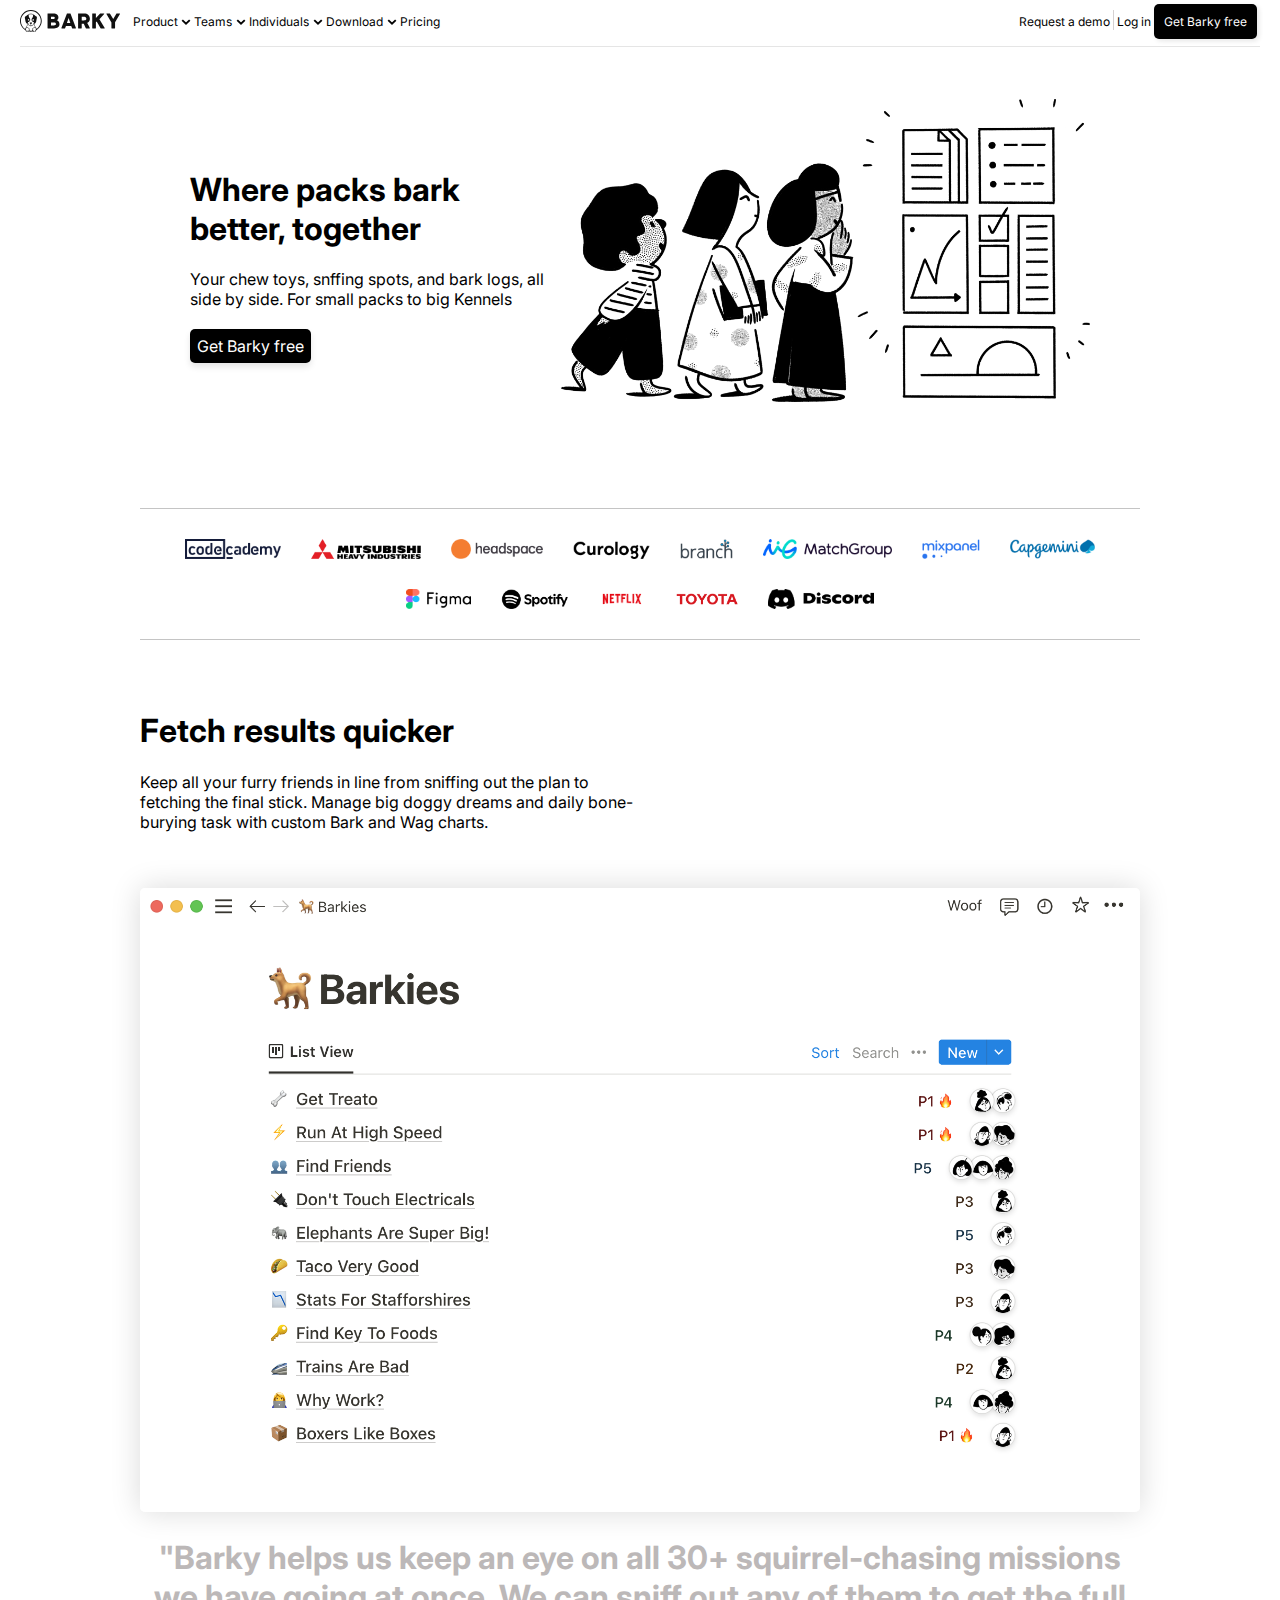
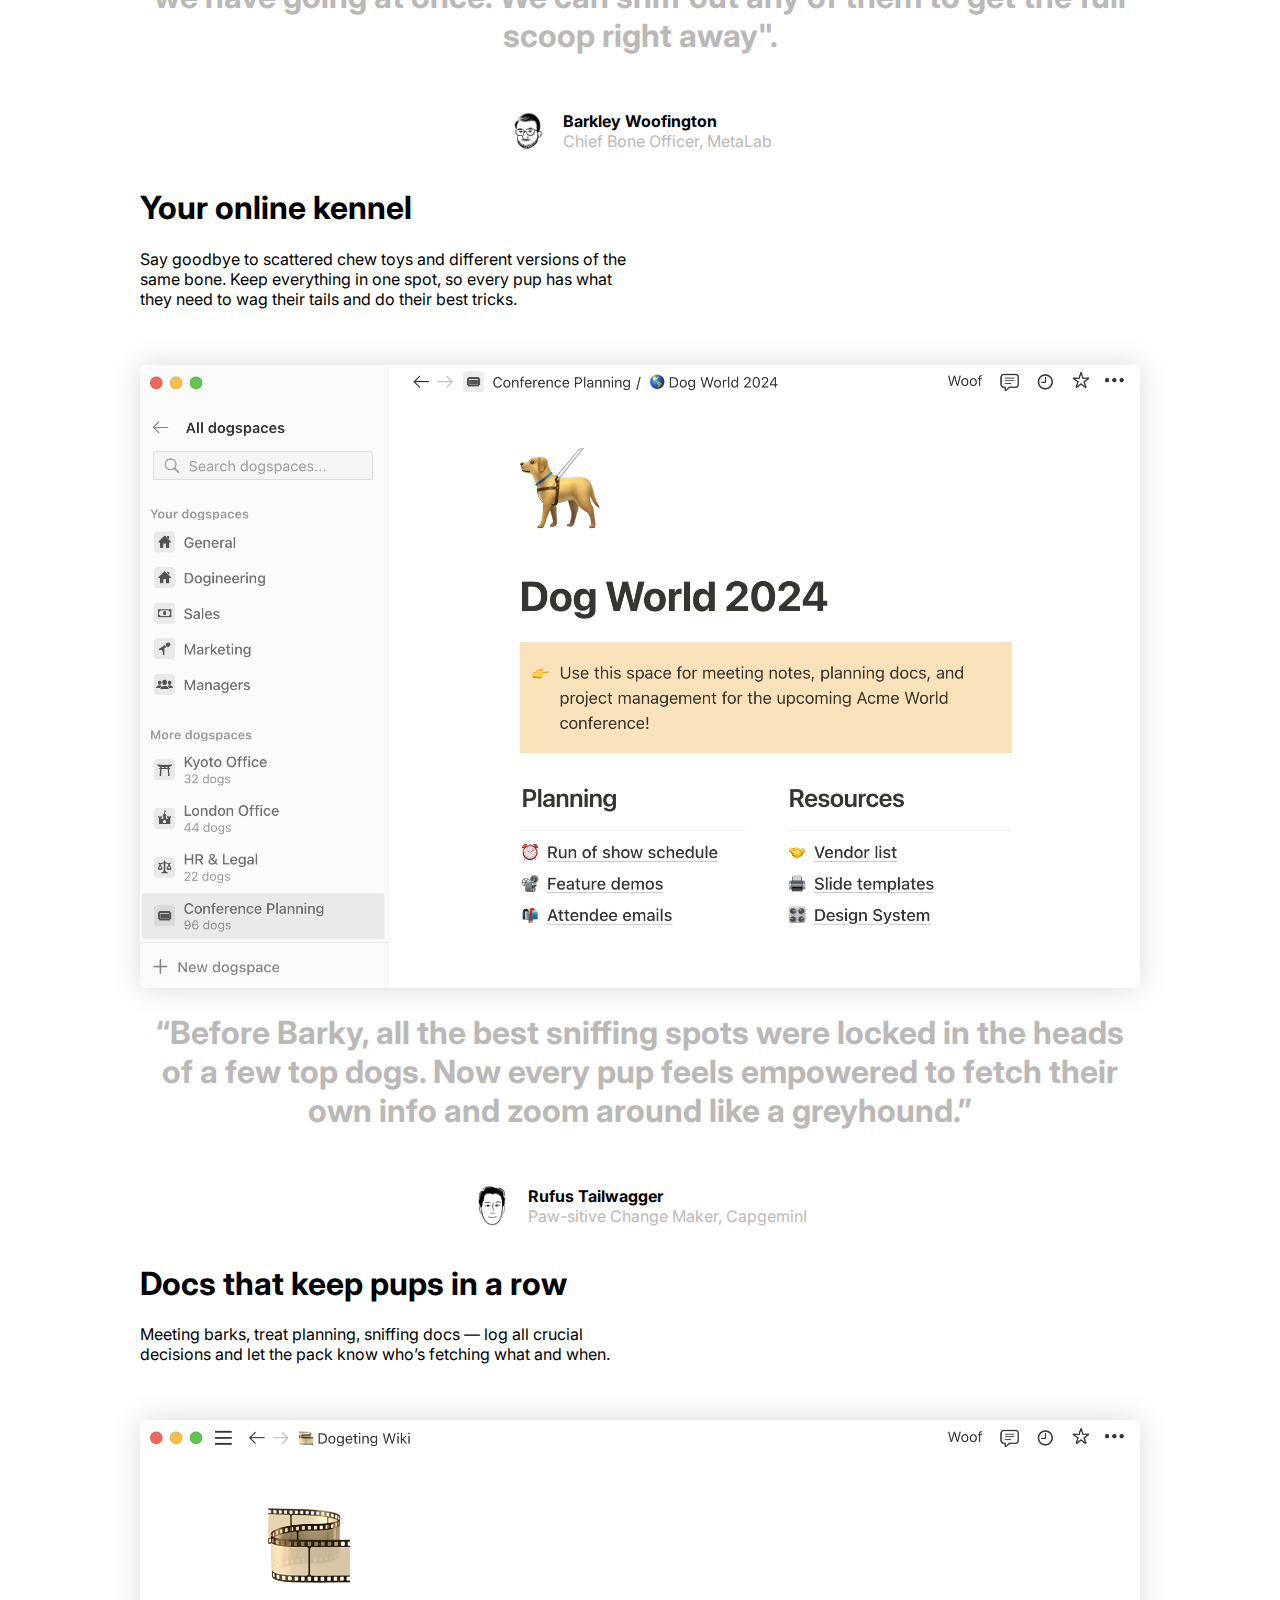
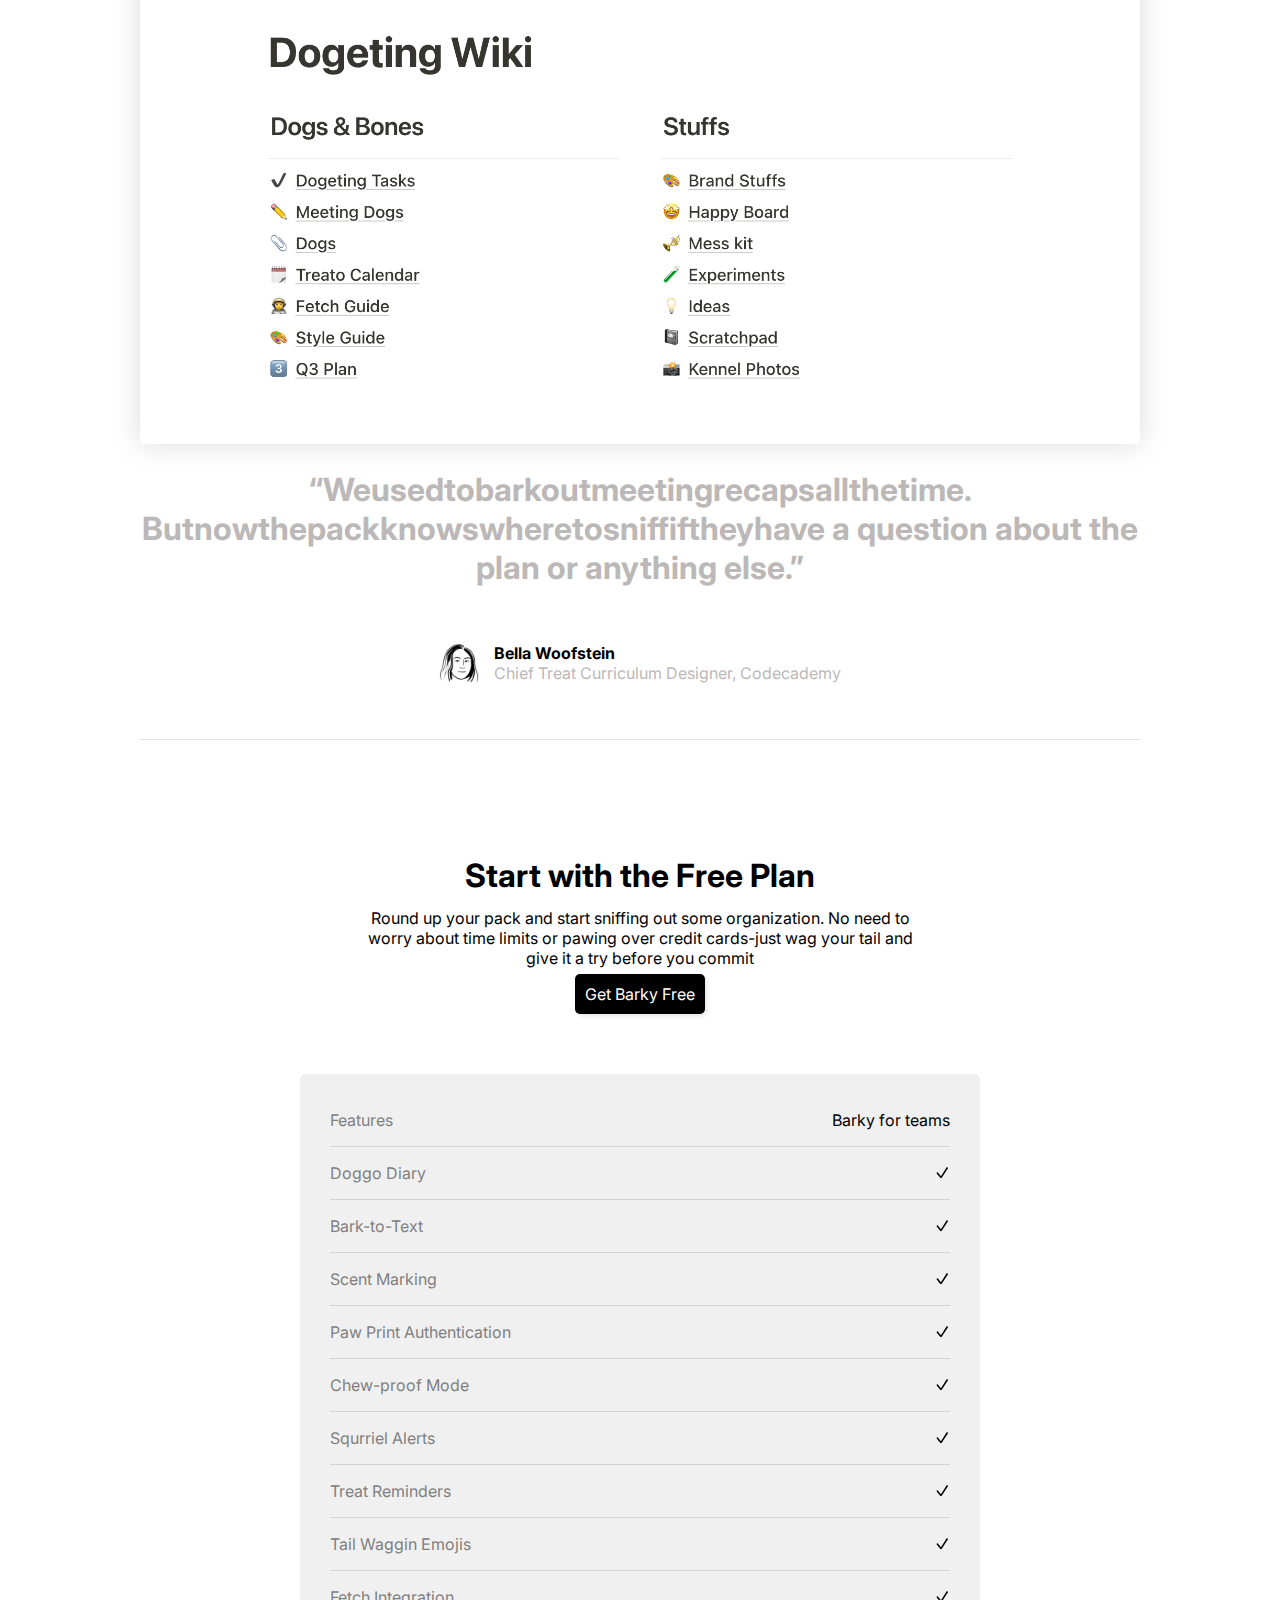
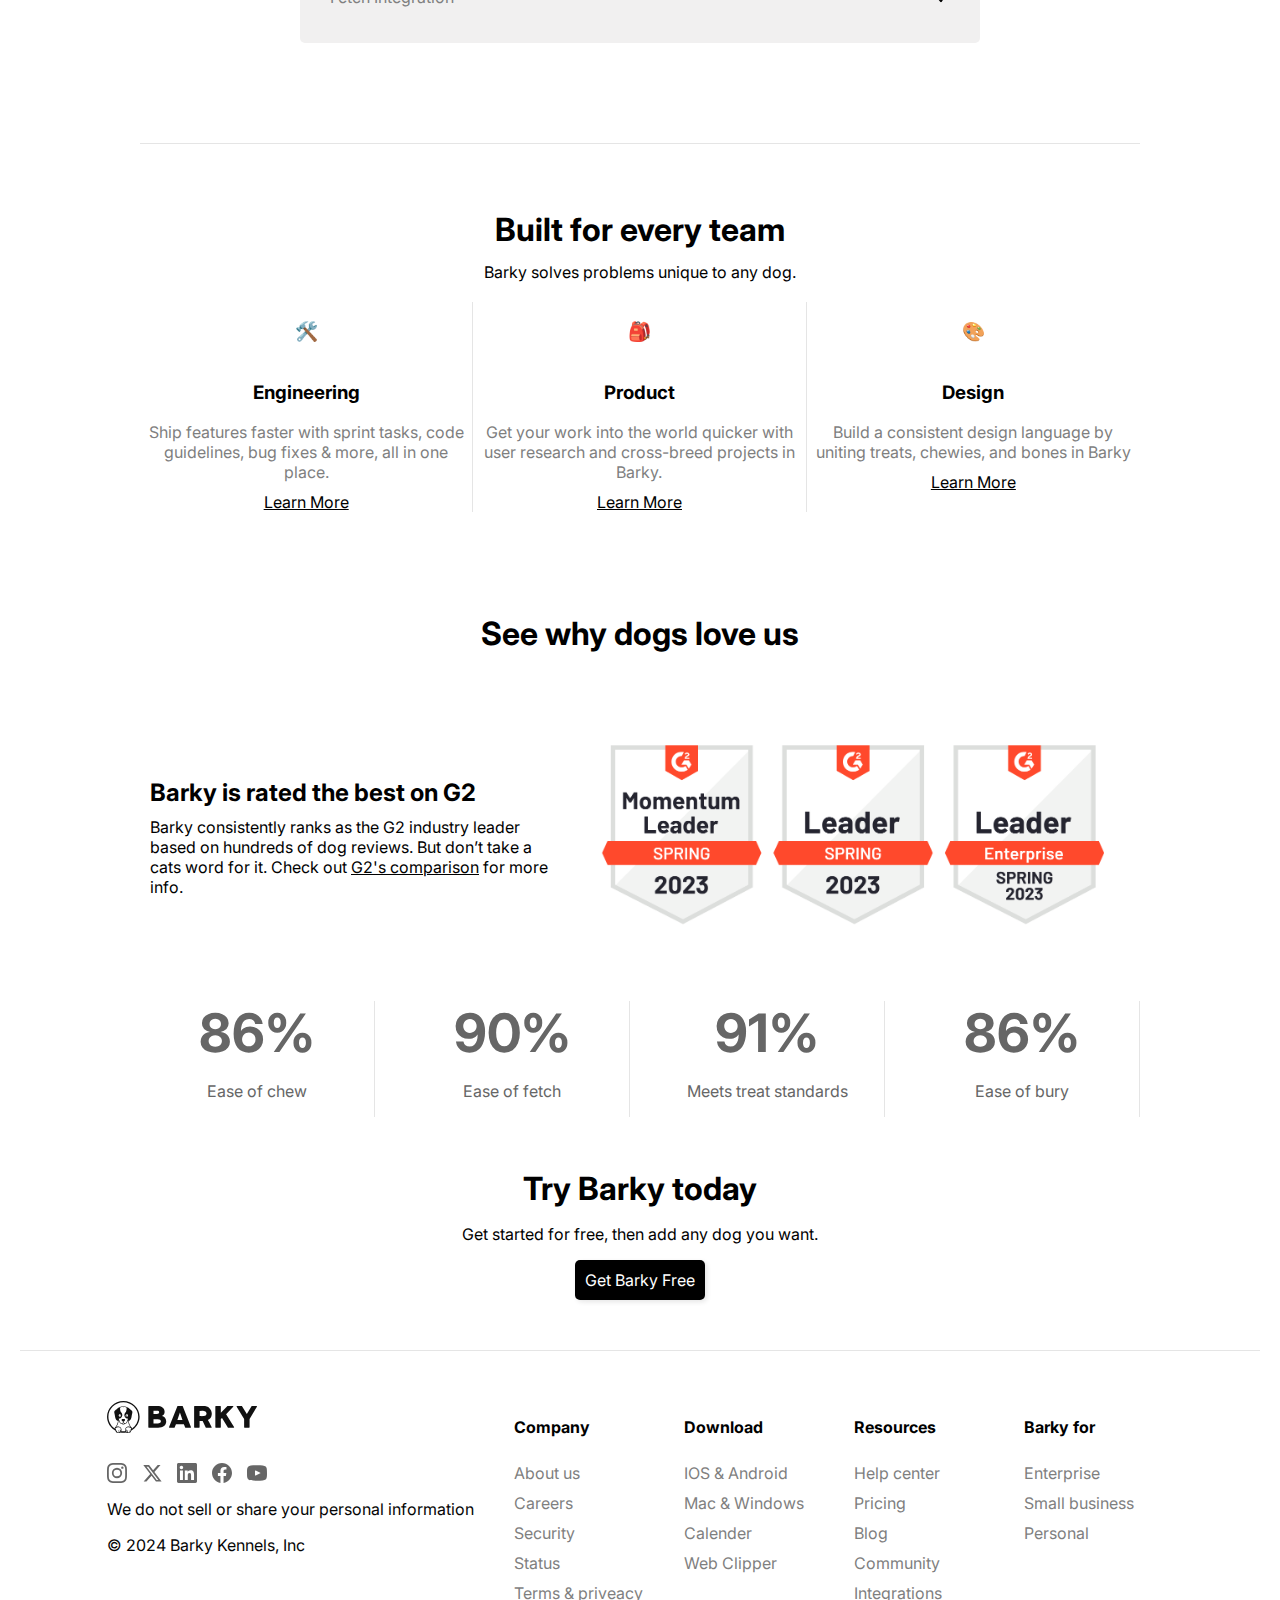
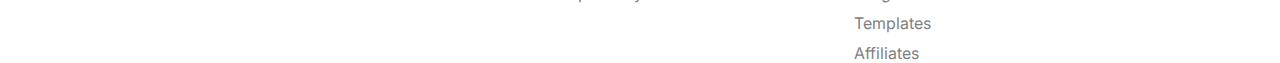
==== commit 6347d953: "Lagt in så mobilvy funkar och fixat små ändringar i ordningen, classer samt fixat små fel" ====
--- a/material/index.html
+++ b/material/index.html
@@ -270,7 +270,7 @@
                             <h1>91%</h1>
                             <p>Meets treat standards</p>
                         </div>
-                        <div class="procent-sektion">
+                        <div class="procent-sektion border-8">
                             <h1>86%</h1>
                             <p>Ease of bury</p>
                         </div>
--- a/material/index.css
+++ b/material/index.css
@@ -1,7 +1,8 @@
-/* FIXA -färger- -mobilvy- -variabler?- -maxwidth/min- -media- -typsnitt-*/
+
 *{
     font-family: inter;
     box-sizing: border-box;
+    
 }
 
 
@@ -61,6 +62,34 @@
         padding: 0 30px;
     }
 
+
+    main {
+        padding: 10px; 
+    }
+    
+    .sektion-1, .sektion-2, .sektion-3 {
+        padding: 10px; 
+    }
+    
+    .betyg-sektion-8, .procent-sektion-8, .sektion-info-8 {
+        flex-direction: column; 
+        align-items: center; 
+    }
+
+    .procent-sektion-8 {
+        grid-template-columns: repeat(2, 1fr); 
+        flex-direction: column;
+    }
+
+    .procent-sektion{
+        width: 100%;
+    }
+
+    .badges {
+        width: 80%; 
+        max-width: 300px; 
+    }
+
     #sektion-1{
         
         flex-direction: column;
@@ -72,10 +101,12 @@
         margin-left: 0;
         margin-top: 20px;
         width: 100%;
+        order: 1;
     }
 
     .sektion-info-1{
         align-items: center;
+        order: 2;
     }
 
     #sektion-2{
@@ -89,6 +120,7 @@
     .sektion-3 .sektion-3-snabb-resultat{
         text-align: center;
     }
+    
 
     .main-sektion-3 h1{
         font-size: 26px;
@@ -98,6 +130,44 @@
         font-size: 26px;
         text-align: center;
     }
+
+    .sektion-5 {
+        padding: 20px; 
+        align-items: center; 
+        text-align: center; 
+        max-width: 100%; 
+    }
+
+    .sektion-5-snabb-resultat {
+        max-width: 100%; 
+        text-align: center; 
+    }
+
+    .main-sektion-5 h1 {
+        font-size: 20px; 
+        text-align: center;
+    }
+
+    .sektion-5-bild {
+        width: 100%; 
+        margin: 0 auto; 
+    }
+
+    .liten-loggo-sektion-5 {
+        justify-content: center; 
+        gap: 10px; 
+    }
+
+    .liten-loggo-sektion-5 img {
+        width: 30px; 
+    }
+
+    .border-sektion-5 {
+        margin: 20px 0; 
+        width: 100%; 
+    }
+
+   
 
     .work-sektion-7, .betyg-sektion-8, .procent-sektion-8 {
         display: flex;
@@ -106,6 +176,44 @@
 
     }
 
+    .betyg-sektion-8 {
+        flex-direction: column; 
+        align-items: center; 
+        padding: 20px; 
+    }
+
+    .badges {
+        width: 80%; 
+        max-width: 300px; 
+    }
+
+    .betyg-sektion-info p {
+        width: auto; 
+        text-align: center; 
+    }
+
+    .procent-sektion-8 {
+        
+        display: grid;
+        grid-template-columns: repeat(2, 1fr); 
+        gap: 10px; 
+        padding-bottom: 100px; 
+    }
+
+    .procent-sektion {
+        align-items: center; 
+        text-align: center; 
+        margin: 0; 
+    }
+
+    .border-8 {
+        border-right: none; 
+        border-bottom: 1px solid #e5e5e5; 
+        width: 100%;
+        height: 1px; 
+    }
+
+
     .procent-sektion, .border-7{
         border-right: none;
     }
@@ -127,6 +235,7 @@
         gap: 10px;
     }
 
+   
 }
 
 
@@ -213,7 +322,7 @@
 }
 
 .hamburger{
-    display: inline;
+   display: inline;
 }
 
 
@@ -426,7 +535,6 @@
 }
 
 .sektion-5-bild{
- 
     width: 100%;
     border-radius: 5px;
     box-shadow: 0px 0px 30px rgba(0, 0, 0, 0.15);
@@ -612,6 +720,7 @@
    display: grid;
    grid-template-columns: repeat(4, 1fr);
    margin-bottom: 30px;
+   gap: 20px;
 }
 
 .procent-sektion{
@@ -643,6 +752,7 @@
 margin-left: auto;
 margin-right: auto;
 margin-bottom: 30px;
+margin-top: 20px;
 }
 
 .sektion-info-8 h1{
@@ -664,9 +774,13 @@
     display: flex;
     justify-content: center;
     margin-top: 50px;
-   
-}
-
+    margin-left: auto;
+    margin-right: auto;
+}
+
+#footer-content{
+    gap: 20px;
+}
 
 .container-footer{
     display: flex;
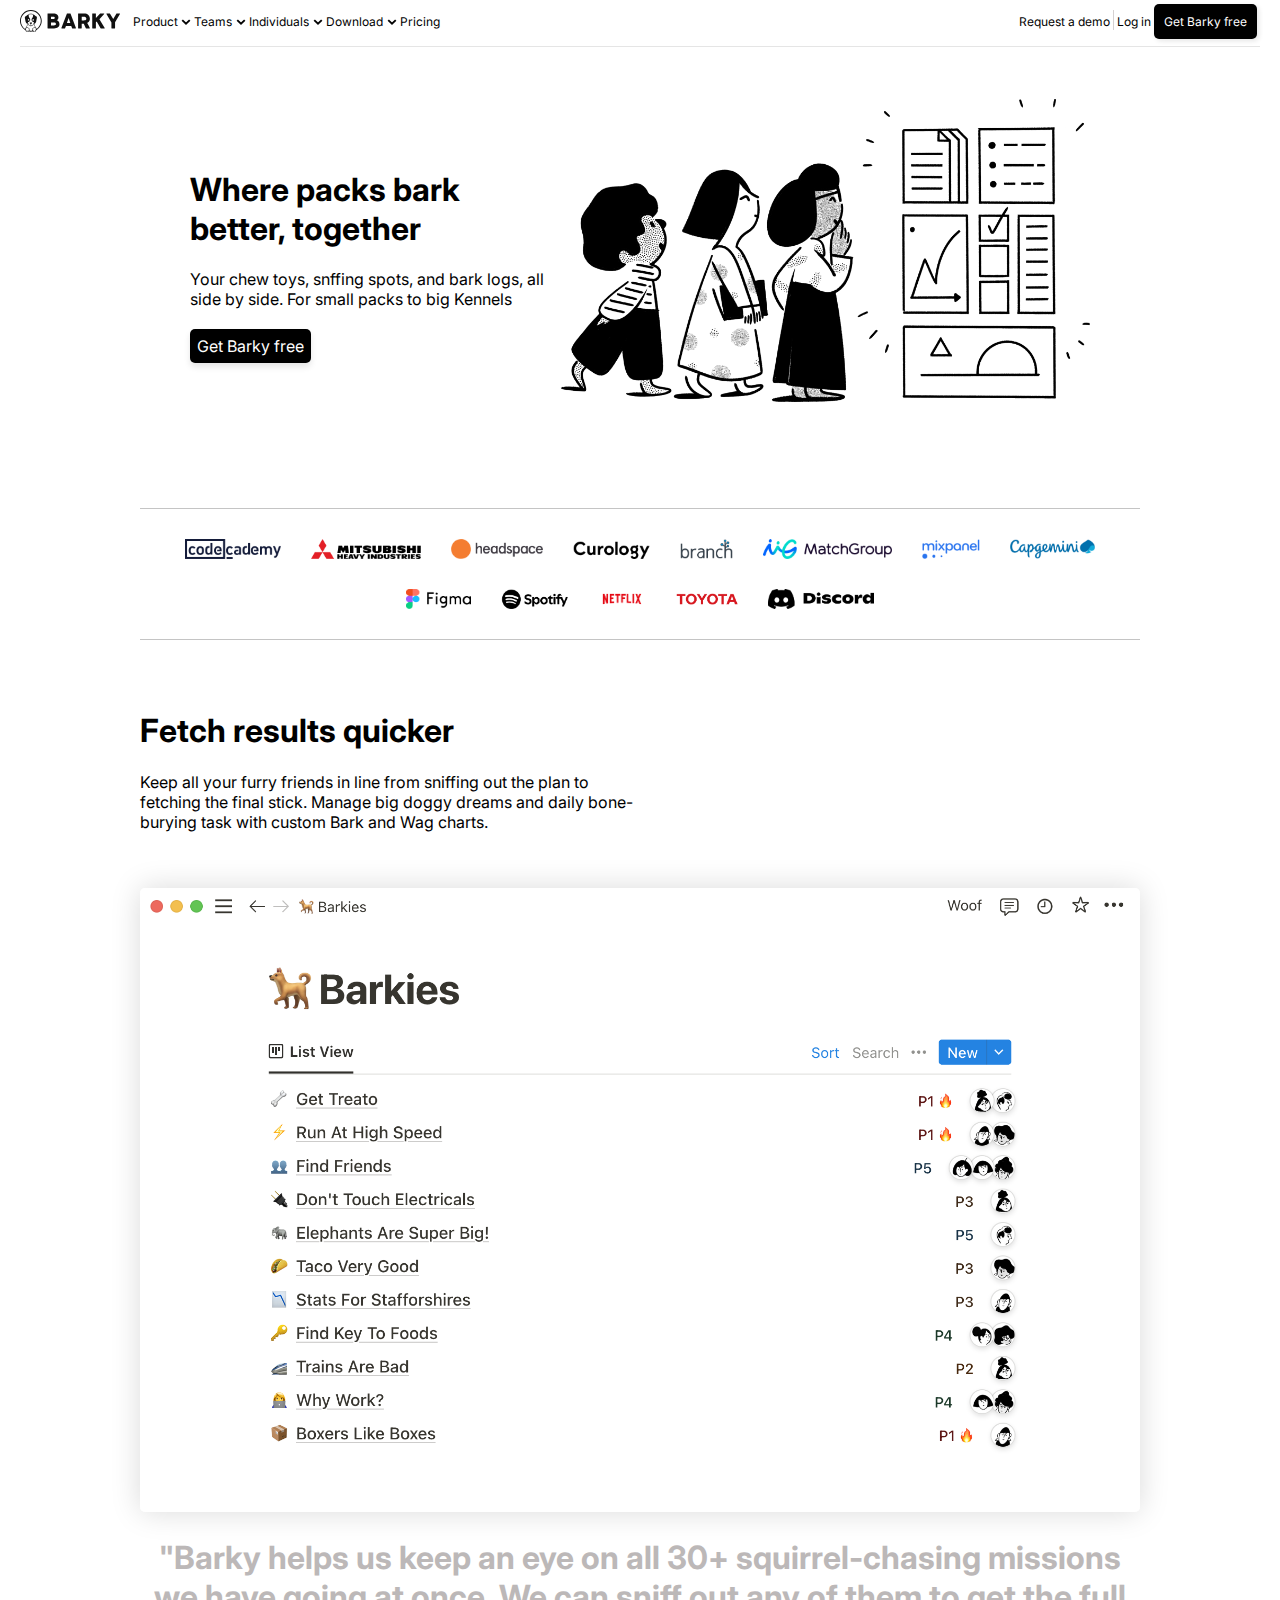
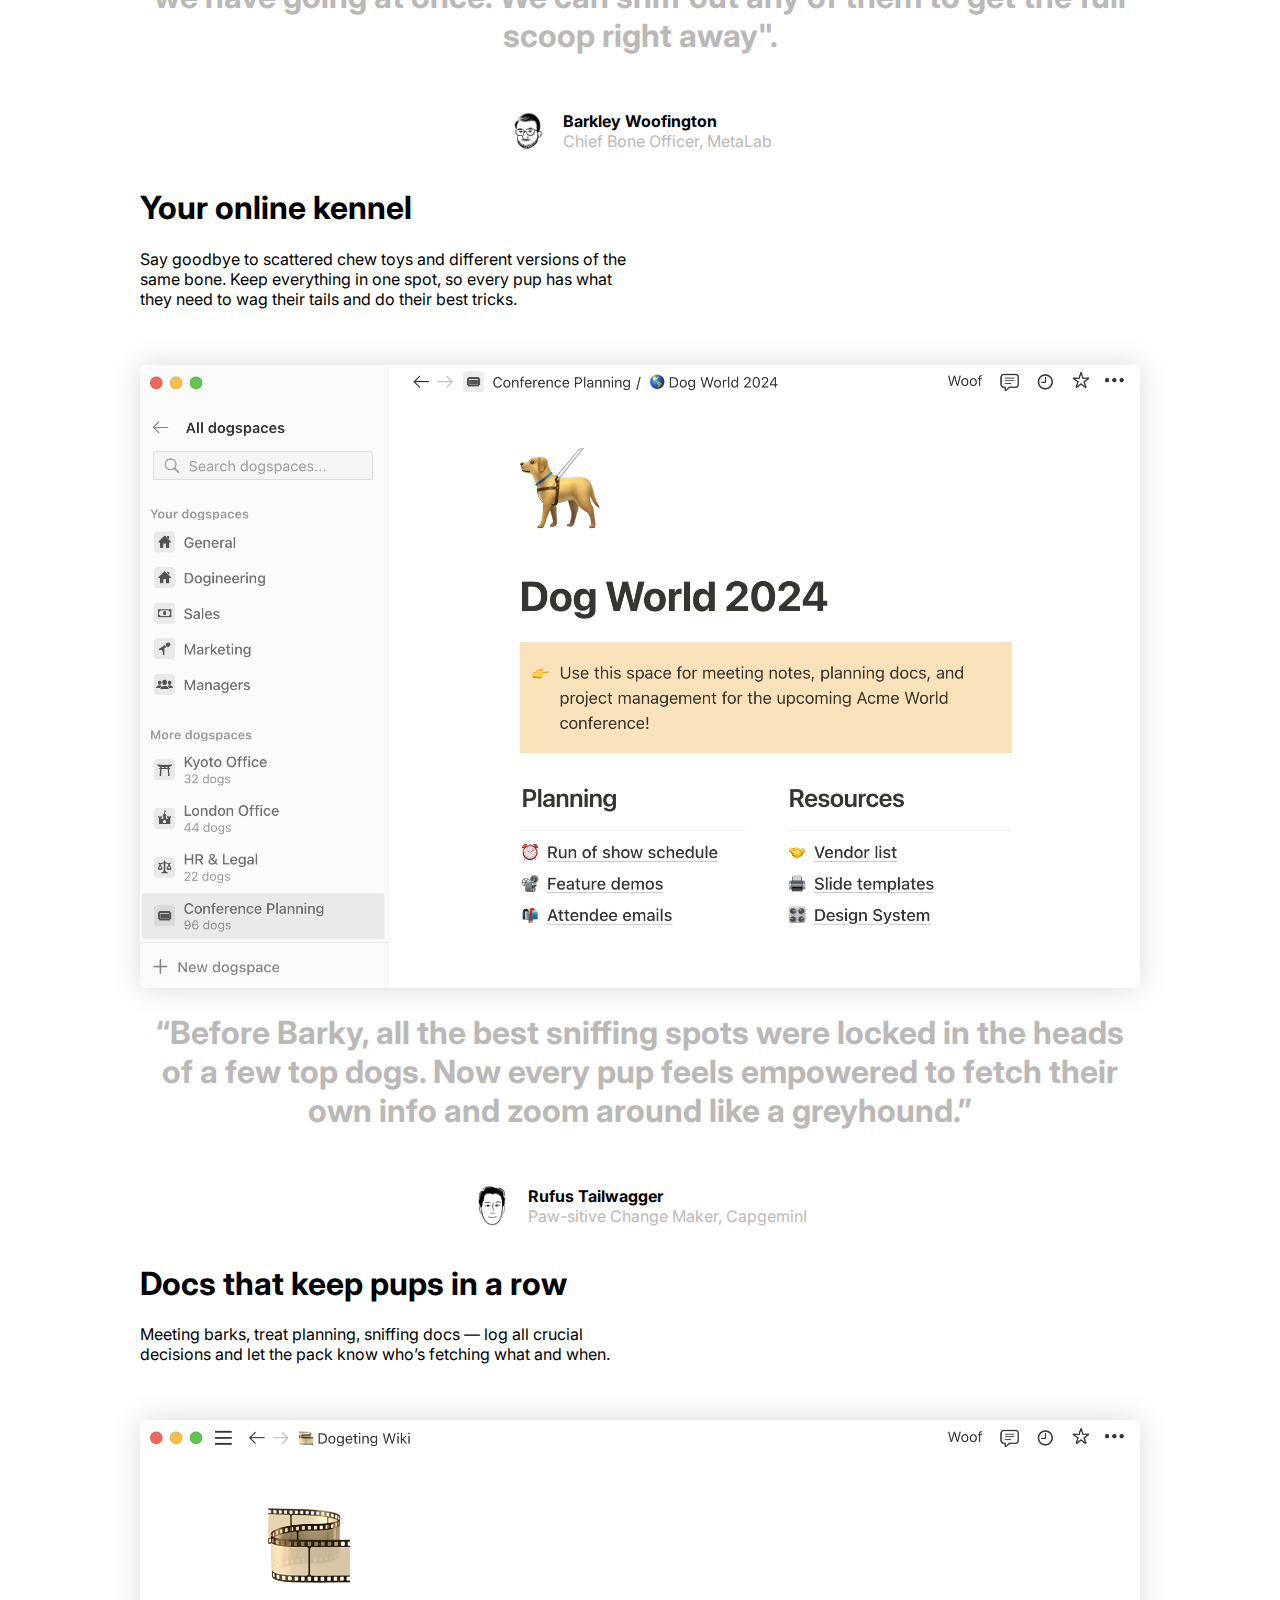
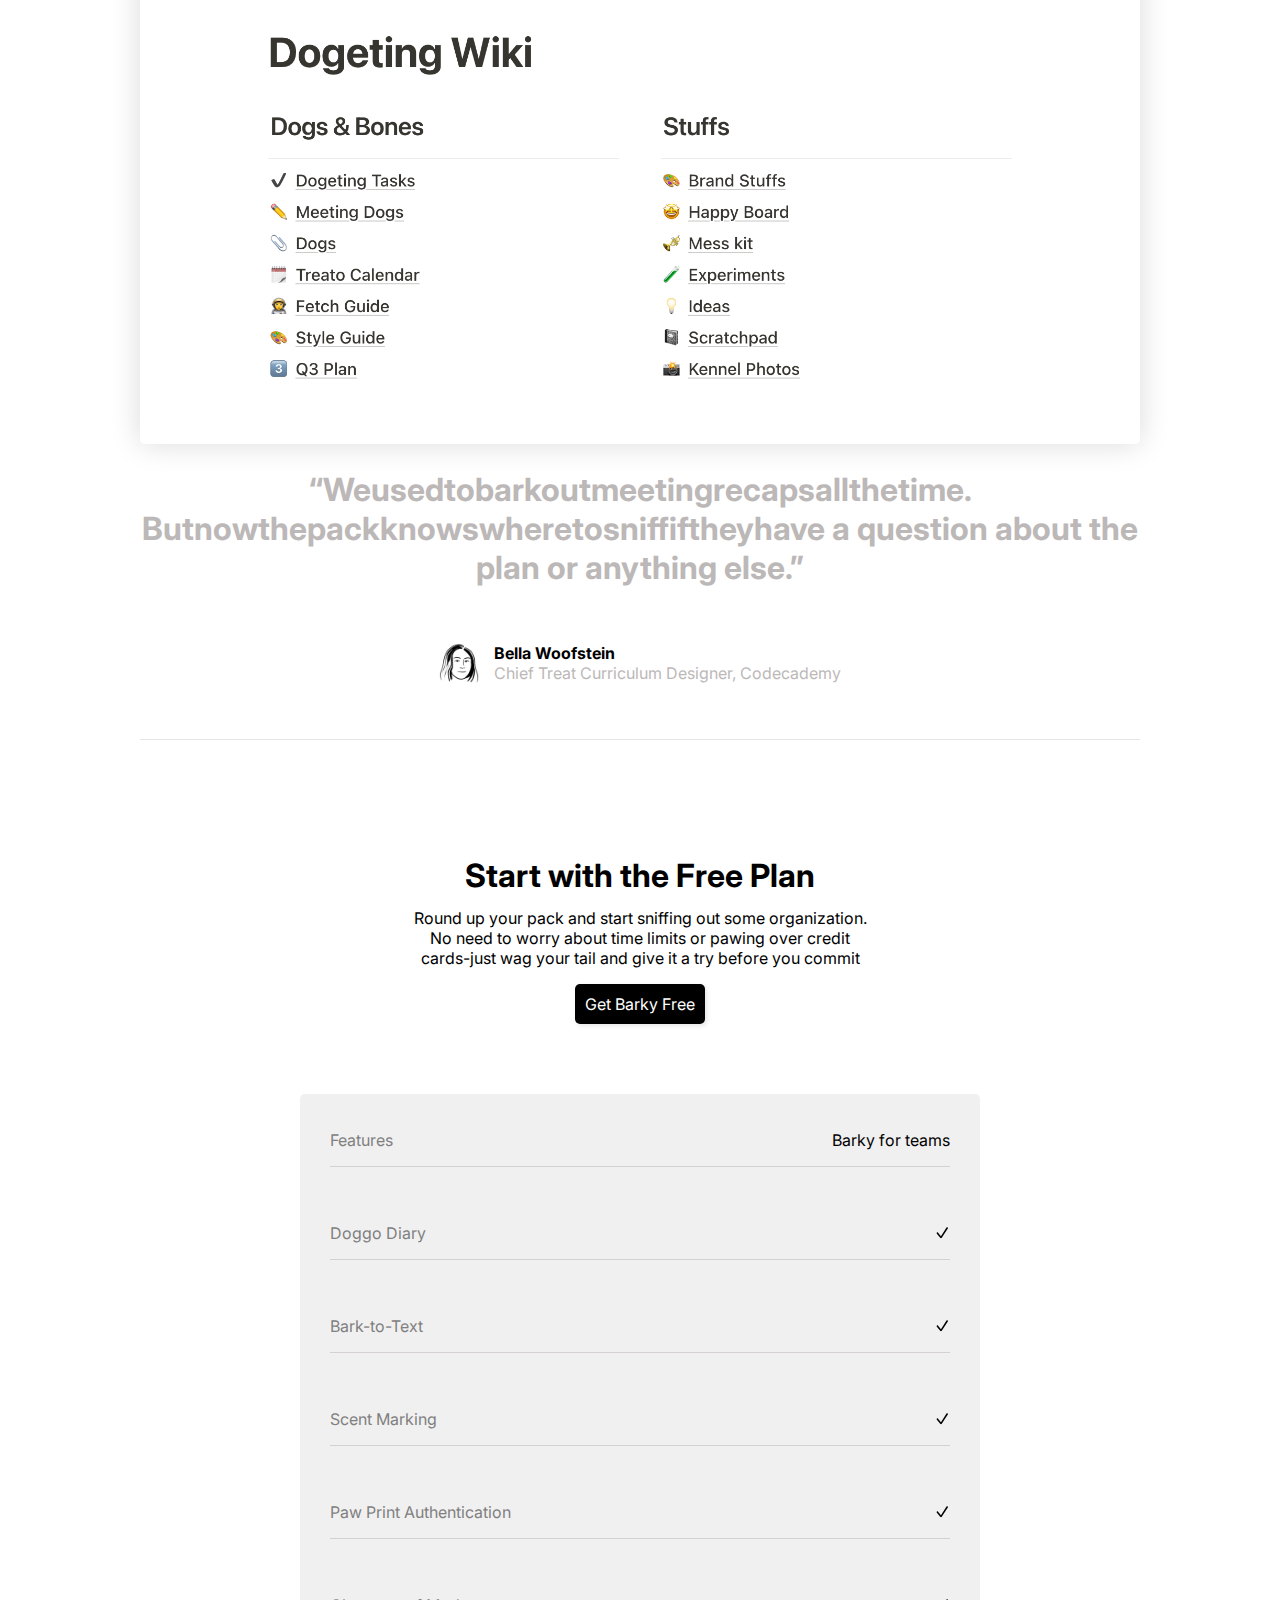
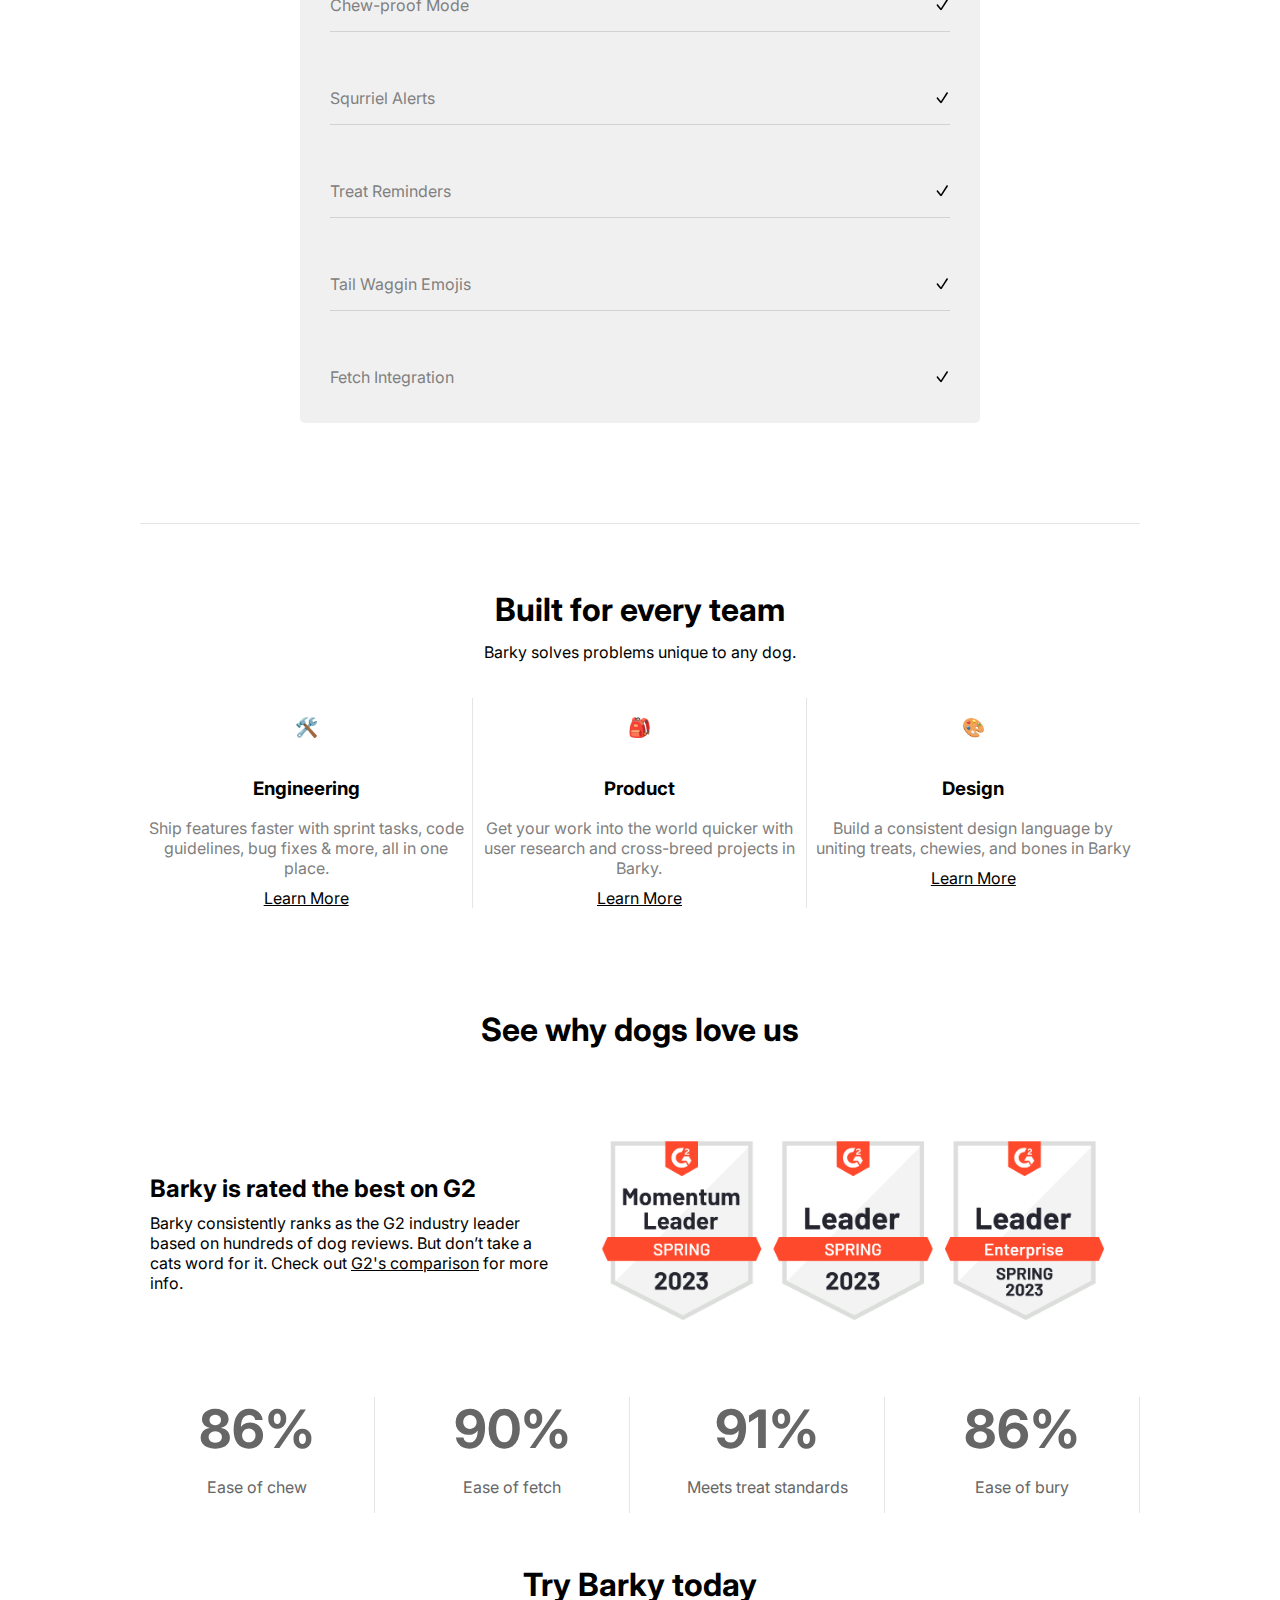
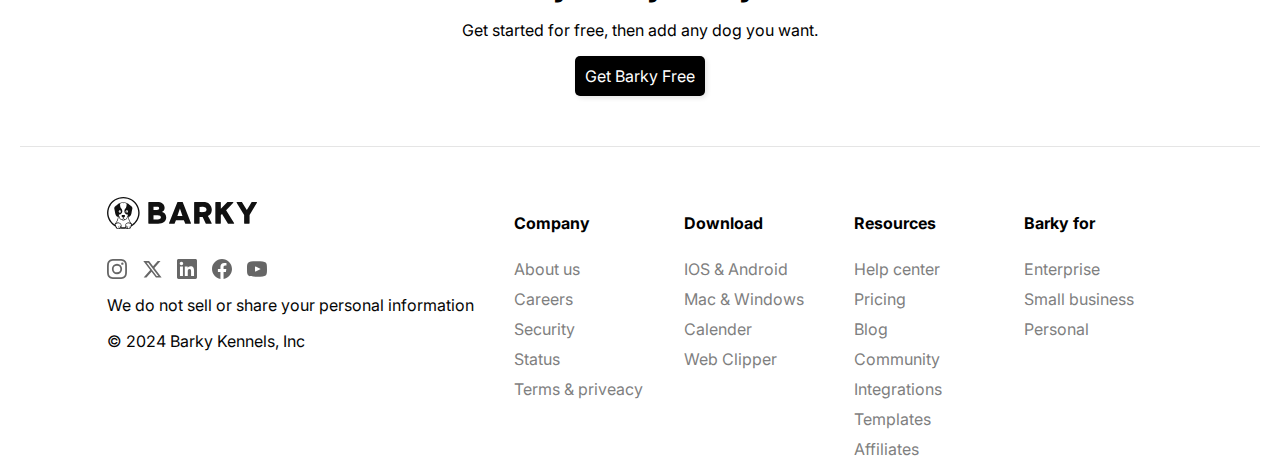
==== commit 4b7e8a1b: "Tog bort onödiga css och slog ihop dem för sektion-3,4,5 & 6" ====
--- a/material/index.html
+++ b/material/index.html
@@ -94,7 +94,7 @@
             <div class="border-logo"></div>
         </div>
 
-        <div class="sektion-3" >
+        <div class="sektion-3 sektion" >
             <div class="sektion-3-snabb-resultat">  
                 <h1>Fetch results quicker</h1>
                 <p> Keep all your furry friends in line from sniffing out the plan to fetching the final stick. Manage big doggy dreams and daily bone-burying task with custom Bark and Wag charts.</p>
@@ -117,7 +117,7 @@
 
         <!--DUBBLICERING AV SAMMA KOD-->
 
-        <div class="sektion-4" >
+        <div class="sektion-4 sektion">
             <div class="sektion-4-snabb-resultat">  
                 <h1>Your online kennel</h1>
                 <p> Say goodbye to scattered chew toys and different versions of the same bone. Keep everything in one
@@ -142,7 +142,7 @@
 
         <!--DUBBLICERING AV SAMMA KOD-->
 
-        <div class="sektion-5" >
+        <div class="sektion-5 .sektion " >
             <div class="sektion-5-snabb-resultat">  
                 <h1>Docs that keep pups in a row</h1>
                 <p>Meeting barks, treat planning, sniffing docs — log all crucial decisions and let the pack know who’s
@@ -165,14 +165,14 @@
             <div class="border-sektion-5" > </div>
         </div> 
 
-            <div class="sektion-6">
+            <div class="sektion-6 sektion">
                 <div class="sektion-info" >
                     <h1>Start with the Free Plan</h1>
                     <p> Round up your pack and start sniffing out some organization. No need to worry about time limits or pawing over credit cards-just wag your tail and give it a try before you commit</p>
                     <a  class="black-button" href="#">Get Barky Free</a>
                 </div>
             </div>
-            <div id="check-lista">
+            <div id="check-lista" class="sektion">
                 <div class="check-lista-sektion-6" >
                     <p>Features</p>
                     <P class="svart" >Barky for teams</P>
--- a/material/index.css
+++ b/material/index.css
@@ -400,9 +400,9 @@
     
 }
 
-/*FÖRSTA BILDEN OM EKORRAR*/
-
-.sektion-3{
+/* KOMBINDERADE ATTRIBUT SEKTION-3-4-5*/
+
+.sektion-3, .sektion-4, .sektion-5 {
     display: flex;
     flex-direction: column;
     flex-wrap: wrap;
@@ -410,12 +410,7 @@
     margin: auto;
 }
 
-.sektion-3-snabb-resultat{
-    max-width: 499px;
-    text-align: left;
-}
-
-.main-sektion-3 h1{
+.main-sektion-3 h1, .main-sektion-4 h1, .main-sektion-5 h1 {
     margin-bottom: 0;
     display: flex;
     flex-direction: row;
@@ -423,8 +418,52 @@
     align-items: center;
     text-align: center;
     color: rgb(188, 184, 184);
-    
-}
+}
+
+.liten-loggo-sektion-3, .liten-loggo-sektion-4, .liten-loggo-sektion-5 {
+    display: flex;
+    align-items: center;
+    justify-content: center;
+    gap: 15px;
+}
+
+.liten-loggo-sektion-3 img, .liten-loggo-sektion-4 img, .liten-loggo-sektion-5 img {
+    width: 40px;
+    height: 100%;
+}
+
+.sektion-3-bild, .sektion-4-bild, .sektion-5-bild {
+    width: 100%;
+    border-radius: 5px;
+}
+
+.sektion-3-bild {
+    box-shadow: var(--sektion-3-bild-box-shadow);
+}
+
+.sektion-4-bild, .sektion-5-bild {
+    box-shadow: 0px 0px 30px rgba(0, 0, 0, 0.15);
+}
+
+.sektion {
+    display: flex;
+    flex-direction: column;
+    margin: auto;
+    max-width: 1000px; /* Du kan justera maxbredden */
+    gap: 40px;
+}
+
+/*FÖRSTA BILDEN OM EKORRAR*/
+
+
+.sektion-3-snabb-resultat{
+    max-width: 499px;
+    text-align: left;
+}
+
+
+
+
 
 .sektion-3-bild{
  
@@ -434,16 +473,6 @@
     box-shadow: var(--sektion-3-bild-box-shadow)
 }
 
-.liten-loggo-sektion-3{
-    display: flex;
-    align-items: center;
-    justify-content: center;
-    gap: 15px;
-}
-
-.sektion-3-4-5-info{
-    display: block;
-}
 
 .bold{
     font-weight: bold;
@@ -455,37 +484,17 @@
     margin-top: 0;
 }
 
-.liten-loggo-sektion-3 img{
-    width: 40px;
-    height: 100%;
-}
+
 
 /*SEKTION-4*/
 
 
-.sektion-4{
-    display: flex;
-    flex-direction: column;
-    flex-wrap: wrap;
-    gap: 40px;
-    margin: auto;
-}
 
 .sektion-4-snabb-resultat{
     max-width: 499px;
     text-align: left;
 }
 
-.main-sektion-4 h1{
-    margin-bottom: 0;
-    display: flex;
-    flex-direction: row;
-    justify-content: space-between;
-    align-items: center;
-    text-align: center;
-    color: rgb(188, 184, 184);
-    
-}
 
 .sektion-4-bild{
  
@@ -494,45 +503,19 @@
     box-shadow: 0px 0px 30px rgba(0, 0, 0, 0.15);
 }
 
-.liten-loggo-sektion-4{
-    display: flex;
-    align-items: center;
-    justify-content: center;
-    gap: 15px;
-    
-}
+
 
 /* TEXTEN FÖR ANSIKTET ÄR INTE RÄTT*/
-.liten-loggo-sektion-4 img{
-    width: 40px;
-    height: 100%;
-}
+
 
 /* SEKTION-5*/
 
-.sektion-5{
-    display: flex;
-    flex-direction: column;
-    flex-wrap: wrap;
-    gap: 40px;
-    margin: auto;
-}
 
 .sektion-5-snabb-resultat{
     max-width: 499px;
     text-align: left;
 }
 
-.main-sektion-5 h1{
-    margin-bottom: 0;
-    display: flex;
-    flex-direction: row;
-    justify-content: space-between;
-    align-items: center;
-    text-align: center;
-    color: rgb(188, 184, 184);
-    
-}
 
 .sektion-5-bild{
     width: 100%;
@@ -540,19 +523,10 @@
     box-shadow: 0px 0px 30px rgba(0, 0, 0, 0.15);
 }
 
-.liten-loggo-sektion-5{
-    display: flex;
-    align-items: center;
-    justify-content: center;
-    gap: 15px;
-    
-}
+
 
 /* TEXTEN FÖR ANSIKTET ÄR INTE RÄTT*/
-.liten-loggo-sektion-5 img{
-    width: 40px;
-    height: 100%;
-}
+
 
 .border-sektion-5{
     border-bottom: 1px solid #e5e5e5;
@@ -571,14 +545,14 @@
     text-align: center;
 }
 
-.sketion-info{
+.sektion-info{
     display: flex;
     justify-content: center;
     align-items: center;
     flex-wrap: wrap;
     text-align: center;
     flex-direction: column;
-    padding: 0 40px;
+    padding: 0 40px; 
 }
 
 .sektion-info{
